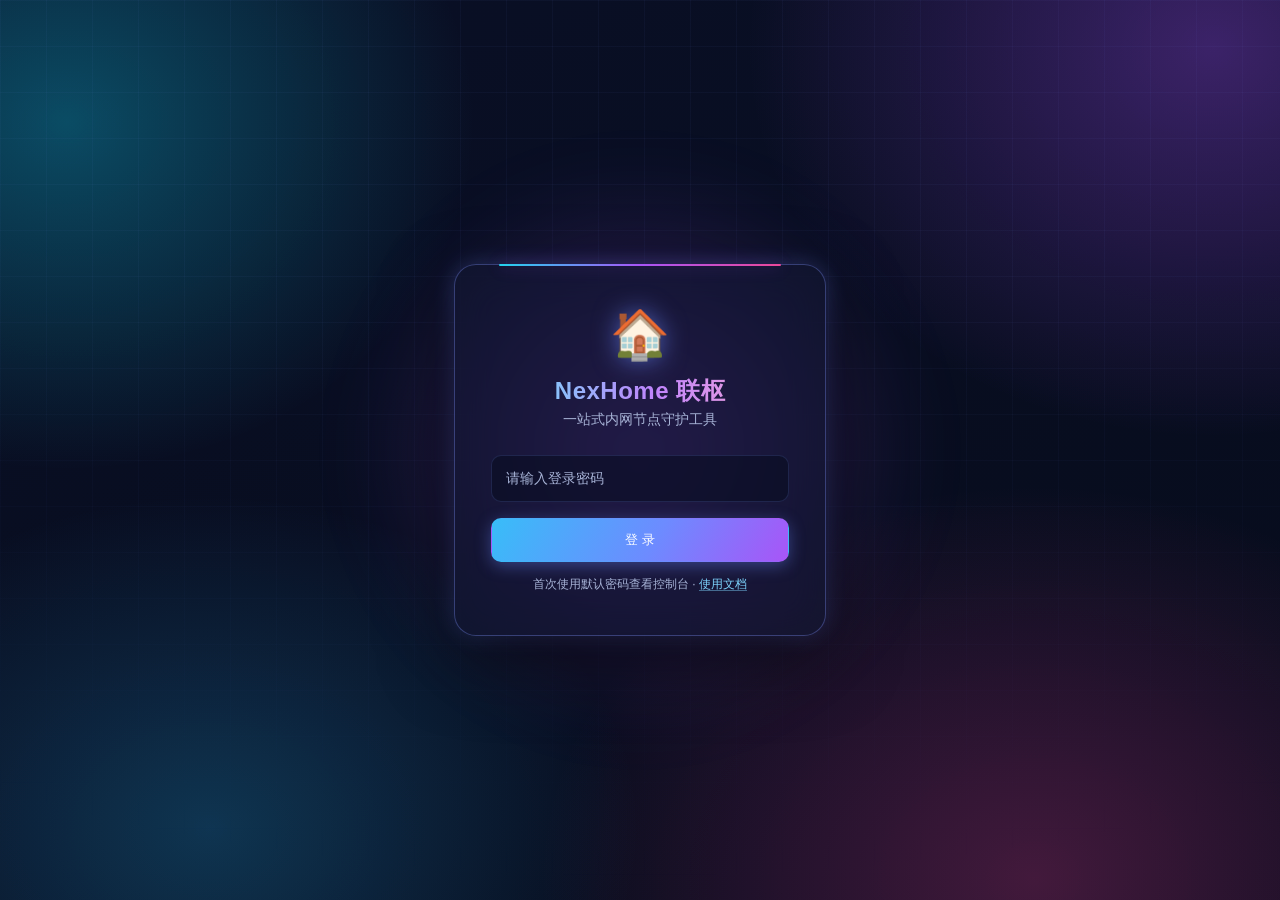
==== internal/web/web/index.html @ d7efd626 "feat(stun): 完成 STUN 穿透模块，NexHome(Java) → NexHomeGo 全量迁移收官 将 Java NexHome 的 STUN 模块（穿透 + UPnP + 阿里云 E" ====
<!DOCTYPE html>
<html lang="zh-CN">
<head>
    <meta charset="UTF-8">
    <meta name="viewport" content="width=device-width, initial-scale=1.0">
    <title>NexHome 联枢 · 内网节点守护工具</title>
    <link rel="stylesheet" href="style.css">
    <link rel="icon" href="data:image/svg+xml,<svg xmlns='http://www.w3.org/2000/svg' viewBox='0 0 100 100'><text y='.9em' font-size='90'>🏠</text></svg>">
</head>
<body>
<!-- 登录页 -->
<div id="loginView" class="login-wrap hidden">
    <div class="login-card">
        <div class="login-logo">🏠</div>
        <h1>NexHome 联枢</h1>
        <p class="muted">一站式内网节点守护工具</p>
        <form id="loginForm">
            <input type="password" id="loginPwd" placeholder="请输入登录密码" autocomplete="current-password" required>
            <button type="submit" class="btn primary block">登 录</button>
        </form>
        <p class="muted small">首次使用默认密码查看控制台 · <a href="docs.html" target="_blank" rel="noopener">使用文档</a></p>
    </div>
</div>

<!-- 主界面 -->
<div id="mainView" class="layout hidden">
    <aside class="sidebar">
        <div class="brand"><span class="brand-logo">🏠</span> NexHome 联枢</div>
        <nav>
            <a class="nav-item active" data-page="dashboard">📊 总览</a>
            <a class="nav-item" data-page="home">🧭 网站导航</a>
            <a class="nav-item" data-page="ddns">🌐 DDNS 同步</a>
            <a class="nav-item" data-page="stun">🔓 STUN 穿透</a>
            <a class="nav-item" data-page="monitor">📡 可用性监控</a>
            <a class="nav-item" data-page="notify">🔔 通知中心</a>
            <a class="nav-item" data-page="wol">⚡ WOL 唤醒</a>
            <a class="nav-item" data-page="cert">🔐 SSL 证书</a>
            <a class="nav-item" data-page="proxy">🔀 代理中心</a>
            <a class="nav-item" data-page="docker">🐳 Docker 容器</a>
            <a class="nav-item" data-page="logs">📋 操作日志</a>
            <a class="nav-item" data-page="diag">🩺 内存诊断</a>
            <a class="nav-item" data-page="settings">⚙️ 系统设置</a>
        </nav>
        <div class="sidebar-foot">
            <span id="sysInfo" class="muted small"></span>
        </div>
    </aside>
    <main class="content">
        <header class="topbar">
            <h2 id="pageTitle">总览</h2>
            <!-- 顶栏系统资源监控（CPU / 内存 / 虚拟内存），由 app.js 每 5 秒刷新 -->
            <div id="sysMetrics" class="sys-metrics"></div>
            <div class="topbar-actions">
                <!-- 使用文档随系统打包部署（web/docs.html），相对路径以兼容安全入口前缀模式 -->
                <a class="btn small" id="btnDocs" href="docs.html" target="_blank" rel="noopener">📖 使用文档</a>
                <button class="btn ghost small" id="btnLogout">退出登录</button>
            </div>
        </header>
        <section id="pageBody" class="page-body"></section>
    </main>
</div>

<!-- 通用模态框 -->
<div id="modalMask" class="modal-mask hidden">
    <div class="modal" id="modalBox">
        <div class="modal-head"><span id="modalTitle"></span><span class="modal-close" id="modalClose">✕</span></div>
        <div id="modalBody" class="modal-body"></div>
    </div>
</div>

<!-- 全局确认弹窗（替代原生 confirm，由 app.js 的 confirmBox() 驱动） -->
<div id="confirmMask" class="confirm-mask hidden">
    <div class="confirm-box" role="dialog" aria-modal="true">
        <div class="confirm-icon" id="confirmIcon">❔</div>
        <div class="confirm-title" id="confirmTitle">操作确认</div>
        <div class="confirm-msg" id="confirmMsg"></div>
        <div class="confirm-actions">
            <button type="button" class="btn" id="confirmCancel">取消</button>
            <button type="button" class="btn primary" id="confirmOk">确定</button>
        </div>
    </div>
</div>

<!-- 轻提示 -->
<div id="toast" class="toast hidden"></div>

<!-- 各菜单模块脚本，须先于 app.js 加载 -->
<script src="js/dashboard.js"></script>
<script src="js/home.js"></script>
<script src="js/ddns.js"></script>
<script src="js/stun.js"></script>
<script src="js/monitor.js"></script>
<script src="js/notify.js"></script>
<script src="js/wol.js"></script>
<script src="js/cert.js"></script>
<script src="js/proxy.js"></script>
<script src="js/docker.js"></script>
<script src="js/logs.js"></script>
<script src="js/diag.js"></script>
<script src="js/settings.js"></script>
<script src="app.js"></script>
</body>
</html>
---- internal/web/web/style.css ----
/* ============ NexHome 全局样式：暗夜霓虹 · 玻璃拟态 + 动态极光 ============
   主题总开关集中在 :root，改一处即可全站换肤。
   设计语言：深空底色 + 流动极光背景 + 磨砂玻璃面板 + 霓虹渐变高光 + 丰富微动效。
   动画优先使用 transform/opacity/filter（GPU 友好），并在 reduced-motion 下降级。 */
:root {
    /* 深色渲染原生控件（下拉箭头、数字步进器、复选框等），与主题底色一致 */
    color-scheme: dark;

    /* 底色与层次 */
    --bg: #070b18;
    --bg-2: #0b1024;
    --panel: rgba(20, 27, 51, .62);
    --panel-solid: #131a33;
    --panel-glass: rgba(255, 255, 255, .045);
    --border: rgba(126, 148, 255, .16);
    --border-strong: rgba(126, 148, 255, .34);
    --text: #e7ecff;
    /* 次要文字：深色玻璃面板 + 流动极光背景下需保证小字可读，
       过暗的灰蓝(#93a0c9)在表单标签/表格副信息/弹窗正文里临界看不清，提亮以稳过 WCAG AA */
    --muted: #a7b3d6;

    /* 霓虹色板 */
    --cyan: #22d3ee;
    --purple: #a855f7;
    --pink: #ec4899;
    --primary: #6d8bff;
    --primary-dark: #4c6bff;
    --green: #34d399;
    --red: #fb7185;
    --orange: #fbbf24;

    /* 渐变 */
    --grad-neon: linear-gradient(120deg, #22d3ee 0%, #a855f7 50%, #ec4899 100%);
    --grad-primary: linear-gradient(120deg, #38bdf8 0%, #6d8bff 55%, #a855f7 100%);
    --grad-text: linear-gradient(90deg, #67e8f9, #c084fc 55%, #f9a8d4);

    /* 圆角 / 阴影 / 发光 */
    --radius: 14px;
    --shadow: 0 8px 30px rgba(0, 0, 0, .38);
    --glow-cyan: 0 0 12px rgba(34, 211, 238, .45);
    --glow-purple: 0 0 16px rgba(168, 85, 247, .45);
    --glow-soft: 0 0 22px rgba(109, 139, 255, .28);

    /* 代码块 / 柔和错误提示底色（供各模块内联样式引用） */
    --code-bg: rgba(9, 14, 32, .72);
    --err-soft-bg: rgba(251, 113, 133, .12);
    --err-soft-border: rgba(251, 113, 133, .38);

    /* 导航首页背景图：由首页内联样式按配置覆盖（url('...')），默认无背景 */
    --nav-bg: none;

    /* 导航磁贴每卡主色（r,g,b）与入场序号：由 home.js 按图标形状/主色分析结果内联覆盖，
       此处声明兜底默认值（未分析成功的磁贴也用它），同时供 IDE 解析自定义属性 */
    --tile-accent: 109, 139, 255;
    --i: 0;
}

* { margin: 0; padding: 0; box-sizing: border-box; }

html, body { height: 100%; }

body {
    font-family: "Segoe UI", "PingFang SC", "Microsoft YaHei", sans-serif;
    background: var(--bg);
    color: var(--text);
    font-size: 14px;
    position: relative;
    overflow: hidden;
}

/* ---------- 动态极光背景层（固定铺满视口，作为全站底图） ---------- */
body::before {
    content: "";
    position: fixed;
    inset: -20%;
    z-index: -2;
    background:
        radial-gradient(38% 46% at 18% 24%, rgba(34, 211, 238, .30), transparent 60%),
        radial-gradient(42% 50% at 82% 18%, rgba(168, 85, 247, .30), transparent 62%),
        radial-gradient(46% 52% at 72% 84%, rgba(236, 72, 153, .24), transparent 60%),
        radial-gradient(40% 44% at 26% 80%, rgba(56, 189, 248, .22), transparent 60%),
        linear-gradient(160deg, var(--bg-2), var(--bg));
    filter: saturate(1.15);
    animation: aurora-drift 24s ease-in-out infinite alternate;
}

/* 细网格光栅层：科技感纹理，低透明度不干扰阅读 */
body::after {
    content: "";
    position: fixed;
    inset: 0;
    z-index: -1;
    pointer-events: none;
    background-image:
        linear-gradient(rgba(126, 148, 255, .045) 1px, transparent 1px),
        linear-gradient(90deg, rgba(126, 148, 255, .045) 1px, transparent 1px);
    background-size: 46px 46px;
    mask-image: radial-gradient(120% 100% at 50% 0%, #000 40%, transparent 100%);
    -webkit-mask-image: radial-gradient(120% 100% at 50% 0%, #000 40%, transparent 100%);
}

@keyframes aurora-drift {
    0%   { transform: translate3d(0, 0, 0) scale(1); }
    50%  { transform: translate3d(2%, -2%, 0) scale(1.08); }
    100% { transform: translate3d(-2%, 2%, 0) scale(1.04); }
}

.hidden { display: none !important; }
.muted { color: var(--muted); }
.small { font-size: 12px; }

/* ---------- 自定义滚动条 ---------- */
* { scrollbar-width: thin; scrollbar-color: rgba(126, 148, 255, .4) transparent; }
::-webkit-scrollbar { width: 9px; height: 9px; }
::-webkit-scrollbar-track { background: transparent; }
::-webkit-scrollbar-thumb {
    background: linear-gradient(180deg, var(--cyan), var(--purple));
    border-radius: 8px;
    border: 2px solid transparent;
    background-clip: padding-box;
}
::-webkit-scrollbar-thumb:hover { background: linear-gradient(180deg, #67e8f9, #c084fc); background-clip: padding-box; }

/* ---------- 登录页 ---------- */
.login-wrap {
    min-height: 100vh;
    display: flex;
    align-items: center;
    justify-content: center;
    position: relative;
    overflow: hidden;
}

/* 登录页额外光晕，强化氛围（叠在全站极光之上） */
.login-wrap::before {
    content: "";
    position: absolute;
    width: 620px; height: 620px;
    border-radius: 50%;
    background: radial-gradient(circle, rgba(168, 85, 247, .32), transparent 66%);
    filter: blur(30px);
    animation: float-glow 9s ease-in-out infinite alternate;
}

.login-card {
    position: relative;
    background: rgba(18, 24, 48, .58);
    backdrop-filter: blur(20px) saturate(1.2);
    -webkit-backdrop-filter: blur(20px) saturate(1.2);
    border: 1px solid var(--border-strong);
    border-radius: 22px;
    padding: 42px 36px;
    width: 372px;
    text-align: center;
    box-shadow: 0 24px 70px rgba(0, 0, 0, .55), var(--glow-soft);
    animation: card-in .5s cubic-bezier(.34, 1.4, .64, 1);
}

/* 卡片顶部霓虹高光条 */
.login-card::before {
    content: "";
    position: absolute;
    left: 12%; right: 12%; top: -1px;
    height: 2px;
    background: var(--grad-neon);
    border-radius: 2px;
    filter: blur(.4px);
    box-shadow: var(--glow-purple);
}

.login-logo { font-size: 48px; animation: breathe 3.2s ease-in-out infinite; filter: drop-shadow(0 0 12px rgba(109, 139, 255, .6)); }
.login-card h1 {
    font-size: 24px; margin: 12px 0 4px;
    background: var(--grad-text);
    -webkit-background-clip: text; background-clip: text;
    -webkit-text-fill-color: transparent; color: transparent;
    font-weight: 700; letter-spacing: .5px;
}
.login-card form { margin-top: 26px; }
.login-card input {
    width: 100%;
    padding: 12px 14px;
    border: 1px solid var(--border);
    border-radius: 10px;
    font-size: 14px;
    margin-bottom: 16px;
    background: rgba(9, 14, 32, .55);
    color: var(--text);
    transition: all .2s;
}
.login-card input::placeholder { color: var(--muted); }
.login-card input:focus {
    outline: none;
    border-color: var(--cyan);
    box-shadow: 0 0 0 3px rgba(34, 211, 238, .18), var(--glow-cyan);
}
.login-card .small { margin-top: 14px; display: block; }

@keyframes card-in { from { opacity: 0; transform: translateY(18px) scale(.96); } to { opacity: 1; transform: none; } }
@keyframes float-glow { from { transform: translate(-14%, -6%) scale(1); } to { transform: translate(14%, 8%) scale(1.15); } }
@keyframes breathe { 0%, 100% { transform: scale(1); opacity: .92; } 50% { transform: scale(1.09); opacity: 1; } }

/* ---------- 布局 ---------- */
/* 锁定视口高度：整页不滚动，滚动只发生在右侧 .page-body 内，左侧菜单保持固定 */
.layout { display: flex; height: 100vh; overflow: hidden; position: relative; }

.sidebar {
    width: 214px;
    background: rgba(10, 14, 32, .62);
    backdrop-filter: blur(18px) saturate(1.2);
    -webkit-backdrop-filter: blur(18px) saturate(1.2);
    color: #b9c4e8;
    display: flex;
    flex-direction: column;
    flex-shrink: 0;
    border-right: 1px solid var(--border);
    box-shadow: 4px 0 30px rgba(0, 0, 0, .3);
    overflow-y: auto;
}

.brand {
    padding: 20px 16px;
    font-size: 16px;
    font-weight: 700;
    border-bottom: 1px solid var(--border);
    background: var(--grad-text);
    -webkit-background-clip: text; background-clip: text;
    -webkit-text-fill-color: transparent; color: transparent;
    letter-spacing: .5px;
}

.brand-logo { margin-right: 6px; -webkit-text-fill-color: initial; filter: drop-shadow(0 0 8px rgba(109, 139, 255, .7)); }

.sidebar nav { flex: 1; padding: 12px 10px; }

.nav-item {
    position: relative;
    display: block;
    padding: 11px 14px;
    border-radius: 10px;
    cursor: pointer;
    color: #b9c4e8;
    text-decoration: none;
    margin-bottom: 4px;
    user-select: none;
    transition: all .2s ease;
    border: 1px solid transparent;
}

.nav-item:hover {
    background: rgba(109, 139, 255, .12);
    color: #fff;
    border-color: var(--border);
    transform: translateX(3px);
}

/* 选中态：霓虹渐变 + 左侧发光指示条 */
.nav-item.active {
    background: var(--grad-primary);
    color: #fff;
    box-shadow: 0 6px 20px rgba(109, 139, 255, .4), var(--glow-soft);
    font-weight: 600;
}
.nav-item.active::before {
    content: "";
    position: absolute;
    left: -10px; top: 50%;
    transform: translateY(-50%);
    width: 4px; height: 60%;
    border-radius: 0 4px 4px 0;
    background: var(--cyan);
    box-shadow: var(--glow-cyan);
}

.sidebar-foot { padding: 12px 16px; border-top: 1px solid var(--border); color: var(--muted); }

.content { flex: 1; display: flex; flex-direction: column; min-width: 0; min-height: 0; }

.topbar {
    background: rgba(15, 20, 42, .5);
    backdrop-filter: blur(16px) saturate(1.2);
    -webkit-backdrop-filter: blur(16px) saturate(1.2);
    padding: 14px 24px;
    border-bottom: 1px solid var(--border);
    display: flex;
    align-items: center;
    justify-content: space-between;
    box-shadow: 0 4px 24px rgba(0, 0, 0, .22);
}

.topbar h2 {
    font-size: 18px;
    font-weight: 700;
    background: var(--grad-text);
    -webkit-background-clip: text; background-clip: text;
    -webkit-text-fill-color: transparent; color: transparent;
}

/* ---------- 顶栏系统监控（CPU / 内存 / 虚拟内存） ---------- */
.sys-metrics {
    flex: 1;
    display: flex;
    align-items: center;
    justify-content: center;
    flex-wrap: wrap;
    gap: 8px 26px;
    margin: 0 20px;
}

.metric {
    display: flex;
    align-items: center;
    gap: 7px;
    font-size: 12px;
    white-space: nowrap;
    cursor: default;
}

.metric-icon { font-size: 15px; line-height: 1; filter: drop-shadow(0 0 6px rgba(109, 139, 255, .5)); }
.metric-name { color: var(--muted); }
.metric-value { font-weight: 700; font-variant-numeric: tabular-nums; color: #dce4ff; }
.metric-sub { color: var(--muted); }

/* 迷你进度条：霓虹渐变填充 + 发光，宽度随刷新平滑过渡 */
.metric-bar {
    width: 56px;
    height: 6px;
    background: rgba(255, 255, 255, .08);
    border-radius: 4px;
    overflow: hidden;
    box-shadow: inset 0 0 4px rgba(0, 0, 0, .4);
}

.metric-bar i {
    display: block;
    height: 100%;
    width: 0;
    border-radius: 4px;
    background: var(--grad-primary);
    box-shadow: 0 0 8px rgba(56, 189, 248, .7);
    transition: width .6s ease;
}

.metric-bar.warn i { background: linear-gradient(90deg, #fbbf24, #f97316); box-shadow: 0 0 8px rgba(251, 191, 36, .7); }
.metric-bar.err i { background: linear-gradient(90deg, #fb7185, #ef4444); box-shadow: 0 0 8px rgba(251, 113, 133, .7); }

.page-body { padding: 20px 24px; flex: 1; overflow-y: auto; }

/* ---------- 通用组件：按钮 ---------- */
.btn {
    position: relative;
    display: inline-flex;
    align-items: center;
    gap: 4px;
    padding: 7px 15px;
    border: 1px solid var(--border-strong);
    background: var(--panel-glass);
    color: var(--text);
    border-radius: 10px;
    cursor: pointer;
    font-size: 13px;
    overflow: hidden;
    transition: all .2s ease;
}

/* 悬停扫光 */
.btn::after {
    content: "";
    position: absolute;
    top: 0; left: -120%;
    width: 60%; height: 100%;
    background: linear-gradient(100deg, transparent, rgba(255, 255, 255, .28), transparent);
    transform: skewX(-20deg);
    transition: left .5s ease;
}
.btn:hover::after { left: 140%; }

.btn:hover {
    border-color: var(--cyan);
    color: #fff;
    box-shadow: 0 0 14px rgba(34, 211, 238, .3);
    transform: translateY(-1px);
}
.btn:active { transform: translateY(0) scale(.98); }

.btn.primary {
    background: var(--grad-primary);
    border-color: transparent;
    color: #fff;
    box-shadow: 0 4px 16px rgba(109, 139, 255, .38);
}
.btn.primary:hover { box-shadow: 0 6px 22px rgba(109, 139, 255, .55), var(--glow-soft); color: #fff; filter: brightness(1.08); }

.btn.danger { color: var(--red); border-color: rgba(251, 113, 133, .3); }
.btn.danger:hover { border-color: var(--red); background: rgba(251, 113, 133, .14); box-shadow: 0 0 14px rgba(251, 113, 133, .35); color: #ffd7dd; }
.btn.success { color: var(--green); border-color: rgba(52, 211, 153, .3); }
.btn.success:hover { border-color: var(--green); background: rgba(52, 211, 153, .14); box-shadow: 0 0 14px rgba(52, 211, 153, .35); color: #c7ffe9; }
.btn.ghost { background: transparent; border-color: transparent; color: var(--muted); }
.btn.ghost:hover { color: var(--red); box-shadow: none; }
.btn.small { padding: 4px 11px; font-size: 12px; border-radius: 8px; }
/* 链接式按钮（如顶栏「使用文档」）：抑制全局 a / a:hover 的下划线，保持与 button 按钮同形 */
a.btn, a.btn:visited { text-decoration: none; }
a.btn:hover { text-decoration: none; text-shadow: none; }
.btn.block { width: 100%; justify-content: center; padding: 12px; }
.btn:disabled { opacity: .6; cursor: not-allowed; transform: none !important; box-shadow: none !important; }

/* ---------- 分段切换控件（如首页内/外网地址模式） ---------- */
.seg {
    display: inline-flex;
    border: 1px solid var(--border-strong);
    border-radius: 10px;
    background: var(--panel-glass);
    overflow: hidden;
    backdrop-filter: blur(8px);
}

.seg-btn {
    padding: 6px 18px;
    font-size: 12px;
    border: none;
    background: transparent;
    color: var(--muted);
    cursor: pointer;
    transition: all .2s;
}

.seg-btn + .seg-btn { border-left: 1px solid var(--border); }
.seg-btn:hover { color: #fff; background: rgba(109, 139, 255, .14); }
.seg-btn.active { background: var(--grad-primary); color: #fff; box-shadow: 0 0 14px rgba(109, 139, 255, .45); }
.seg-btn.active:hover { color: #fff; filter: brightness(1.08); }

/* ---------- 面板：磨砂玻璃 + 渐变描边 + 顶部高光 ---------- */
.panel {
    position: relative;
    background: var(--panel);
    backdrop-filter: blur(16px) saturate(1.15);
    -webkit-backdrop-filter: blur(16px) saturate(1.15);
    border: 1px solid var(--border);
    border-radius: var(--radius);
    box-shadow: var(--shadow);
    padding: 18px;
    margin-bottom: 18px;
    overflow: hidden;
}
.panel::before {
    content: "";
    position: absolute;
    left: 0; right: 0; top: 0;
    height: 1px;
    background: linear-gradient(90deg, transparent, rgba(126, 148, 255, .5), transparent);
}

.toolbar {
    display: flex;
    align-items: center;
    gap: 10px;
    margin-bottom: 14px;
    flex-wrap: wrap;
}

.toolbar .spacer { flex: 1; }

.tip {
    background: rgba(56, 189, 248, .1);
    border: 1px solid rgba(56, 189, 248, .32);
    color: #bde6ff;
    border-radius: 10px;
    padding: 11px 14px;
    font-size: 13px;
    margin-bottom: 14px;
    line-height: 1.7;
    box-shadow: inset 0 0 20px rgba(56, 189, 248, .06);
}

/* 全局链接：深色主题下浏览器默认色（-webkit-link 偏暗的蓝）在提示条等浅字背景上对比度不足，
   统一为霓虹青并带 hover 发光；visited 一并覆盖，避免访问后被浏览器染成暗紫 */
a, .tip a {
    color: #7dd3fc;
    text-decoration-color: rgba(125, 211, 252, .45);
    text-underline-offset: 2px;
}
a:visited, .tip a:visited { color: #7dd3fc; }
a:hover, .tip a:hover {
    color: #67e8f9;
    text-decoration: underline;
    text-shadow: var(--glow-cyan);
}

/* ---------- 表格 ---------- */
/* 固定布局：列宽以表头声明的 width 为准，剩余空间分给未声明宽度的列 */
table { width: 100%; border-collapse: collapse; table-layout: fixed; }

/* 固定布局下列宽不随内容扩展，单元格内超长徽标（如可用性自测结果）需允许换行 */
td .badge { white-space: normal; word-break: break-all; }

/* 宽表格横向滚动：列内容总宽超过容器时不挤压列宽，改为出现横向滑动条（配合表格的 min-width） */
.table-scroll { overflow-x: auto; }
.table-scroll > table { margin-bottom: 0; }

/* 操作列：图标按钮成组，紧凑且悬停有语义提示（title） */
.ops { display: flex; gap: 6px; align-items: center; }
.btn.icon { width: 30px; height: 32px; padding: 0; align-items: center; justify-content: center; font-size: 14px; line-height: 1; }
.btn.icon.invisible { visibility: hidden; pointer-events: none; }

th, td {
    text-align: left;
    padding: 10px;
    border-bottom: 1px solid var(--border);
    vertical-align: middle;
}

th {
    color: #a9b6e0;
    font-weight: 600;
    font-size: 12px;
    white-space: nowrap;
    text-transform: none;
    letter-spacing: .3px;
    background: linear-gradient(180deg, rgba(109, 139, 255, .12), rgba(109, 139, 255, .03));
}

tr { transition: background .18s ease, box-shadow .18s ease; }
tr:hover td { background: rgba(109, 139, 255, .09); }
tbody tr:hover { box-shadow: inset 3px 0 0 var(--cyan); }

/* ---------- 状态徽标：霓虹胶囊 + 呼吸点 ---------- */
.badge {
    display: inline-flex;
    align-items: center;
    gap: 5px;
    padding: 3px 10px;
    border-radius: 20px;
    font-size: 12px;
    font-weight: 600;
    white-space: nowrap;
    border: 1px solid transparent;
}
.badge::before {
    content: "";
    width: 6px; height: 6px;
    border-radius: 50%;
    background: currentColor;
    box-shadow: 0 0 8px currentColor;
    animation: pulse-dot 2s ease-in-out infinite;
    flex-shrink: 0;
}

.badge.ok { background: rgba(52, 211, 153, .16); color: #6ee7b7; border-color: rgba(52, 211, 153, .4); box-shadow: 0 0 10px rgba(52, 211, 153, .18); }
.badge.err { background: rgba(251, 113, 133, .16); color: #fda4af; border-color: rgba(251, 113, 133, .4); box-shadow: 0 0 10px rgba(251, 113, 133, .18); }
.badge.warn { background: rgba(251, 191, 36, .16); color: #fcd34d; border-color: rgba(251, 191, 36, .4); box-shadow: 0 0 10px rgba(251, 191, 36, .18); }
.badge.info { background: rgba(56, 189, 248, .16); color: #7dd3fc; border-color: rgba(56, 189, 248, .4); box-shadow: 0 0 10px rgba(56, 189, 248, .18); }
.badge.gray { background: rgba(148, 163, 200, .14); color: var(--muted); border-color: rgba(148, 163, 200, .3); }
.badge.gray::before { animation: none; }

@keyframes pulse-dot { 0%, 100% { opacity: 1; transform: scale(1); } 50% { opacity: .45; transform: scale(.82); } }

/* ---------- 开关：渐变霓虹 ---------- */
.switch { position: relative; display: inline-block; width: 40px; height: 22px; }
.switch input { opacity: 0; width: 0; height: 0; }
.switch .slider {
    position: absolute; inset: 0;
    background: rgba(255, 255, 255, .12);
    border: 1px solid var(--border);
    border-radius: 20px;
    cursor: pointer;
    transition: .25s;
}
.switch .slider:before {
    content: "";
    position: absolute;
    width: 16px; height: 16px;
    left: 2px; top: 2px;
    background: #cbd5e1;
    border-radius: 50%;
    transition: .25s;
}
.switch input:checked + .slider { background: var(--grad-primary); border-color: transparent; box-shadow: 0 0 14px rgba(109, 139, 255, .5); }
.switch input:checked + .slider:before { transform: translateX(18px); background: #fff; box-shadow: 0 0 8px rgba(255, 255, 255, .8); }

/* ---------- 表单 ---------- */
/* 全局表单控件统一规范：所有输入框/下拉/文本域（无论是否包在 .field 内）共用同一套
   尺寸、圆角、占位符与聚焦反馈；裸输入框（代理端口、STUN Webhook 行、日志筛选等）
   不再露出浏览器默认样式。整体包在 :where() 中保持零优先级，仅作兜底默认值，
   更具体的 .field/.login-card/.form-inline 规则可自由覆盖宽度与内边距等。 */
:where(input:not([type="checkbox"]):not([type="radio"]):not([type="file"]):not([type="range"]), select, textarea) {
    padding: 8px 12px;
    border: 1px solid var(--border);
    border-radius: 10px;
    font-size: 13px;
    font-family: inherit;
    line-height: 1.45;
    background: rgba(9, 14, 32, .55);
    color: var(--text);
    transition: border-color .2s, box-shadow .2s, background .2s;
}
:where(select) { cursor: pointer; }
:where(input:not([type="checkbox"]):not([type="radio"]):not([type="file"]):not([type="range"]), select, textarea)::placeholder { color: rgba(167, 179, 214, .7); }
:where(input:not([type="checkbox"]):not([type="radio"]):not([type="file"]):not([type="range"]), select, textarea):hover { border-color: var(--border-strong); }
:where(input:not([type="checkbox"]):not([type="radio"]):not([type="file"]):not([type="range"]), select, textarea):focus {
    outline: none;
    border-color: var(--cyan);
    box-shadow: 0 0 0 3px rgba(34, 211, 238, .16), var(--glow-cyan);
    background: rgba(9, 14, 32, .72);
}
/* 只读/禁用查看态（如访问与安全设置未进入编辑时） */
:where(input:not([type="checkbox"]):not([type="radio"]):not([type="file"]):not([type="range"]), select, textarea):disabled {
    background: rgba(255, 255, 255, .04);
    color: var(--muted);
    cursor: not-allowed;
}
select option { background: var(--panel-solid); color: var(--text); }

/* 原生复选框/单选按钮：跟随主题色渲染，避免深色界面里突兀的浏览器默认蓝 */
input[type="checkbox"], input[type="radio"] { accent-color: var(--primary); cursor: pointer; }

/* 行内代码：霓虹青胶囊 */
code {
    background: rgba(34, 211, 238, .12);
    border: 1px solid rgba(34, 211, 238, .28);
    color: #7ee7f7;
    padding: 1px 6px;
    border-radius: 6px;
    font-family: Consolas, "Courier New", monospace;
    font-size: 12px;
}

.form-grid { display: grid; grid-template-columns: 1fr 1fr; gap: 14px 16px; }
.form-grid .full { grid-column: 1 / -1; }

.field label { display: block; font-size: 12px; color: var(--muted); margin-bottom: 6px; }
.field label b { color: var(--pink); }

/* .field 内控件只需覆盖布局项（宽度/内边距），外观统一由上方全局规范提供 */
.field input, .field select, .field textarea {
    width: 100%;
    padding: 8px 12px;
}

.form-foot { margin-top: 18px; text-align: right; display: flex; gap: 10px; justify-content: flex-end; }

/* STUN 穿透任务表单：集成配置分区（ESA / Webhook / 通知）卡片化，与顶部基础字段区分，长表单更易扫读 */
.field.form-section {
    border: 1px solid var(--border);
    border-radius: 12px;
    padding: 14px 16px 16px;
    background: rgba(9, 14, 32, .22);
}
.field.form-section > label {
    display: flex; align-items: center; gap: 8px;
    font-size: 13px; font-weight: 700; color: #eef2ff; margin-bottom: 0;
}
.field.form-section .sec-opt {
    font-size: 11px; font-weight: 500; color: var(--cyan);
    background: rgba(34, 211, 238, .12); border: 1px solid rgba(34, 211, 238, .28);
    padding: 1px 7px; border-radius: 999px;
}
.field.form-section .sec-desc { font-size: 12px; color: var(--muted); line-height: 1.6; margin: 6px 0 12px; }

/* Webhook 占位符参考：默认折叠，避免 17 行文档表格撑长表单 */
.ph-ref { margin-top: 10px; border: 1px solid var(--border); border-radius: 8px; background: var(--code-bg); }
.ph-ref > summary { cursor: pointer; padding: 9px 12px; font-size: 12px; color: var(--text); list-style: none; display: flex; align-items: center; gap: 7px; user-select: none; }
.ph-ref > summary::-webkit-details-marker { display: none; }
.ph-ref > summary::before { content: "▸"; color: var(--muted); font-size: 11px; }
.ph-ref[open] > summary::before { content: "▾"; }
.ph-ref > summary b { color: var(--cyan); font-weight: 600; }
.ph-ref-body { padding: 2px 12px 12px; }

/* ---------- STUN 任务表单：勾选列表（ESA 解析记录 / 回源规则 / 通知渠道共用） ----------
   原样式是 JS 里的内联字符串，既做不了悬停与选中反馈，又被上方 `.field input` 的
   width:100%/padding 命中行内复选框 —— 勾选框被拉伸撑满整行、文字挤到最右侧。
   这里收敛为类名并显式复位复选框尺寸，每行按「勾选框 + 名称与说明 + 右侧状态」三段排布。 */
.pick-head { display: flex; align-items: center; gap: 10px; flex-wrap: wrap; }
.pick-hint { font-size: 12px; color: var(--muted); }

.pick-list { display: flex; flex-direction: column; gap: 6px; margin-top: 8px; }

/* 选择器多带一层 .pick-list：抬高到 (0,2,0) 以压过 `.field label` 的 display:block/次要灰/下边距 */
.pick-list .pick-row {
    display: flex;
    align-items: center;
    gap: 10px;
    padding: 9px 12px;
    border: 1px solid var(--border);
    border-radius: 10px;
    background: var(--code-bg);
    font-size: 12.5px;
    color: var(--text);   /* 覆盖 .field label 的次要灰：勾选行的名称是正文信息，不该整行发暗 */
    margin: 0;            /* 覆盖 .field label 的下边距，行间距统一交给 .pick-list 的 gap */
    cursor: pointer;
    transition: border-color .18s, background .18s, box-shadow .18s;
}
.pick-list .pick-row:hover { border-color: var(--border-strong); background: rgba(109, 139, 255, .1); }

/* 复选框必须显式复位：否则会继承 .field input 的 width:100% 与内边距，把整行布局顶乱 */
.pick-list .pick-row > input[type="checkbox"] {
    flex: 0 0 auto;
    width: 15px;
    height: 15px;
    padding: 0;
    margin: 0;
}

/* 已勾选项：霓虹青描边 + 左侧指示条，一眼看出这条会被写入 */
.pick-list .pick-row:has(> input:checked) {
    border-color: rgba(34, 211, 238, .45);
    background: rgba(34, 211, 238, .08);
    box-shadow: inset 2px 0 0 var(--cyan);
}

.pick-main { flex: 1; min-width: 0; display: flex; align-items: baseline; gap: 8px; flex-wrap: wrap; }
.pick-name { font-weight: 600; color: #eef2ff; word-break: break-all; }
.pick-desc { font-size: 11.5px; color: var(--muted); word-break: break-all; }
.pick-side { flex: 0 0 auto; display: inline-flex; align-items: center; gap: 6px; }
/* 通知渠道行右侧的类型徽标按行高收紧 */
.pick-side .badge { font-size: 11px; padding: 2px 8px; }

/* 行尾状态标：未与线上核对（中性）/ 线上未找到、渠道已停用已删除（警示） */
.pick-tag {
    font-size: 11px;
    line-height: 1.6;
    padding: 1px 8px;
    border-radius: 999px;
    border: 1px solid var(--border);
    background: rgba(148, 163, 200, .1);
    color: var(--muted);
    white-space: nowrap;
}
.pick-tag.err {
    border-color: rgba(251, 113, 133, .4);
    background: rgba(251, 113, 133, .12);
    color: #fda4af;
}

/* 空态 / 加载态：虚线占位框，尺寸贴近勾选行，拉取前后不跳版 */
.pick-empty {
    padding: 10px 12px;
    border: 1px dashed var(--border);
    border-radius: 10px;
    background: rgba(255, 255, 255, .02);
    font-size: 12px;
    color: var(--muted);
}

/* ---------- STUN Webhook 编辑行：方法+地址一行，请求头/体/参数与调用状态纵向堆叠 ----------
   结构与尺寸统一收敛到类名，替代原先散落在 JS 里的内联样式 */
.wh-row {
    display: flex;
    gap: 8px;
    align-items: flex-start;
    flex-wrap: wrap;
    padding: 12px;
    margin-bottom: 12px;
    border: 1px solid var(--border);
    border-radius: 12px;
    background: var(--code-bg);
}
.wh-row-head { display: flex; gap: 8px; align-items: center; flex-basis: 100%; }
.wh-method { width: 92px; flex-shrink: 0; }
.wh-url { flex: 1; min-width: 220px; }
.wh-fields { flex: 1; display: flex; flex-direction: column; gap: 6px; min-width: 0; width: 100%; }
.wh-fields label { display: block; margin-bottom: 3px; }
.wh-row textarea { width: 100%; font-size: 12px; }
.wh-headers, .wh-params { min-height: 36px; }
.wh-body { min-height: 100px; font-family: Consolas, "Courier New", monospace; }
.wh-status { flex-basis: 100%; }

/* ---------- 模态框 ---------- */
.modal-mask {
    position: fixed; inset: 0;
    background: rgba(4, 7, 18, .68);
    backdrop-filter: blur(4px);
    -webkit-backdrop-filter: blur(4px);
    display: flex;
    align-items: flex-start;
    justify-content: center;
    padding: 6vh 16px;
    z-index: 100;
    overflow-y: auto;
    animation: confirm-fade .18s ease;
}

.modal {
    background: rgba(18, 24, 48, .82);
    backdrop-filter: blur(22px) saturate(1.2);
    -webkit-backdrop-filter: blur(22px) saturate(1.2);
    border: 1px solid var(--border-strong);
    border-radius: 18px;
    width: 620px;
    max-width: 100%;
    box-shadow: 0 28px 80px rgba(0, 0, 0, .6), var(--glow-soft);
    animation: modal-in .26s cubic-bezier(.34, 1.4, .64, 1);
    overflow: hidden;
}
@keyframes modal-in { from { opacity: 0; transform: translateY(-16px) scale(.97); } to { opacity: 1; transform: none; } }

.modal-head {
    padding: 15px 20px;
    border-bottom: 1px solid var(--border);
    font-weight: 700;
    font-size: 15px;
    display: flex;
    justify-content: space-between;
    align-items: center;
    background: linear-gradient(90deg, rgba(109, 139, 255, .12), transparent);
}
.modal-head > span:first-child {
    background: var(--grad-text);
    -webkit-background-clip: text; background-clip: text;
    -webkit-text-fill-color: transparent; color: transparent;
}

.modal-close { cursor: pointer; color: var(--muted); padding: 2px 8px; border-radius: 6px; transition: all .18s; }
.modal-close:hover { color: var(--red); background: rgba(251, 113, 133, .14); }
.modal-body { padding: 20px; }

/* ---------- 全局确认弹窗（替代原生 confirm） ---------- */
.confirm-mask {
    position: fixed; inset: 0;
    background: rgba(4, 7, 18, .7);
    backdrop-filter: blur(4px);
    -webkit-backdrop-filter: blur(4px);
    display: flex;
    align-items: center;
    justify-content: center;
    padding: 16px;
    z-index: 300;
    animation: confirm-fade .15s ease;
}

.confirm-box {
    background: rgba(18, 24, 48, .88);
    backdrop-filter: blur(22px) saturate(1.2);
    -webkit-backdrop-filter: blur(22px) saturate(1.2);
    border: 1px solid var(--border-strong);
    border-radius: 18px;
    width: 400px;
    max-width: 100%;
    padding: 28px 24px 22px;
    text-align: center;
    box-shadow: 0 28px 80px rgba(0, 0, 0, .6), var(--glow-soft);
    animation: confirm-pop .22s cubic-bezier(.34, 1.56, .64, 1);
}

.confirm-icon {
    width: 56px; height: 56px;
    margin: 0 auto 16px;
    border-radius: 50%;
    display: flex;
    align-items: center;
    justify-content: center;
    font-size: 27px;
    background: rgba(109, 139, 255, .16);
    border: 1px solid var(--border-strong);
    box-shadow: var(--glow-soft);
}
.confirm-box.danger .confirm-icon { background: rgba(251, 113, 133, .16); box-shadow: 0 0 20px rgba(251, 113, 133, .35); }

.confirm-title { font-size: 17px; font-weight: 700; margin-bottom: 8px; color: #eef2ff; }

.confirm-msg {
    color: var(--muted);
    font-size: 13px;
    line-height: 1.7;
    white-space: pre-line;      /* 保留调用方传入的 \n 换行 */
    margin-bottom: 22px;
    word-break: break-word;
}

.confirm-actions { display: flex; gap: 10px; justify-content: center; }
.confirm-actions .btn { min-width: 96px; justify-content: center; padding: 10px 14px; }
.confirm-box.danger #confirmOk { background: linear-gradient(120deg, #fb7185, #ef4444); border-color: transparent; box-shadow: 0 4px 16px rgba(251, 113, 133, .4); }
.confirm-box.danger #confirmOk:hover { filter: brightness(1.1); color: #fff; }

@keyframes confirm-fade { from { opacity: 0; } to { opacity: 1; } }
@keyframes confirm-pop {
    from { opacity: 0; transform: scale(.9) translateY(-8px); }
    to { opacity: 1; transform: scale(1) translateY(0); }
}

/* ---------- Toast ---------- */
.toast {
    position: fixed;
    top: 22px;
    left: 50%;
    transform: translateX(-50%);
    background: rgba(18, 24, 48, .9);
    backdrop-filter: blur(14px);
    -webkit-backdrop-filter: blur(14px);
    color: #eef2ff;
    padding: 11px 22px;
    border: 1px solid var(--border-strong);
    border-radius: 12px;
    font-size: 13px;
    font-weight: 500;
    z-index: 200;
    box-shadow: 0 8px 30px rgba(0, 0, 0, .5), var(--glow-soft);
    animation: toast-in .3s cubic-bezier(.34, 1.4, .64, 1);
}
@keyframes toast-in { from { opacity: 0; transform: translate(-50%, -16px); } to { opacity: 1; transform: translate(-50%, 0); } }

.toast.err { border-color: rgba(251, 113, 133, .5); box-shadow: 0 8px 30px rgba(0, 0, 0, .5), 0 0 20px rgba(251, 113, 133, .35); color: #ffd7dd; }
.toast.ok { border-color: rgba(52, 211, 153, .5); box-shadow: 0 8px 30px rgba(0, 0, 0, .5), 0 0 20px rgba(52, 211, 153, .35); color: #c7ffe9; }

/* ---------- 导航首页：背景图 + 图标墙 ---------- */
/* 负外边距让背景铺满整个内容区；::before 承载背景图并模糊，不影响前景文字可读性 */
.nav-page {
    position: relative;
    isolation: isolate;
    margin: -20px -24px;
    padding: 20px 24px;
    min-height: calc(100% + 40px);
    overflow: hidden;   /* 裁掉 ::before 模糊层外延，避免滚动容器出现横向滚动条 */
}

.nav-page::before {
    content: "";
    position: absolute;
    inset: -28px;   /* 向外延伸遮住模糊边缘羽化 */
    z-index: -1;
    background-image: var(--nav-bg, none);
    background-size: cover;
    background-position: center;
    filter: blur(14px) saturate(1.2) brightness(.72);
}

/* 有背景时磁贴名称改白字+阴影，保证在图片上可读 */
.nav-page.has-bg .tile-name { color: #fff; text-shadow: 0 1px 6px rgba(0, 0, 0, .7); }

.nav-grid {
    display: grid;
    /* 卡片加宽，保证悬停时「编辑/删除」按钮完整落在卡片范围内 */
    grid-template-columns: repeat(auto-fill, minmax(150px, 1fr));
    gap: 20px 14px;
    padding: 6px 2px;
}

.nav-tile {
    position: relative;
    display: flex;
    flex-direction: column;
    align-items: center;
    gap: 10px;
    padding: 18px 10px 14px;
    border-radius: 18px;
    cursor: pointer;
    overflow: hidden;
    /* 深空磨砂玻璃卡片 + 霓虹渐变描边 */
    background: rgba(20, 27, 51, .42);
    border: 1px solid var(--border-strong);
    backdrop-filter: blur(12px) saturate(1.2);
    -webkit-backdrop-filter: blur(12px) saturate(1.2);
    box-shadow: 0 4px 18px rgba(0, 0, 0, .32);
    transition: transform .22s ease, box-shadow .22s ease, background .22s ease, border-color .22s ease;
    /* 入场逐个浮现；--i 为磁贴序号。fill 用 backwards，避免结束后锁死 transform 影响悬停 */
    animation: tile-in .45s cubic-bezier(.34, 1.4, .64, 1) backwards;
    animation-delay: calc(var(--i, 0) * 45ms);
}

@keyframes tile-in {
    from { opacity: 0; transform: translateY(16px) scale(.94); }
    to { opacity: 1; transform: none; }
}

/* 悬停流光扫过 */
.nav-tile::after {
    content: "";
    position: absolute;
    top: 0; left: -130%;
    width: 60%; height: 100%;
    background: linear-gradient(100deg, transparent, rgba(255, 255, 255, .18), transparent);
    transform: skewX(-20deg);
    transition: left .6s ease;
    pointer-events: none;
}
.nav-tile:hover::after { left: 140%; }

.nav-tile:hover {
    transform: translateY(-6px);
    background: rgba(28, 37, 68, .58);
    border-color: rgba(var(--tile-accent), .7);
    box-shadow: 0 16px 40px rgba(0, 0, 0, .45), 0 0 26px rgba(var(--tile-accent), .38);
}
.nav-tile:hover .tile-name { color: #fff; text-shadow: 0 0 12px rgba(var(--tile-accent), .6); }

/* 图标展示框：基础容器，具体展示方式由 analyzeIcon 判定的形状类切换，
   适配圆角 / 方角 / 圆形 / 不规则等各种图标，--tile-accent 为图标主色 */
.tile-icon {
    width: 80px; height: 80px;
    display: flex;
    align-items: center;
    justify-content: center;
    font-size: 40px;
    flex-shrink: 0;
    position: relative;
    transition: transform .22s ease, box-shadow .22s ease, filter .22s ease;
}

.tile-icon img { width: 100%; height: 100%; display: block; }

/* 方角/实心不透明图标：裁成现代圆角方块；用 contain 不裁切内容，兼容超宽/超高比例 */
.tile-icon.is-square img {
    object-fit: contain;
    border-radius: 26%;
    box-shadow: 0 6px 18px rgba(0, 0, 0, .38), 0 0 0 1px rgba(255, 255, 255, .14);
}

/* 圆角图标（自带透明圆角）：原形展示 + 主色投影 */
.tile-icon.is-rounded img {
    object-fit: contain;
    filter: drop-shadow(0 6px 14px rgba(0, 0, 0, .42)) drop-shadow(0 0 10px rgba(var(--tile-accent), .35));
}

/* 圆形图标：原形 + 主色霓虹光环 */
.tile-icon.is-circle img {
    object-fit: contain;
    border-radius: 50%;
    filter: drop-shadow(0 6px 14px rgba(0, 0, 0, .42)) drop-shadow(0 0 12px rgba(var(--tile-accent), .45));
}
.tile-icon.is-circle::after {
    content: "";
    position: absolute;
    inset: -5px;
    border-radius: 50%;
    border: 1px solid rgba(var(--tile-accent), .5);
    box-shadow: 0 0 14px rgba(var(--tile-accent), .35), inset 0 0 10px rgba(var(--tile-accent), .2);
    pointer-events: none;
}

/* 不规则/镂空图标：白色底板托底，保证镂空 logo 在深色卡上清晰可见 */
.tile-icon.is-irregular {
    background: rgba(255, 255, 255, .92);
    border-radius: 24%;
    box-shadow: 0 6px 18px rgba(0, 0, 0, .32);
}
.tile-icon.is-irregular img { object-fit: contain; padding: 13px; }

/* 通用兜底（外链无 CORS 无法分析）：磨砂玻璃框，任何图标都不破图 */
.tile-icon.is-auto {
    background: rgba(255, 255, 255, .14);
    border: 1px solid rgba(255, 255, 255, .28);
    border-radius: 24%;
    backdrop-filter: blur(8px);
    -webkit-backdrop-filter: blur(8px);
    box-shadow: 0 6px 18px rgba(0, 0, 0, .28);
}
.tile-icon.is-auto img { object-fit: contain; padding: 12px; }

/* 无图标（emoji）：磨砂玻璃框 */
.tile-icon.is-emoji {
    background: rgba(255, 255, 255, .12);
    border: 1px solid rgba(255, 255, 255, .24);
    border-radius: 24%;
    backdrop-filter: blur(8px);
    -webkit-backdrop-filter: blur(8px);
}

.nav-tile:hover .tile-icon { transform: scale(1.08) rotate(-2deg); }

.tile-name {
    font-size: 13px;
    font-weight: 600;
    line-height: 1.35;
    text-align: center;
    color: var(--text);
    max-width: 100%;
    /* 最多两行，超出省略 */
    display: -webkit-box;
    -webkit-line-clamp: 2;
    -webkit-box-orient: vertical;
    overflow: hidden;
    word-break: break-all;
}

/* 编辑/删除按钮悬停磁贴时才浮现，保持图标墙整洁 */
.tile-actions {
    position: absolute;
    top: 8px;
    right: 8px;
    display: flex;
    gap: 4px;
    opacity: 0;
    transition: opacity .18s;
    z-index: 2;
}

.nav-tile:hover .tile-actions { opacity: 1; }
.tile-actions .btn {
    padding: 2px 8px;
    font-size: 11px;
    background: rgba(255, 255, 255, .9);
    border-color: rgba(15, 23, 42, .1);
    color: #1f2937;
    box-shadow: 0 1px 6px rgba(0, 0, 0, .3);
}
.tile-actions .btn:hover { color: #1f2937; }
.tile-actions .btn.danger:hover { color: var(--red); background: #fff; }

/* ---------- 图片管理 ---------- */
.img-grid {
    display: grid;
    grid-template-columns: repeat(auto-fill, minmax(150px, 1fr));
    gap: 12px;
}

.img-cell {
    border: 1px solid var(--border);
    border-radius: 12px;
    padding: 8px;
    display: flex;
    flex-direction: column;
    gap: 5px;
    background: var(--panel-glass);
    transition: all .2s;
}
.img-cell:hover { border-color: var(--border-strong); box-shadow: var(--glow-soft); }

.img-thumb {
    width: 100%;
    height: 92px;
    object-fit: contain;
    background: rgba(9, 14, 32, .5);
    border-radius: 8px;
    cursor: zoom-in;
}

.img-path { overflow: hidden; text-overflow: ellipsis; white-space: nowrap; }
.img-ops { display: flex; gap: 4px; flex-wrap: wrap; }
.img-ops .btn { padding: 2px 7px; font-size: 11px; }

.img-preview-wrap { text-align: center; background: rgba(9, 14, 32, .5); border-radius: 10px; padding: 12px; }
.img-preview-wrap img { max-width: 100%; max-height: 60vh; }

/* ---------- 导航图标选择区（新增/编辑表单） ---------- */
.icon-picker { display: flex; align-items: center; gap: 10px; }

.icon-preview {
    width: 48px; height: 48px;
    flex-shrink: 0;
    border: 1px solid var(--border);
    border-radius: 12px;
    background: rgba(109, 139, 255, .12);
    display: flex;
    align-items: center;
    justify-content: center;
    font-size: 22px;
    overflow: hidden;
}

.icon-preview img { width: 100%; height: 100%; object-fit: cover; }

.icon-picker-body { flex: 1; min-width: 0; display: flex; flex-direction: column; gap: 6px; }
.icon-picker-btns { display: flex; gap: 8px; }

/* 导航管理表图标缩略图 */
.nav-thumb { width: 24px; height: 24px; border-radius: 6px; object-fit: cover; vertical-align: middle; }

/* ---------- 日志 ---------- */
.log-row-error td { color: #fda4af; }
.log-row-warn td { color: #fcd34d; }
.log-cell-time { white-space: nowrap; color: var(--muted); font-size: 12px; }
.log-cell-msg { word-break: break-all; }

/* ---------- 内存诊断 ---------- */
.diag-track {
    height: 8px;
    border-radius: 4px;
    background: rgba(255, 255, 255, .08);
    overflow: hidden;
    min-width: 120px;
}
.diag-track i { display: block; height: 100%; border-radius: 4px; transition: width .4s ease; }
.diag-val { white-space: nowrap; font-variant-numeric: tabular-nums; color: #eef2ff; }
.diag-svg { width: 100%; height: 220px; display: block; background: rgba(9, 14, 32, .5); border: 1px solid var(--border); border-radius: 10px; }
/* 内存时间线图：左侧 Y 轴刻度 + 底部 X 轴时间 + 悬停十字准线/气泡（HTML 叠加，不受 SVG 拉伸影响） */
.diag-chart { display: grid; grid-template-columns: auto 1fr; grid-template-rows: auto auto; column-gap: 8px; }
.diag-yaxis { grid-column: 1; grid-row: 1; position: relative; width: 56px; height: 220px; font-size: 11px; color: var(--muted); font-variant-numeric: tabular-nums; }
.diag-yaxis span { position: absolute; right: 0; transform: translateY(-50%); white-space: nowrap; }
.diag-plot { grid-column: 2; grid-row: 1; position: relative; }
.diag-xaxis { grid-column: 2; grid-row: 2; position: relative; height: 16px; margin-top: 6px; font-size: 11px; color: var(--muted); font-variant-numeric: tabular-nums; }
.diag-xaxis span { position: absolute; transform: translateX(-50%); white-space: nowrap; }
.diag-xaxis span.edge-l { transform: none; }
.diag-xaxis span.edge-r { transform: translateX(-100%); }
.diag-grid { stroke: rgba(255, 255, 255, .08); stroke-width: 1; vector-effect: non-scaling-stroke; }
.diag-crosshair { position: absolute; top: 0; bottom: 0; width: 1px; background: rgba(255, 255, 255, .4); pointer-events: none; display: none; }
.diag-tip { position: absolute; top: 8px; z-index: 6; pointer-events: none; transform: translateX(-50%); background: rgba(9, 14, 32, .96); border: 1px solid var(--border-strong); color: #eef2ff; font-size: 11px; line-height: 1.6; padding: 6px 10px; border-radius: 8px; white-space: nowrap; box-shadow: 0 6px 20px rgba(0, 0, 0, .5); }
.diag-tip.flip { transform: translateX(-100%); }
.diag-tip .t { color: var(--muted); margin-bottom: 3px; }
.diag-tip .dot { display: inline-block; width: 8px; height: 8px; border-radius: 50%; margin-right: 5px; }
.diag-legend { display: flex; flex-wrap: wrap; gap: 16px; align-items: center; margin-bottom: 8px; font-size: 12px; color: var(--text); }
.diag-legend .dot { display: inline-block; width: 10px; height: 10px; border-radius: 50%; margin-right: 5px; vertical-align: middle; }
.diag-dbars { display: flex; align-items: flex-end; gap: 1px; height: 60px; margin-bottom: 6px; padding: 4px 0; border-bottom: 1px solid var(--border); }
.diag-dbar { flex: 1; min-width: 2px; background: var(--grad-primary); border-radius: 2px 2px 0 0; opacity: .85; }
.diag-analysis table { margin-bottom: 4px; }

.pager { display: flex; gap: 8px; align-items: center; margin-top: 12px; justify-content: flex-end; }

/* ---------- Docker 模块 ---------- */
.docker-stats {
    display: grid;
    grid-template-columns: repeat(auto-fit, minmax(180px, 1fr));
    gap: 12px;
    margin-bottom: 14px;
}

.docker-stat {
    position: relative;
    background: var(--panel);
    backdrop-filter: blur(12px);
    -webkit-backdrop-filter: blur(12px);
    border: 1px solid var(--border);
    border-radius: var(--radius);
    padding: 14px;
    box-shadow: var(--shadow);
    overflow: hidden;
    transition: all .2s;
}
.docker-stat::before {
    content: "";
    position: absolute;
    left: 0; top: 0; bottom: 0;
    width: 3px;
    background: var(--grad-neon);
    box-shadow: var(--glow-purple);
}
.docker-stat:hover { border-color: var(--border-strong); transform: translateY(-2px); box-shadow: 0 12px 30px rgba(0, 0, 0, .4), var(--glow-soft); }

.docker-stat .v { font-size: 18px; font-weight: 700; word-break: break-all; color: #eef2ff; }
.docker-stat .l { font-size: 12px; color: var(--muted); margin-top: 4px; word-break: break-all; }

.docker-mem-bar {
    height: 5px;
    background: rgba(255, 255, 255, .1);
    border-radius: 3px;
    margin-top: 6px;
    overflow: hidden;
    max-width: 130px;
}

.docker-mem-bar i { display: block; height: 100%; background: var(--grad-primary); border-radius: 3px; box-shadow: 0 0 8px rgba(56, 189, 248, .6); }

.docker-mono {
    font-family: Consolas, "Courier New", monospace;
    font-size: 12px;
    word-break: break-all;
    color: #a5f3fc;
}

/* 代码块样式仅用于非表格单元格：display:block 作用于 td 会使其失去表格单元格特性，
   导致行高错乱（如 Compose 容器列表的容器 IP 列）；td 上的 docker-mono 仅保留等宽字体 */
.modal .docker-mono:not(td) {
    background: var(--code-bg);
    border: 1px solid var(--border);
    border-radius: 8px;
    padding: 9px 11px;
    white-space: pre-wrap;
    display: block;
    margin: 4px 0;
}

.modal h4 { margin: 16px 0 6px; font-size: 13px; color: #a9b6e0; }

.docker-kv td { border-bottom: 1px dashed var(--border); padding: 6px 10px 6px 0; }

/* 宽模态框：Docker 详情 / Compose 容器列表 / 编排脚本等信息密集弹窗 */
.modal.wide { width: 980px; }

/* 超宽模态框：STUN 穿透任务编辑等复杂表单 */
.modal.xwide { width: 1240px; }

/* 可排序表头（Docker 容器列表）：点击切换升/降序 */
th.docker-sort { cursor: pointer; user-select: none; transition: color .18s; }
th.docker-sort:hover { color: var(--cyan); text-shadow: var(--glow-cyan); }

/* 编排脚本内容区：限高滚动，避免超长文件撑开弹窗 */
.docker-yaml { max-height: 55vh; overflow: auto; }

/* 模态框表格内按钮不换行（避免「详情」被窄列挤成两行） */
.modal td .btn { white-space: nowrap; }

/* ---------- 统一状态仪表盘（总览） ---------- */
.dash-stats {
    display: grid;
    grid-template-columns: repeat(auto-fit, minmax(180px, 1fr));
    gap: 12px;
    margin-bottom: 14px;
}
.dash-stat {
    position: relative;
    display: flex;
    align-items: center;
    gap: 12px;
    background: var(--panel);
    backdrop-filter: blur(12px);
    -webkit-backdrop-filter: blur(12px);
    border: 1px solid var(--border);
    border-radius: var(--radius);
    padding: 14px 16px;
    box-shadow: var(--shadow);
    overflow: hidden;
    transition: all .2s;
}
.dash-stat::before {
    content: "";
    position: absolute;
    left: 0; top: 0; bottom: 0;
    width: 3px;
    background: var(--grad-neon);
    box-shadow: var(--glow-purple);
}
.dash-stat:hover { border-color: var(--border-strong); transform: translateY(-2px); box-shadow: 0 12px 30px rgba(0, 0, 0, .4), var(--glow-soft); }
.dash-stat-icon { font-size: 26px; line-height: 1; filter: drop-shadow(0 0 8px rgba(109, 139, 255, .5)); }
.dash-stat .v { font-size: 20px; font-weight: 700; color: #eef2ff; font-variant-numeric: tabular-nums; }
.dash-stat .l { font-size: 12px; color: var(--muted); margin-top: 4px; }
.dash-stat.ok::before { background: var(--grad-primary); box-shadow: 0 0 12px rgba(52, 211, 153, .6); }
.dash-stat.warn::before { background: linear-gradient(180deg, #fbbf24, #f97316); box-shadow: 0 0 12px rgba(251, 191, 36, .6); }
.dash-stat.err::before { background: linear-gradient(180deg, #fb7185, #ef4444); box-shadow: 0 0 12px rgba(251, 113, 133, .6); }
.dash-panel-title { font-size: 14px; margin-bottom: 12px; }

/* ---------- 总览：代理访问统计 ---------- */
/* 三栏并排：每日折线图 / 网站 TOP10 / 地区 TOP10；窄屏自动堆叠 */
.dash-visit-grid {
    display: grid;
    grid-template-columns: 1fr 1fr 1fr;
    gap: 18px;
}
.dash-visit-sub { font-size: 12px; font-weight: 600; color: #a9b6e0; margin-bottom: 10px; }

/* 每日折线图：列内纵向 flex，图表区 flex:1 填满栅格行高（行高由 TOP10 列表决定） */
.dash-visit-col { display: flex; flex-direction: column; min-width: 0; }
.dash-visit-chart { position: relative; flex: 1; min-height: 170px; }

/* TOP10 横向条形列表：排名 + 名称 + 比例条 + 次数 */
.dash-top-item { display: flex; align-items: center; gap: 8px; margin-bottom: 7px; font-size: 12px; }
.dash-top-rank {
    width: 18px; height: 18px; flex-shrink: 0; border-radius: 5px;
    background: rgba(109, 139, 255, .12);
    color: #a5b4fc; font-size: 11px; font-weight: 700;
    display: inline-flex; align-items: center; justify-content: center;
}
.dash-top-item:nth-child(1) .dash-top-rank { background: rgba(52, 211, 153, .18); color: #6ee7b7; }
.dash-top-name { flex-shrink: 0; overflow: hidden; text-overflow: ellipsis; white-space: nowrap; color: var(--text); }
/* 两列名称宽度分别配置：网站域名单较长给更宽上限，地区城市名短收窄上限（实际宽度由 JS 按本列最长名称自适应） */
.dash-top-sites .dash-top-name { max-width: 60%; }
.dash-top-regions .dash-top-name { max-width: 34%; }
.dash-top-bar { flex: 1; height: 6px; border-radius: 3px; background: rgba(255, 255, 255, .06); overflow: hidden; }
.dash-top-bar i { display: block; height: 100%; border-radius: 3px; background: var(--grad-primary); box-shadow: 0 0 6px rgba(52, 211, 153, .5); }
/* 次数列定宽 + 右对齐：预留 7 位数（最大 9,999,999）宽度，长短不一时右边缘仍对齐成一条线 */
.dash-top-hits { flex-shrink: 0; width: 68px; text-align: right; color: var(--muted); font-variant-numeric: tabular-nums; }

/* ---------- 总览：网络测速 ---------- */
.dash-speed-grid {
    display: grid;
    grid-template-columns: repeat(auto-fit, minmax(150px, 1fr));
    gap: 12px;
    margin-bottom: 12px;
}
.dash-speed-tile {
    background: rgba(109, 139, 255, .06);
    border: 1px solid var(--border);
    border-radius: 12px;
    padding: 14px 16px;
    text-align: center;
}
.dash-speed-tile .v { font-size: 19px; font-weight: 700; color: #eef2ff; font-variant-numeric: tabular-nums; }
.dash-speed-tile .l { font-size: 12px; color: var(--muted); margin-top: 5px; }
/* 数值下方的附属小字（最低~最高区间、抖动样本数）：预留一行高度，避免测速中途内容出现时卡片跳动 */
.dash-speed-tile .s { font-size: 11px; color: var(--muted); margin-top: 4px; min-height: 14px; opacity: .85; font-variant-numeric: tabular-nums; }
.dash-speed-actions { display: flex; align-items: center; gap: 14px; flex-wrap: wrap; }
.dash-speed-note { font-size: 12px; color: var(--muted); }

/* 测速整体进度：阶段步骤胶囊 + 总进度条 + 说明文案，仅测速期间显示（隐藏由模板按 running 加 .hidden） */
.dash-speed-prog { display: flex; align-items: center; gap: 12px; flex-wrap: wrap; margin-bottom: 12px; }
.st-prog-steps { display: inline-flex; gap: 6px; flex-shrink: 0; }
.st-prog-step {
    font-size: 12px;
    color: var(--muted);
    background: rgba(109, 139, 255, .08);
    border: 1px solid var(--border);
    border-radius: 999px;
    padding: 2px 10px;
    white-space: nowrap;
}
.st-prog-step.cur { color: #eef2ff; border-color: var(--cyan); box-shadow: var(--glow-cyan); }
.st-prog-step.done { color: #6ee7b7; border-color: rgba(52, 211, 153, .4); }
.st-prog-bar { flex: 1; min-width: 140px; height: 6px; border-radius: 3px; background: rgba(255, 255, 255, .06); overflow: hidden; }
.st-prog-bar i { display: block; height: 100%; border-radius: 3px; background: var(--grad-primary); box-shadow: 0 0 6px rgba(109, 139, 255, .5); transition: width .4s ease; }
.st-prog-txt { font-size: 12px; color: var(--muted); font-variant-numeric: tabular-nums; white-space: nowrap; }

@media (max-width: 1200px) {
    .dash-visit-grid { grid-template-columns: 1fr; }
}

/* ---------- STUN 流量折线图 ---------- */
/* 纵向三行堆叠：每张图独占整行，折线横向展开更舒展 */
.tf-grid { display: grid; grid-template-columns: 1fr; gap: 12px; margin-top: 12px; }
.tf-card {
    background: var(--panel);
    backdrop-filter: blur(12px);
    -webkit-backdrop-filter: blur(12px);
    border: 1px solid var(--border);
    border-radius: 14px;
    padding: 10px 12px 6px;
    box-shadow: var(--shadow);
}
.tf-head { display: flex; align-items: center; gap: 6px; font-size: 12px; font-weight: 600; color: #cdd6f4; margin-bottom: 2px; }
.tf-dot { width: 8px; height: 8px; border-radius: 50%; flex-shrink: 0; box-shadow: 0 0 8px currentColor; }
.tf-peak { margin-left: auto; font-weight: 400; font-size: 11px; color: var(--muted); }
.tf-body { position: relative; }
.tf-tip { position: absolute; z-index: 5; pointer-events: none; transform: translate(-50%, -100%); background: rgba(9, 14, 32, .95); border: 1px solid var(--border-strong); color: #eef2ff; font-size: 11px; line-height: 1.5; padding: 5px 10px; border-radius: 8px; white-space: nowrap; box-shadow: 0 6px 20px rgba(0, 0, 0, .5), var(--glow-soft); }

/* ---------- 响应式 ---------- */
@media (max-width: 1200px) {
    /* 窄屏隐藏监控附加信息，保留核心数值与进度条 */
    .metric-sub { display: none; }
}

@media (max-width: 860px) {
    /* 窄屏上下堆叠，恢复整页滚动 */
    body { overflow: auto; }
    .layout { flex-direction: column; height: auto; min-height: 100vh; overflow: visible; }
    .topbar { flex-wrap: wrap; }
    /* 窄屏下监控条换行到顶栏下一行，避免挤压标题与按钮 */
    .sys-metrics { order: 3; width: 100%; justify-content: flex-start; margin: 10px 0 0; }
    .sidebar { width: 100%; flex-direction: row; align-items: center; overflow-x: auto; border-right: none; border-bottom: 1px solid var(--border); }
    .sidebar nav { display: flex; padding: 6px; }
    .nav-item { white-space: nowrap; margin: 0 2px; }
    .nav-item.active::before { display: none; }
    .brand { border: none; white-space: nowrap; }
    .sidebar-foot { display: none; }
    .page-body { overflow-y: visible; }
    .form-grid { grid-template-columns: 1fr; }
}

/* ---------- 降低动效偏好：尊重系统「减少动态效果」设置 ---------- */
@media (prefers-reduced-motion: reduce) {
    *, *::before, *::after {
        animation-duration: .001ms !important;
        animation-iteration-count: 1 !important;
        transition-duration: .001ms !important;
    }
    body::before { animation: none; }
}

/* ============ 反向代理中心模块 ============ */
.panel-title { font-weight: 600; margin-bottom: 12px; color: var(--text); }

/* 行内表单（如代理中心服务设置）：开关组 + 内嵌标签输入胶囊 + 按钮混排一行 */
.form-inline { display: flex; flex-wrap: wrap; align-items: center; gap: 12px 18px; }

/* 开关 + 说明文字组合，与相邻控件垂直居中对齐 */
.form-inline .inline-switch { display: inline-flex; align-items: center; gap: 8px; }

/* 内嵌标签输入胶囊：说明文字与输入框同处一个圆角容器，适合端口等短数字输入 */
.form-inline .field-inline {
    display: inline-flex;
    align-items: center;
    gap: 2px;
    font-size: 13px;
    color: var(--muted);
    background: rgba(9, 14, 32, .4);
    border: 1px solid var(--border);
    border-radius: 10px;
    padding: 4px 6px 4px 12px;
    transition: border-color .2s, box-shadow .2s;
}
.form-inline .field-inline:focus-within {
    border-color: var(--cyan);
    box-shadow: 0 0 0 3px rgba(34, 211, 238, .16), var(--glow-cyan);
}
/* 胶囊内输入框：去掉自身边框融入容器，聚焦时仅提亮底色 */
.form-inline .field-inline input {
    width: 88px;
    padding: 5px 8px;
    border: none;
    border-radius: 7px;
    background: transparent;
    text-align: center;
    font-weight: 600;
    font-variant-numeric: tabular-nums;
}
.form-inline .field-inline input:focus { box-shadow: none; background: rgba(9, 14, 32, .55); }
/* 胶囊内隐藏数字步进按钮，居中数字更干净；步进可用键盘上下键 */
.form-inline .field-inline input::-webkit-outer-spin-button,
.form-inline .field-inline input::-webkit-inner-spin-button { -webkit-appearance: none; margin: 0; }
.form-inline .field-inline input[type=number] { -moz-appearance: textfield; appearance: textfield; }

/* 站点编辑模态框的页签 */
.px-tabs { display: flex; gap: 4px; border-bottom: 1px solid var(--border); margin-bottom: 14px; }
.px-tab { background: none; border: none; color: var(--muted); padding: 8px 14px; cursor: pointer; font-size: 13px; border-bottom: 2px solid transparent; }
.px-tab:hover { color: var(--text); }
.px-tab.active { color: var(--text); border-bottom-color: var(--grad-primary); }
.px-pane { display: grid; grid-template-columns: 1fr 1fr; gap: 14px 16px; }
.px-pane.hidden { display: none; }
.px-pane .full { grid-column: 1 / -1; }
.px-pane .adv-cache-title { grid-column: 1 / -1; margin-top: 8px; padding-top: 10px; border-top: 1px dashed var(--border); }
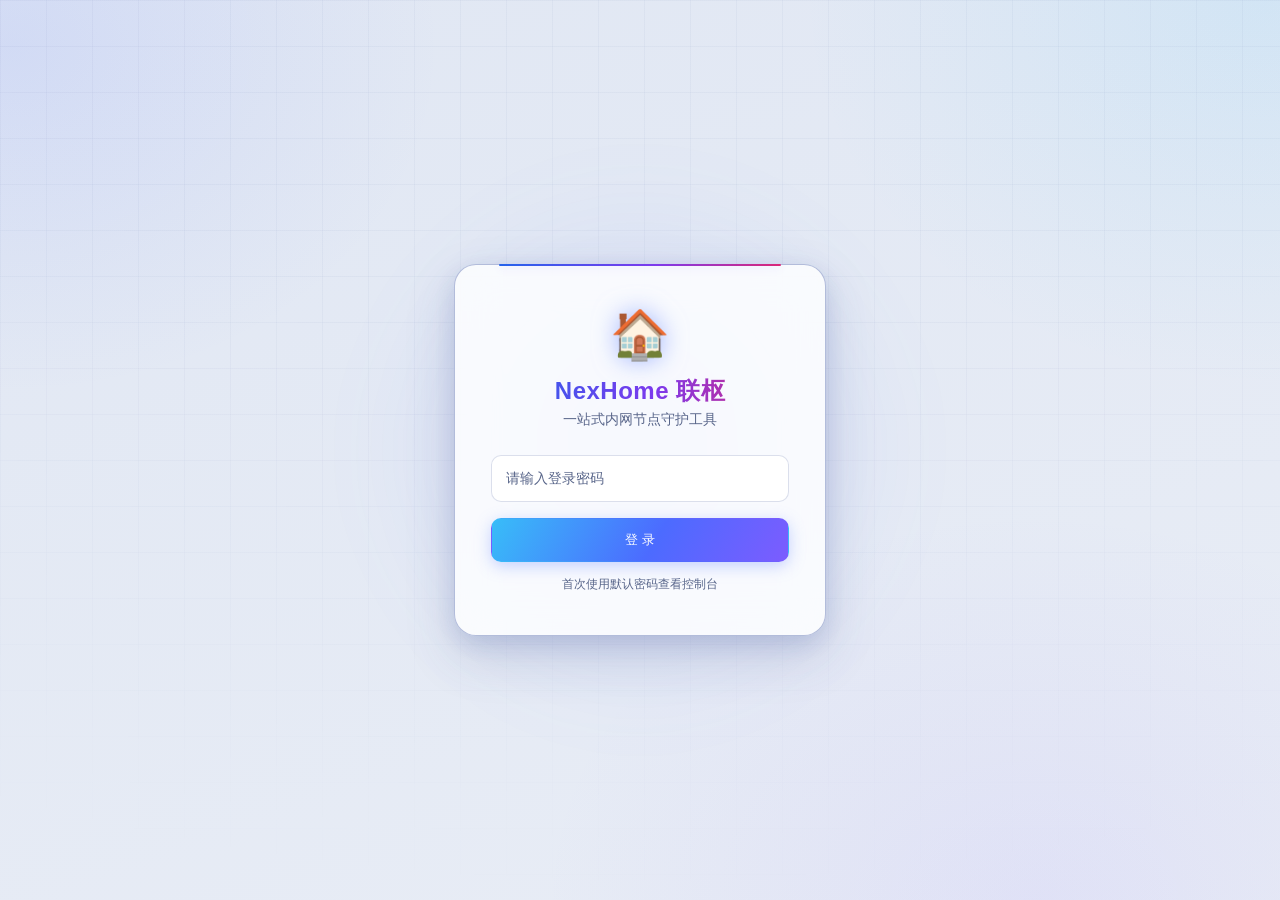
==== commit 5a2ef3e7: "新增浅色主题" ====
--- a/internal/web/web/index.html
+++ b/internal/web/web/index.html
@@ -5,6 +5,18 @@
     <meta name="viewport" content="width=device-width, initial-scale=1.0">
     <title>NexHome 联枢 · 内网节点守护工具</title>
     <link rel="stylesheet" href="style.css">
+    <script>
+        /* 主题初始化：在首屏渲染前确定主题，避免浅色/深色闪屏。默认浅色，用户偏好持久化到 localStorage */
+        (function () {
+            try {
+                var t = localStorage.getItem('nx_theme');
+                if (t !== 'dark' && t !== 'light') t = 'light';
+                document.documentElement.setAttribute('data-theme', t);
+            } catch (e) {
+                document.documentElement.setAttribute('data-theme', 'light');
+            }
+        })();
+    </script>
     <link rel="icon" href="data:image/svg+xml,<svg xmlns='http://www.w3.org/2000/svg' viewBox='0 0 100 100'><text y='.9em' font-size='90'>🏠</text></svg>">
 </head>
 <body>
@@ -18,7 +30,7 @@
             <input type="password" id="loginPwd" placeholder="请输入登录密码" autocomplete="current-password" required>
             <button type="submit" class="btn primary block">登 录</button>
         </form>
-        <p class="muted small">首次使用默认密码查看控制台 · <a href="docs.html" target="_blank" rel="noopener">使用文档</a></p>
+        <p class="muted small">首次使用默认密码查看控制台</p>
     </div>
 </div>
 
@@ -51,8 +63,8 @@
             <!-- 顶栏系统资源监控（CPU / 内存 / 虚拟内存），由 app.js 每 5 秒刷新 -->
             <div id="sysMetrics" class="sys-metrics"></div>
             <div class="topbar-actions">
-                <!-- 使用文档随系统打包部署（web/docs.html），相对路径以兼容安全入口前缀模式 -->
-                <a class="btn small" id="btnDocs" href="docs.html" target="_blank" rel="noopener">📖 使用文档</a>
+                <!-- 主题切换：浅色/深色双主题，默认浅色，偏好存 localStorage（app.js 驱动） -->
+                <button class="btn small" id="btnTheme" title="切换浅色/深色主题">🌙 深色</button>
                 <button class="btn ghost small" id="btnLogout">退出登录</button>
             </div>
         </header>
@@ -84,20 +96,20 @@
 <!-- 轻提示 -->
 <div id="toast" class="toast hidden"></div>
 
-<!-- 各菜单模块脚本，须先于 app.js 加载 -->
-<script src="js/dashboard.js"></script>
-<script src="js/home.js"></script>
-<script src="js/ddns.js"></script>
-<script src="js/stun.js"></script>
-<script src="js/monitor.js"></script>
-<script src="js/notify.js"></script>
-<script src="js/wol.js"></script>
-<script src="js/cert.js"></script>
-<script src="js/proxy.js"></script>
-<script src="js/docker.js"></script>
-<script src="js/logs.js"></script>
-<script src="js/diag.js"></script>
-<script src="js/settings.js"></script>
-<script src="app.js"></script>
+<!-- 各菜单模块脚本，须先于 app.js 加载；defer 保证按文档顺序执行且不阻塞 HTML 解析 -->
+<script defer src="js/dashboard.js"></script>
+<script defer src="js/home.js"></script>
+<script defer src="js/ddns.js"></script>
+<script defer src="js/stun.js"></script>
+<script defer src="js/monitor.js"></script>
+<script defer src="js/notify.js"></script>
+<script defer src="js/wol.js"></script>
+<script defer src="js/cert.js"></script>
+<script defer src="js/proxy.js"></script>
+<script defer src="js/docker.js"></script>
+<script defer src="js/logs.js"></script>
+<script defer src="js/diag.js"></script>
+<script defer src="js/settings.js"></script>
+<script defer src="app.js"></script>
 </body>
 </html>
--- a/internal/web/web/style.css
+++ b/internal/web/web/style.css
@@ -398,7 +398,7 @@
 .btn.ghost { background: transparent; border-color: transparent; color: var(--muted); }
 .btn.ghost:hover { color: var(--red); box-shadow: none; }
 .btn.small { padding: 4px 11px; font-size: 12px; border-radius: 8px; }
-/* 链接式按钮（如顶栏「使用文档」）：抑制全局 a / a:hover 的下划线，保持与 button 按钮同形 */
+/* 链接式按钮（如顶栏按钮）：抑制全局 a / a:hover 的下划线，保持与 button 按钮同形 */
 a.btn, a.btn:visited { text-decoration: none; }
 a.btn:hover { text-decoration: none; text-shadow: none; }
 .btn.block { width: 100%; justify-content: center; padding: 12px; }
@@ -1188,9 +1188,6 @@
 .diag-tip .dot { display: inline-block; width: 8px; height: 8px; border-radius: 50%; margin-right: 5px; }
 .diag-legend { display: flex; flex-wrap: wrap; gap: 16px; align-items: center; margin-bottom: 8px; font-size: 12px; color: var(--text); }
 .diag-legend .dot { display: inline-block; width: 10px; height: 10px; border-radius: 50%; margin-right: 5px; vertical-align: middle; }
-.diag-dbars { display: flex; align-items: flex-end; gap: 1px; height: 60px; margin-bottom: 6px; padding: 4px 0; border-bottom: 1px solid var(--border); }
-.diag-dbar { flex: 1; min-width: 2px; background: var(--grad-primary); border-radius: 2px 2px 0 0; opacity: .85; }
-.diag-analysis table { margin-bottom: 4px; }
 
 .pager { display: flex; gap: 8px; align-items: center; margin-top: 12px; justify-content: flex-end; }
 
@@ -1278,14 +1275,17 @@
 .modal td .btn { white-space: nowrap; }
 
 /* ---------- 统一状态仪表盘（总览） ---------- */
+/* 用 flex 而非等宽 grid：运行时长这类内容较长的卡片可按内容撑宽，
+   不必把数值折成两行（同排卡片宽度相近，视觉上仍是一行排列） */
 .dash-stats {
-    display: grid;
-    grid-template-columns: repeat(auto-fit, minmax(180px, 1fr));
+    display: flex;
+    flex-wrap: wrap;
     gap: 12px;
     margin-bottom: 14px;
 }
 .dash-stat {
     position: relative;
+    flex: 1 1 180px;
     display: flex;
     align-items: center;
     gap: 12px;
@@ -1309,7 +1309,7 @@
 }
 .dash-stat:hover { border-color: var(--border-strong); transform: translateY(-2px); box-shadow: 0 12px 30px rgba(0, 0, 0, .4), var(--glow-soft); }
 .dash-stat-icon { font-size: 26px; line-height: 1; filter: drop-shadow(0 0 8px rgba(109, 139, 255, .5)); }
-.dash-stat .v { font-size: 20px; font-weight: 700; color: #eef2ff; font-variant-numeric: tabular-nums; }
+.dash-stat .v { font-size: 20px; font-weight: 700; color: #eef2ff; font-variant-numeric: tabular-nums; white-space: nowrap; }
 .dash-stat .l { font-size: 12px; color: var(--muted); margin-top: 4px; }
 .dash-stat.ok::before { background: var(--grad-primary); box-shadow: 0 0 12px rgba(52, 211, 153, .6); }
 .dash-stat.warn::before { background: linear-gradient(180deg, #fbbf24, #f97316); box-shadow: 0 0 12px rgba(251, 191, 36, .6); }
@@ -1493,3 +1493,301 @@
 .px-pane.hidden { display: none; }
 .px-pane .full { grid-column: 1 / -1; }
 .px-pane .adv-cache-title { grid-column: 1 / -1; margin-top: 8px; padding-top: 10px; border-top: 1px dashed var(--border); }
+/* 高级配置按站点类型显隐：.px-rev 仅反向代理用，.px-static 仅静态站点发布用（data-mode 由 proxy.js 切换） */
+.px-pane[data-mode="STATIC"] .px-rev { display: none; }
+.px-pane[data-mode="REVERSE"] .px-static { display: none; }
+/* 静态站点 zip 上传行：按钮 + 上传进度/文件名一行排布 */
+.px-zip { display: flex; align-items: center; gap: 10px; flex-wrap: wrap; }
+.px-zip .small { flex: 1 1 220px; }
+
+/* ============ 浅色主题覆盖块 ============
+   设计参照 https://blog.pi.mmxx.fun/ 的清爽浅底风格：以柔和浅灰蓝为底、
+   纯白卡片 + 轻投影、深 slate 正文，弱化霓虹发光与深色玻璃拟态。
+   深色仍是 :root 基线，此处仅在 html[data-theme="light"] 下按选择器覆写，
+   特异性高于基线规则；默认主题由 <head> 内联脚本设定为 light。 */
+html[data-theme="light"] {
+    color-scheme: light;
+
+    /* 底色与层次 */
+    --bg: #eaeef6;
+    --bg-2: #dfe6f3;
+    --panel: rgba(255, 255, 255, .82);
+    --panel-solid: #ffffff;
+    --panel-glass: rgba(120, 140, 200, .07);
+    --border: rgba(90, 110, 170, .22);
+    --border-strong: rgba(80, 100, 170, .42);
+    --text: #1c2338;
+    --muted: #59668a;
+
+    /* 霓虹色板：主色微调更适配浅底对比，语义色保持 */
+    --primary: #4c6bff;
+    --primary-dark: #3a57e6;
+
+    /* 渐变：保留品牌渐变，用于选中态/强调条 */
+    --grad-primary: linear-gradient(120deg, #38bdf8 0%, #4c6bff 55%, #7c5cff 100%);
+    /* 文字渐变：基线是浅霓虹（白字向），浅底不可读，改为深蓝紫粉深调 */
+    --grad-text: linear-gradient(90deg, #2563eb, #7c3aed 55%, #db2777);
+    --grad-neon: linear-gradient(120deg, #2563eb 0%, #7c3aed 55%, #db2777 100%);
+
+    /* 圆角 / 阴影 / 发光：以轻投影替代霓虹发光 */
+    --shadow: 0 8px 24px rgba(60, 80, 140, .12);
+    --glow-cyan: 0 2px 8px rgba(56, 130, 246, .18);
+    --glow-purple: 0 2px 8px rgba(124, 92, 255, .16);
+    --glow-soft: 0 8px 22px rgba(90, 110, 180, .18);
+
+    /* 代码块 / 柔和错误提示底色 */
+    --code-bg: rgba(240, 244, 252, .92);
+    --err-soft-bg: rgba(220, 38, 38, .07);
+    --err-soft-border: rgba(220, 38, 38, .3);
+}
+
+/* ---------- 背景层：柔和浅渐变 + 淡网格 ---------- */
+html[data-theme="light"] body::before {
+    background:
+        radial-gradient(40% 46% at 15% 18%, rgba(76, 107, 255, .10), transparent 60%),
+        radial-gradient(42% 50% at 85% 14%, rgba(56, 189, 248, .10), transparent 62%),
+        radial-gradient(46% 52% at 72% 86%, rgba(124, 92, 255, .08), transparent 60%),
+        linear-gradient(160deg, var(--bg-2), var(--bg));
+    filter: none;
+    animation: none;
+}
+html[data-theme="light"] body::after {
+    background-image:
+        linear-gradient(rgba(90, 110, 170, .05) 1px, transparent 1px),
+        linear-gradient(90deg, rgba(90, 110, 170, .05) 1px, transparent 1px);
+}
+
+/* ---------- 滚动条：主色淡描边 ---------- */
+html[data-theme="light"] { scrollbar-color: rgba(90, 110, 170, .4) transparent; }
+html[data-theme="light"] ::-webkit-scrollbar-thumb {
+    background: linear-gradient(180deg, #6d8bff, #7c5cff);
+    background-clip: padding-box;
+}
+html[data-theme="light"] ::-webkit-scrollbar-thumb:hover { background: linear-gradient(180deg, #4c6bff, #6a4fe6); background-clip: padding-box; }
+
+/* ---------- 登录页 ---------- */
+html[data-theme="light"] .login-wrap::before {
+    background: radial-gradient(circle, rgba(76, 107, 255, .12), transparent 66%);
+}
+html[data-theme="light"] .login-card {
+    background: rgba(255, 255, 255, .82);
+    border-color: var(--border-strong);
+    box-shadow: 0 20px 50px rgba(60, 80, 140, .18), var(--glow-soft);
+}
+html[data-theme="light"] .login-card input {
+    background: #fff;
+    color: var(--text);
+}
+html[data-theme="light"] .login-card input::placeholder { color: var(--muted); }
+
+/* ---------- 侧栏 / 导航 ---------- */
+html[data-theme="light"] .sidebar {
+    background: rgba(255, 255, 255, .72);
+    color: var(--muted);
+    box-shadow: 4px 0 24px rgba(60, 80, 140, .08);
+}
+html[data-theme="light"] .nav-item { color: #3a476a; }
+html[data-theme="light"] .nav-item:hover {
+    background: rgba(76, 107, 255, .1);
+    color: #10182e;
+}
+/* 选中态：保持品牌渐变，白字在浅底渐变上对比足够 */
+html[data-theme="light"] .nav-item.active {
+    color: #fff;
+    box-shadow: 0 6px 18px rgba(76, 107, 255, .28);
+}
+html[data-theme="light"] .nav-item.active::before { background: #2563eb; box-shadow: none; }
+
+/* ---------- 顶栏 ---------- */
+html[data-theme="light"] .topbar {
+    background: rgba(255, 255, 255, .66);
+    box-shadow: 0 4px 20px rgba(60, 80, 140, .06);
+}
+
+/* ---------- 顶栏监控 ---------- */
+html[data-theme="light"] .metric-value { color: #1c2338; }
+html[data-theme="light"] .metric-bar { background: rgba(60, 80, 140, .12); box-shadow: none; }
+html[data-theme="light"] .metric-bar i { box-shadow: none; }
+
+/* ---------- 提示条 / 链接 ---------- */
+html[data-theme="light"] .tip {
+    background: rgba(56, 130, 246, .08);
+    border-color: rgba(56, 130, 246, .28);
+    color: #234a86;
+    box-shadow: none;
+}
+html[data-theme="light"] a, html[data-theme="light"] .tip a {
+    color: #2563eb;
+    text-decoration-color: rgba(37, 99, 235, .4);
+}
+html[data-theme="light"] a:visited, html[data-theme="light"] .tip a:visited { color: #2563eb; }
+html[data-theme="light"] a:hover, html[data-theme="light"] .tip a:hover {
+    color: #1d4ed8;
+    text-shadow: none;
+}
+
+/* ---------- 表格 ---------- */
+html[data-theme="light"] th {
+    color: #3a4a6b;
+    background: linear-gradient(180deg, rgba(76, 107, 255, .08), rgba(76, 107, 255, .02));
+}
+html[data-theme="light"] tr:hover td { background: rgba(76, 107, 255, .07); }
+
+/* ---------- 状态徽标：文字改深以保证浅底可读 ---------- */
+html[data-theme="light"] .badge.ok { background: rgba(16, 185, 129, .12); color: #0f8a5f; border-color: rgba(16, 185, 129, .34); box-shadow: none; }
+html[data-theme="light"] .badge.err { background: rgba(239, 68, 68, .1); color: #cf2f43; border-color: rgba(239, 68, 68, .32); box-shadow: none; }
+html[data-theme="light"] .badge.warn { background: rgba(245, 158, 11, .14); color: #b45309; border-color: rgba(245, 158, 11, .34); box-shadow: none; }
+html[data-theme="light"] .badge.info { background: rgba(56, 130, 246, .12); color: #1d6fd6; border-color: rgba(56, 130, 246, .32); box-shadow: none; }
+html[data-theme="light"] .badge.gray { background: rgba(100, 116, 139, .12); color: #59668a; border-color: rgba(100, 116, 139, .28); }
+html[data-theme="light"] .badge::before { box-shadow: none; }
+
+/* ---------- 开关 ---------- */
+html[data-theme="light"] .switch .slider { background: rgba(60, 80, 140, .18); border-color: var(--border); }
+html[data-theme="light"] .switch .slider:before { background: #fff; box-shadow: 0 1px 3px rgba(0, 0, 0, .25); }
+html[data-theme="light"] .switch input:checked + .slider { box-shadow: none; }
+html[data-theme="light"] .switch input:checked + .slider:before { box-shadow: 0 1px 3px rgba(0, 0, 0, .3); }
+
+/* ---------- 表单控件：纯白底 + 深字 ---------- */
+html[data-theme="light"] :where(input:not([type="checkbox"]):not([type="radio"]):not([type="file"]):not([type="range"]), select, textarea) {
+    background: #fff;
+    color: var(--text);
+}
+html[data-theme="light"] :where(input:not([type="checkbox"]):not([type="radio"]):not([type="file"]):not([type="range"]), select, textarea)::placeholder { color: rgba(89, 102, 138, .8); }
+html[data-theme="light"] :where(input:not([type="checkbox"]):not([type="radio"]):not([type="file"]):not([type="range"]), select, textarea):focus {
+    background: #fff;
+    box-shadow: 0 0 0 3px rgba(56, 130, 246, .16);
+}
+html[data-theme="light"] :where(input:not([type="checkbox"]):not([type="radio"]):not([type="file"]):not([type="range"]), select, textarea):disabled {
+    background: rgba(60, 80, 140, .06);
+    color: var(--muted);
+}
+html[data-theme="light"] select option { background: #fff; color: var(--text); }
+
+/* ---------- 行内代码 ---------- */
+html[data-theme="light"] code {
+    background: rgba(37, 99, 235, .08);
+    border-color: rgba(37, 99, 235, .22);
+    color: #1d4ed8;
+}
+
+/* ---------- STUN 表单分区 / 勾选列表 / Webhook 行 ---------- */
+html[data-theme="light"] .field.form-section { background: rgba(240, 244, 252, .6); }
+html[data-theme="light"] .field.form-section > label { color: #16203a; }
+html[data-theme="light"] .field.form-section .sec-opt { color: #1d6fd6; background: rgba(56, 130, 246, .1); border-color: rgba(56, 130, 246, .26); }
+html[data-theme="light"] .pick-list .pick-row:hover { background: rgba(76, 107, 255, .07); }
+html[data-theme="light"] .pick-name { color: #16203a; }
+html[data-theme="light"] .pick-list .pick-row:has(> input:checked) {
+    border-color: rgba(37, 99, 235, .4);
+    background: rgba(56, 130, 246, .07);
+    box-shadow: inset 2px 0 0 #2563eb;
+}
+html[data-theme="light"] .pick-tag { background: rgba(100, 116, 139, .1); color: var(--muted); }
+html[data-theme="light"] .pick-tag.err { background: rgba(239, 68, 68, .1); color: #cf2f43; border-color: rgba(239, 68, 68, .3); }
+html[data-theme="light"] .pick-empty { background: rgba(60, 80, 140, .04); }
+
+/* ---------- 模态框 / 确认弹窗 / Toast：浅底卡片 ---------- */
+html[data-theme="light"] .modal-mask { background: rgba(30, 41, 59, .38); }
+html[data-theme="light"] .modal {
+    background: #fff;
+    border-color: var(--border-strong);
+    box-shadow: 0 24px 60px rgba(30, 41, 59, .28);
+}
+html[data-theme="light"] .modal-head { background: linear-gradient(90deg, rgba(76, 107, 255, .08), transparent); }
+html[data-theme="light"] .confirm-mask { background: rgba(30, 41, 59, .38); }
+html[data-theme="light"] .confirm-box {
+    background: #fff;
+    border-color: var(--border-strong);
+    box-shadow: 0 24px 60px rgba(30, 41, 59, .28);
+}
+html[data-theme="light"] .confirm-icon { background: rgba(76, 107, 255, .12); box-shadow: none; }
+html[data-theme="light"] .confirm-box.danger .confirm-icon { background: rgba(239, 68, 68, .12); box-shadow: none; }
+html[data-theme="light"] .confirm-title { color: #16203a; }
+html[data-theme="light"] .toast {
+    background: rgba(255, 255, 255, .96);
+    color: #16203a;
+    border-color: var(--border-strong);
+    box-shadow: 0 10px 30px rgba(30, 41, 59, .2);
+}
+html[data-theme="light"] .toast.err { color: #b91c1c; border-color: rgba(239, 68, 68, .4); box-shadow: 0 10px 30px rgba(30, 41, 59, .2); }
+html[data-theme="light"] .toast.ok { color: #0f8a5f; border-color: rgba(16, 185, 129, .4); box-shadow: 0 10px 30px rgba(30, 41, 59, .2); }
+
+/* ---------- 导航首页：磁贴墙浅玻璃化 ---------- */
+html[data-theme="light"] .nav-page::before { filter: blur(14px) saturate(1.05) brightness(.98); }
+html[data-theme="light"] .nav-tile {
+    background: rgba(255, 255, 255, .72);
+    border-color: var(--border);
+    box-shadow: 0 4px 16px rgba(60, 80, 140, .1);
+}
+html[data-theme="light"] .nav-tile::after { background: linear-gradient(100deg, transparent, rgba(255, 255, 255, .5), transparent); }
+html[data-theme="light"] .nav-tile:hover {
+    background: rgba(255, 255, 255, .92);
+    box-shadow: 0 14px 32px rgba(60, 80, 140, .18);
+}
+html[data-theme="light"] .nav-tile:hover .tile-name { color: #10182e; text-shadow: none; }
+/* 有背景图时磁贴名改回深字（浅底卡片），除非图片很深——保守保持白字阴影可读 */
+html[data-theme="light"] .nav-page.has-bg .tile-name { color: #10182e; text-shadow: 0 1px 6px rgba(255, 255, 255, .6); }
+/* 图标底托：白底板在浅卡上改为淡描边浅底，避免与卡片融为一体或刺眼 */
+html[data-theme="light"] .tile-icon.is-auto { background: rgba(76, 107, 255, .08); border-color: rgba(76, 107, 255, .18); }
+html[data-theme="light"] .tile-icon.is-emoji { background: rgba(76, 107, 255, .08); border-color: rgba(76, 107, 255, .18); }
+
+/* ---------- 图片管理 / 图标预览 ---------- */
+html[data-theme="light"] .img-thumb { background: rgba(60, 80, 140, .06); }
+html[data-theme="light"] .img-preview-wrap { background: rgba(60, 80, 140, .06); }
+html[data-theme="light"] .icon-preview { background: rgba(76, 107, 255, .1); }
+
+/* ---------- 日志行着色 ---------- */
+html[data-theme="light"] .log-row-error td { color: #cf2f43; }
+html[data-theme="light"] .log-row-warn td { color: #b45309; }
+
+/* ---------- 内存诊断图表 ---------- */
+html[data-theme="light"] .diag-track { background: rgba(60, 80, 140, .12); }
+html[data-theme="light"] .diag-val { color: #16203a; }
+html[data-theme="light"] .diag-svg { background: rgba(60, 80, 140, .04); }
+html[data-theme="light"] .diag-grid { stroke: rgba(60, 80, 140, .14); }
+html[data-theme="light"] .diag-crosshair { background: rgba(30, 41, 59, .35); }
+html[data-theme="light"] .diag-tip { background: #fff; color: #16203a; box-shadow: 0 6px 18px rgba(30, 41, 59, .18); }
+
+/* ---------- Docker 模块 ---------- */
+html[data-theme="light"] .docker-stat .v { color: #16203a; }
+html[data-theme="light"] .docker-stat:hover { box-shadow: 0 12px 28px rgba(60, 80, 140, .14); }
+html[data-theme="light"] .docker-mem-bar { background: rgba(60, 80, 140, .12); }
+html[data-theme="light"] .docker-mem-bar i { box-shadow: none; }
+html[data-theme="light"] .docker-mono { color: #1d4ed8; }
+html[data-theme="light"] .modal h4 { color: #3a4a6b; }
+
+/* ---------- 统一状态仪表盘（总览） ---------- */
+html[data-theme="light"] .dash-stat .v { color: #16203a; }
+html[data-theme="light"] .dash-stat:hover { box-shadow: 0 12px 28px rgba(60, 80, 140, .14); }
+html[data-theme="light"] .dash-visit-sub { color: #3a4a6b; }
+html[data-theme="light"] .dash-top-rank { background: rgba(76, 107, 255, .12); color: #3a57e6; }
+html[data-theme="light"] .dash-top-item:nth-child(1) .dash-top-rank { background: rgba(16, 185, 129, .14); color: #0f8a5f; }
+html[data-theme="light"] .dash-top-bar { background: rgba(60, 80, 140, .1); }
+html[data-theme="light"] .dash-top-bar i { box-shadow: none; }
+html[data-theme="light"] .dash-speed-tile { background: rgba(76, 107, 255, .05); }
+html[data-theme="light"] .dash-speed-tile .v { color: #16203a; }
+html[data-theme="light"] .st-prog-step.cur { color: #16203a; box-shadow: var(--glow-cyan); }
+html[data-theme="light"] .st-prog-step.done { color: #0f8a5f; }
+html[data-theme="light"] .st-prog-bar { background: rgba(60, 80, 140, .1); }
+html[data-theme="light"] .st-prog-bar i { box-shadow: none; }
+
+/* ---------- STUN 流量折线图 ---------- */
+html[data-theme="light"] .tf-head { color: #16203a; }
+html[data-theme="light"] .tf-dot { box-shadow: none; }
+html[data-theme="light"] .tf-tip { background: #fff; color: #16203a; box-shadow: 0 6px 18px rgba(30, 41, 59, .18); }
+
+/* ---------- 分段切换控件 ---------- */
+html[data-theme="light"] .seg-btn:hover { color: #10182e; background: rgba(76, 107, 255, .1); }
+
+/* ---------- 普通按钮悬停：基线把文字提白（白字向）会隐入浅底，改为深字 ---------- */
+html[data-theme="light"] .btn:hover { color: #10182e; box-shadow: 0 0 12px rgba(37, 99, 235, .18); }
+html[data-theme="light"] .btn:hover::after { background: linear-gradient(100deg, transparent, rgba(76, 107, 255, .18), transparent); }
+html[data-theme="light"] .btn.danger:hover { color: #cf2f43; background: rgba(239, 68, 68, .1); box-shadow: 0 0 12px rgba(239, 68, 68, .2); }
+html[data-theme="light"] .btn.success:hover { color: #0f8a5f; background: rgba(16, 185, 129, .1); box-shadow: 0 0 12px rgba(16, 185, 129, .2); }
+/* 主色按钮（渐变底）保持白字 */
+html[data-theme="light"] .btn.primary:hover { color: #fff; }
+
+/* ---------- 通用面板顶部高光抑制 ---------- */
+html[data-theme="light"] .panel::before {
+    background: linear-gradient(90deg, transparent, rgba(90, 110, 170, .3), transparent);
+}
+
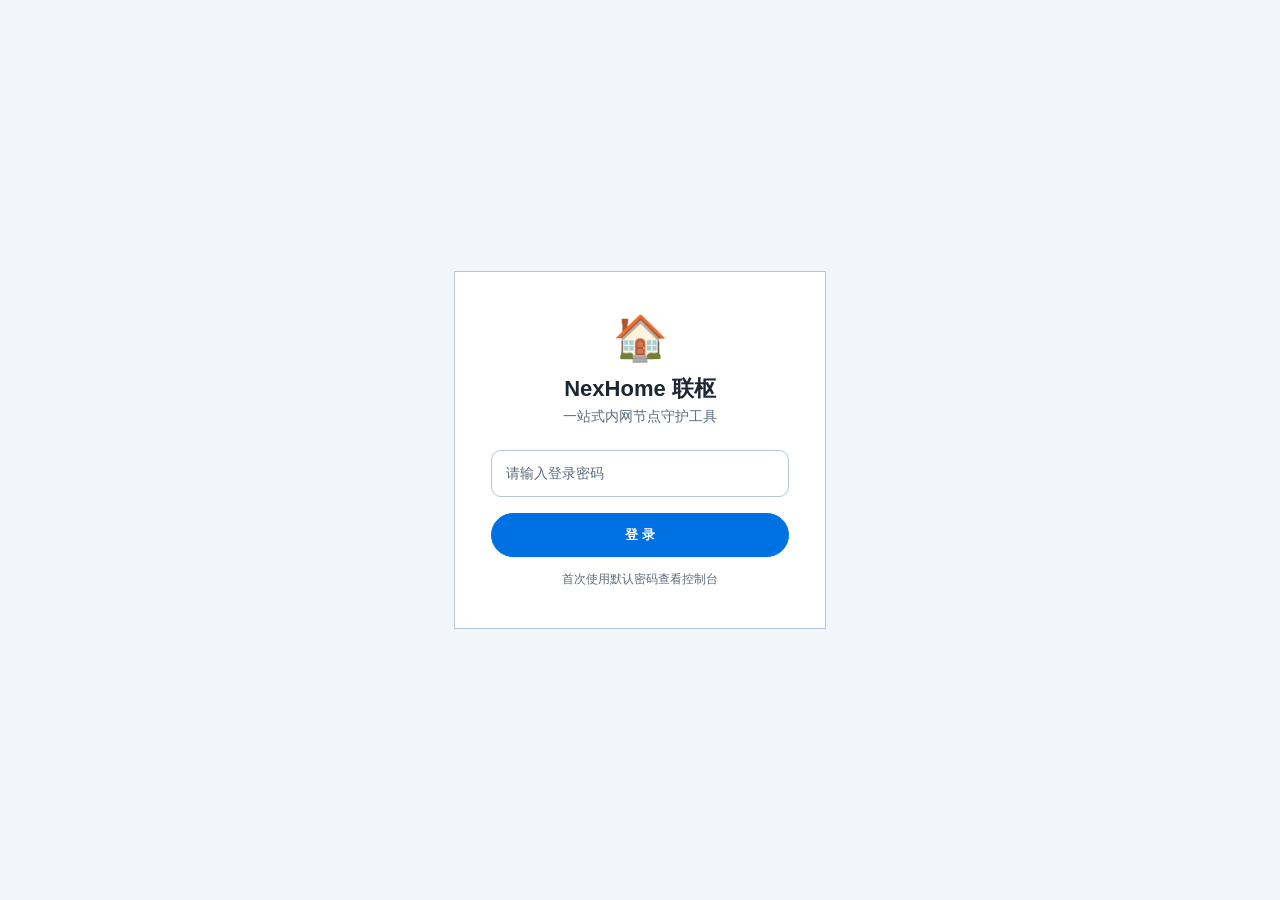
==== commit 5b8d318b: "优化UI和交互" ====
--- a/internal/web/web/index.html
+++ b/internal/web/web/index.html
@@ -50,7 +50,7 @@
             <a class="nav-item" data-page="proxy">🔀 代理中心</a>
             <a class="nav-item" data-page="docker">🐳 Docker 容器</a>
             <a class="nav-item" data-page="logs">📋 操作日志</a>
-            <a class="nav-item" data-page="diag">🩺 内存诊断</a>
+            <a class="nav-item" data-page="diag">🩺 内存监控</a>
             <a class="nav-item" data-page="settings">⚙️ 系统设置</a>
         </nav>
         <div class="sidebar-foot">
--- a/internal/web/web/style.css
+++ b/internal/web/web/style.css
@@ -1,58 +1,86 @@
-/* ============ NexHome 全局样式：暗夜霓虹 · 玻璃拟态 + 动态极光 ============
-   主题总开关集中在 :root，改一处即可全站换肤。
-   设计语言：深空底色 + 流动极光背景 + 磨砂玻璃面板 + 霓虹渐变高光 + 丰富微动效。
-   动画优先使用 transform/opacity/filter（GPU 友好），并在 reduced-motion 下降级。 */
+/* ============ NexHome 全局样式：素净双主题（默认浅色 / 可切深色） ============
+   设计语言：页面淡蓝灰底 + 卡片纯白 + 1px 蓝灰发丝线分区 + 深蓝灰正文，
+   中性色不用纯灰（避免黑白感），统一带淡蓝调与品牌蓝同色相族；
+   颜色只留一颗品牌蓝（#0071e3）做实底与线条，状态用 Apple system 鲜亮语义色（绿/红/橙/青）。
+   明确不使用：渐变、发光阴影、毛玻璃(backdrop-filter)、极光背景、任何动画与过渡。
+   层级靠四件事表达：底色明度差、边框、字重、强调色；标题带蓝色指示条，按钮/重点提示以对比度优先。
+   用色约定：实色 token（--accent/--green/--red/--orange/--cyan）只上底色、描边、指示条、图表线；
+   文字一律走 --link 或 --*-fg（同色相深/浅一阶），否则鲜亮色在纯白或深底上都会跌破 WCAG AA。
+   主题开关集中在变量层：:root 为深色基线，文件末尾 html[data-theme="light"] 只覆写变量。 */
 :root {
     /* 深色渲染原生控件（下拉箭头、数字步进器、复选框等），与主题底色一致 */
     color-scheme: dark;
 
-    /* 底色与层次 */
-    --bg: #070b18;
-    --bg-2: #0b1024;
-    --panel: rgba(20, 27, 51, .62);
-    --panel-solid: #131a33;
-    --panel-glass: rgba(255, 255, 255, .045);
-    --border: rgba(126, 148, 255, .16);
-    --border-strong: rgba(126, 148, 255, .34);
-    --text: #e7ecff;
-    /* 次要文字：深色玻璃面板 + 流动极光背景下需保证小字可读，
-       过暗的灰蓝(#93a0c9)在表单标签/表格副信息/弹窗正文里临界看不清，提亮以稳过 WCAG AA */
-    --muted: #a7b3d6;
-
-    /* 霓虹色板 */
-    --cyan: #22d3ee;
-    --purple: #a855f7;
-    --pink: #ec4899;
-    --primary: #6d8bff;
-    --primary-dark: #4c6bff;
-    --green: #34d399;
-    --red: #fb7185;
-    --orange: #fbbf24;
-
-    /* 渐变 */
-    --grad-neon: linear-gradient(120deg, #22d3ee 0%, #a855f7 50%, #ec4899 100%);
-    --grad-primary: linear-gradient(120deg, #38bdf8 0%, #6d8bff 55%, #a855f7 100%);
-    --grad-text: linear-gradient(90deg, #67e8f9, #c084fc 55%, #f9a8d4);
-
-    /* 圆角 / 阴影 / 发光 */
-    --radius: 14px;
-    --shadow: 0 8px 30px rgba(0, 0, 0, .38);
-    --glow-cyan: 0 0 12px rgba(34, 211, 238, .45);
-    --glow-purple: 0 0 16px rgba(168, 85, 247, .45);
-    --glow-soft: 0 0 22px rgba(109, 139, 255, .28);
-
-    /* 代码块 / 柔和错误提示底色（供各模块内联样式引用） */
-    --code-bg: rgba(9, 14, 32, .72);
-    --err-soft-bg: rgba(251, 113, 133, .12);
-    --err-soft-border: rgba(251, 113, 133, .38);
-
+    /* 底色与层次。中性色一律不用纯灰，而是带蓝调的深蓝灰（与品牌蓝同色相族），
+       避免整屏黑白感；层次靠“明度差 + 1px 细线”表达，亮度与纯灰方案持平不影响对比度 */
+    --bg: #131a22;           /* 页面底 */
+    --bg-2: #1a232e;         /* 表头 / 弹窗头 / 分区底 */
+    --panel: #1a232e;        /* 卡片实底色 */
+    --panel-glass: #26313f;  /* 普通按钮 / 控件实底 */
+    --hover: #26313f;        /* 行 / 按钮 / 磁贴悬停底 */
+    --input-bg: #202b38;     /* 输入框底 */
+    --border: #31404f;
+    --border-strong: #4b5c6e;
+    --text: #e9eef5;
+    --muted: #9aaaba;
+    
+    /* 强调色：Apple 品牌蓝。实底（按钮/开关/指示条/图表主线）统一用 --accent，
+       文字一律用更亮的 --link；两者分开是因为亮蓝当文字色在深底上对比度会不足 */
+    --accent: #0071e3;
+    --accent-soft: rgba(10, 132, 255, .14);   /* 淡蓝底：当前步骤 / 已勾选行 / 选中菜单（.18 会让选中菜单蓝字跌到 4.49:1） */
+    --accent-bd: rgba(41, 151, 255, .55);     /* 蓝描边 */
+    --ring: rgba(41, 151, 255, .5);           /* 聚焦 2px 外环 */
+    --primary: var(--accent);
+    --primary-dark: #0060c0;
+    --primary-fg: #ffffff;
+    --link: #2997ff;         /* 链接文字色：Apple 深色模式蓝 */
+    
+    /* 语义色：Apple system 色板（鲜亮、不发光，靠色相而非饱和度区分） */
+    --green: #30d158;
+    --red: #ff453a;
+    --orange: #ff9f0a;
+    --cyan: #48cfcb;         /* 青绿：图表第二序列（比 --chart-line 暗一档，不单靠色相区分） */
+    --ok-fg: #30d158;
+    --err-fg: #ff8a80;       /* 实色 #ff453a 压在深底上仅 2.7:1，文字必须用浅一档 */
+    --warn-fg: #ff9f0a;
+    --info-fg: #64d2ff;
+    --gray-fg: #aebdd0;    /* 兼做禁用控件文字：需比 --muted 更亮一档才能在蓝灰禁用底上达 AA */
+    --ok-bg: rgba(48, 209, 88, .16);
+    --err-bg: rgba(255, 69, 58, .16);
+    --warn-bg: rgba(255, 159, 10, .16);
+    --info-bg: rgba(100, 210, 255, .16);
+    --gray-bg: rgba(154, 170, 186, .16);
+    --ok-bd: rgba(48, 209, 88, .4);
+    --err-bd: rgba(255, 69, 58, .45);
+    --warn-bd: rgba(255, 159, 10, .4);
+    --info-bd: rgba(100, 210, 255, .4);
+    --gray-bd: rgba(154, 170, 186, .32);
+    
+    /* 历史别名：docker.js 等内联样式仍按旧变量名引用，取值收敛到对应语义色 */
+    --panel-solid: #26313f;
+    --code-bg: #202b38;
+    --err-soft-bg: rgba(255, 69, 58, .14);
+    --err-soft-border: rgba(255, 69, 58, .42);
+    
+    /* 圆角：卡片 12px、控件 8px、按钮胶囊（Apple 用 980px）；卡片无投影，仅浮层有轻投影 */
+    --radius: 0px;
+    --radius-sm: 0px;
+    --radius-pill: 980px;
+    --radius-input: 10px;    /* 输入框/下拉/文本域圆角 */
+    /* 下拉自绘箭头（appearance:none 后由 background-image 提供，深色取 --muted 色） */
+    --select-arrow: url("data:image/svg+xml,%3Csvg xmlns='http://www.w3.org/2000/svg' width='10' height='6' viewBox='0 0 10 6'%3E%3Cpath d='M1 1l4 4 4-4' fill='none' stroke='%239aaaba' stroke-width='1.5' stroke-linecap='round' stroke-linejoin='round'/%3E%3C/svg%3E");
+    --shadow-pop: 0 6px 20px rgba(0, 0, 0, .45);
+    
+    /* 图表 / 进度条：--chart-line 为折线主线与条形填充色，面积填充靠 fill-opacity 淡化 */
+    --bar-track: #31404f;
+    --chart-line: #2997ff;
+    
     /* 导航首页背景图：由首页内联样式按配置覆盖（url('...')），默认无背景 */
     --nav-bg: none;
-
-    /* 导航磁贴每卡主色（r,g,b）与入场序号：由 home.js 按图标形状/主色分析结果内联覆盖，
-       此处声明兜底默认值（未分析成功的磁贴也用它），同时供 IDE 解析自定义属性 */
-    --tile-accent: 109, 139, 255;
-    --i: 0;
+    
+    /* 导航磁贴每卡主色（r,g,b）：由 home.js 按图标主色分析结果内联覆盖。
+       现仅用于图标底托着色与悬停描边，不再参与渐变/发光；取不到主色时兜底为品牌蓝 */
+    --tile-accent: 0, 113, 227;
 }
 
 * { margin: 0; padding: 0; box-sizing: border-box; }
@@ -68,58 +96,16 @@
     overflow: hidden;
 }
 
-/* ---------- 动态极光背景层（固定铺满视口，作为全站底图） ---------- */
-body::before {
-    content: "";
-    position: fixed;
-    inset: -20%;
-    z-index: -2;
-    background:
-        radial-gradient(38% 46% at 18% 24%, rgba(34, 211, 238, .30), transparent 60%),
-        radial-gradient(42% 50% at 82% 18%, rgba(168, 85, 247, .30), transparent 62%),
-        radial-gradient(46% 52% at 72% 84%, rgba(236, 72, 153, .24), transparent 60%),
-        radial-gradient(40% 44% at 26% 80%, rgba(56, 189, 248, .22), transparent 60%),
-        linear-gradient(160deg, var(--bg-2), var(--bg));
-    filter: saturate(1.15);
-    animation: aurora-drift 24s ease-in-out infinite alternate;
-}
-
-/* 细网格光栅层：科技感纹理，低透明度不干扰阅读 */
-body::after {
-    content: "";
-    position: fixed;
-    inset: 0;
-    z-index: -1;
-    pointer-events: none;
-    background-image:
-        linear-gradient(rgba(126, 148, 255, .045) 1px, transparent 1px),
-        linear-gradient(90deg, rgba(126, 148, 255, .045) 1px, transparent 1px);
-    background-size: 46px 46px;
-    mask-image: radial-gradient(120% 100% at 50% 0%, #000 40%, transparent 100%);
-    -webkit-mask-image: radial-gradient(120% 100% at 50% 0%, #000 40%, transparent 100%);
-}
-
-@keyframes aurora-drift {
-    0%   { transform: translate3d(0, 0, 0) scale(1); }
-    50%  { transform: translate3d(2%, -2%, 0) scale(1.08); }
-    100% { transform: translate3d(-2%, 2%, 0) scale(1.04); }
-}
-
 .hidden { display: none !important; }
 .muted { color: var(--muted); }
 .small { font-size: 12px; }
 
-/* ---------- 自定义滚动条 ---------- */
-* { scrollbar-width: thin; scrollbar-color: rgba(126, 148, 255, .4) transparent; }
+/* ---------- 滚动条：中性灰实色，无渐变 ---------- */
+* { scrollbar-width: thin; scrollbar-color: var(--border-strong) transparent; }
 ::-webkit-scrollbar { width: 9px; height: 9px; }
 ::-webkit-scrollbar-track { background: transparent; }
-::-webkit-scrollbar-thumb {
-    background: linear-gradient(180deg, var(--cyan), var(--purple));
-    border-radius: 8px;
-    border: 2px solid transparent;
-    background-clip: padding-box;
-}
-::-webkit-scrollbar-thumb:hover { background: linear-gradient(180deg, #67e8f9, #c084fc); background-clip: padding-box; }
+::-webkit-scrollbar-thumb { background: var(--border-strong); border-radius: 4px; }
+::-webkit-scrollbar-thumb:hover { background: var(--muted); }
 
 /* ---------- 登录页 ---------- */
 .login-wrap {
@@ -131,74 +117,36 @@
     overflow: hidden;
 }
 
-/* 登录页额外光晕，强化氛围（叠在全站极光之上） */
-.login-wrap::before {
-    content: "";
-    position: absolute;
-    width: 620px; height: 620px;
-    border-radius: 50%;
-    background: radial-gradient(circle, rgba(168, 85, 247, .32), transparent 66%);
-    filter: blur(30px);
-    animation: float-glow 9s ease-in-out infinite alternate;
-}
-
 .login-card {
     position: relative;
-    background: rgba(18, 24, 48, .58);
-    backdrop-filter: blur(20px) saturate(1.2);
-    -webkit-backdrop-filter: blur(20px) saturate(1.2);
+    background: var(--panel);
     border: 1px solid var(--border-strong);
-    border-radius: 22px;
-    padding: 42px 36px;
+    border-radius: var(--radius);
+    padding: 40px 36px;
     width: 372px;
     text-align: center;
-    box-shadow: 0 24px 70px rgba(0, 0, 0, .55), var(--glow-soft);
-    animation: card-in .5s cubic-bezier(.34, 1.4, .64, 1);
-}
-
-/* 卡片顶部霓虹高光条 */
-.login-card::before {
-    content: "";
-    position: absolute;
-    left: 12%; right: 12%; top: -1px;
-    height: 2px;
-    background: var(--grad-neon);
-    border-radius: 2px;
-    filter: blur(.4px);
-    box-shadow: var(--glow-purple);
-}
-
-.login-logo { font-size: 48px; animation: breathe 3.2s ease-in-out infinite; filter: drop-shadow(0 0 12px rgba(109, 139, 255, .6)); }
-.login-card h1 {
-    font-size: 24px; margin: 12px 0 4px;
-    background: var(--grad-text);
-    -webkit-background-clip: text; background-clip: text;
-    -webkit-text-fill-color: transparent; color: transparent;
-    font-weight: 700; letter-spacing: .5px;
-}
-.login-card form { margin-top: 26px; }
+}
+
+.login-logo { font-size: 44px; }
+.login-card h1 { font-size: 22px; font-weight: 700; margin: 10px 0 4px; color: var(--text); }
+.login-card form { margin-top: 24px; }
 .login-card input {
     width: 100%;
     padding: 12px 14px;
-    border: 1px solid var(--border);
-    border-radius: 10px;
+    border: 1px solid var(--border-strong);
+    border-radius: var(--radius-input);
     font-size: 14px;
     margin-bottom: 16px;
-    background: rgba(9, 14, 32, .55);
-    color: var(--text);
-    transition: all .2s;
+    background: var(--input-bg);
+    color: var(--text);
 }
 .login-card input::placeholder { color: var(--muted); }
 .login-card input:focus {
     outline: none;
-    border-color: var(--cyan);
-    box-shadow: 0 0 0 3px rgba(34, 211, 238, .18), var(--glow-cyan);
+    border-color: var(--accent);
+    box-shadow: 0 0 0 2px var(--ring);
 }
 .login-card .small { margin-top: 14px; display: block; }
-
-@keyframes card-in { from { opacity: 0; transform: translateY(18px) scale(.96); } to { opacity: 1; transform: none; } }
-@keyframes float-glow { from { transform: translate(-14%, -6%) scale(1); } to { transform: translate(14%, 8%) scale(1.15); } }
-@keyframes breathe { 0%, 100% { transform: scale(1); opacity: .92; } 50% { transform: scale(1.09); opacity: 1; } }
 
 /* ---------- 布局 ---------- */
 /* 锁定视口高度：整页不滚动，滚动只发生在右侧 .page-body 内，左侧菜单保持固定 */
@@ -206,15 +154,12 @@
 
 .sidebar {
     width: 214px;
-    background: rgba(10, 14, 32, .62);
-    backdrop-filter: blur(18px) saturate(1.2);
-    -webkit-backdrop-filter: blur(18px) saturate(1.2);
-    color: #b9c4e8;
+    background: var(--panel);
+    color: var(--muted);
     display: flex;
     flex-direction: column;
     flex-shrink: 0;
     border-right: 1px solid var(--border);
-    box-shadow: 4px 0 30px rgba(0, 0, 0, .3);
     overflow-y: auto;
 }
 
@@ -223,53 +168,35 @@
     font-size: 16px;
     font-weight: 700;
     border-bottom: 1px solid var(--border);
-    background: var(--grad-text);
-    -webkit-background-clip: text; background-clip: text;
-    -webkit-text-fill-color: transparent; color: transparent;
-    letter-spacing: .5px;
-}
-
-.brand-logo { margin-right: 6px; -webkit-text-fill-color: initial; filter: drop-shadow(0 0 8px rgba(109, 139, 255, .7)); }
+    color: var(--text);
+}
+
+.brand-logo { margin-right: 6px; }
 
 .sidebar nav { flex: 1; padding: 12px 10px; }
 
 .nav-item {
     position: relative;
     display: block;
-    padding: 11px 14px;
-    border-radius: 10px;
+    padding: 10px 14px;
+    border-radius: var(--radius-sm);
     cursor: pointer;
-    color: #b9c4e8;
+    color: var(--text);
     text-decoration: none;
     margin-bottom: 4px;
     user-select: none;
-    transition: all .2s ease;
     border: 1px solid transparent;
 }
 
-.nav-item:hover {
-    background: rgba(109, 139, 255, .12);
-    color: #fff;
-    border-color: var(--border);
-    transform: translateX(3px);
-}
-
-/* 选中态：霓虹渐变 + 左侧发光指示条 */
+.nav-item:hover { background: var(--hover); }
+
+/* 选中态：淡蓝底 + 品牌蓝文字 + 左侧指示条（不用整块实蓝，画面更轻更年轻，
+   且 --link 在 --accent-soft 合成底上仍达 AA） */
 .nav-item.active {
-    background: var(--grad-primary);
-    color: #fff;
-    box-shadow: 0 6px 20px rgba(109, 139, 255, .4), var(--glow-soft);
+    background: var(--accent-soft);
+    color: var(--link);
     font-weight: 600;
-}
-.nav-item.active::before {
-    content: "";
-    position: absolute;
-    left: -10px; top: 50%;
-    transform: translateY(-50%);
-    width: 4px; height: 60%;
-    border-radius: 0 4px 4px 0;
-    background: var(--cyan);
-    box-shadow: var(--glow-cyan);
+    box-shadow: inset 3px 0 0 var(--accent);
 }
 
 .sidebar-foot { padding: 12px 16px; border-top: 1px solid var(--border); color: var(--muted); }
@@ -277,24 +204,18 @@
 .content { flex: 1; display: flex; flex-direction: column; min-width: 0; min-height: 0; }
 
 .topbar {
-    background: rgba(15, 20, 42, .5);
-    backdrop-filter: blur(16px) saturate(1.2);
-    -webkit-backdrop-filter: blur(16px) saturate(1.2);
+    background: var(--panel);
     padding: 14px 24px;
     border-bottom: 1px solid var(--border);
     display: flex;
     align-items: center;
     justify-content: space-between;
-    box-shadow: 0 4px 24px rgba(0, 0, 0, .22);
-}
-
-.topbar h2 {
-    font-size: 18px;
-    font-weight: 700;
-    background: var(--grad-text);
-    -webkit-background-clip: text; background-clip: text;
-    -webkit-text-fill-color: transparent; color: transparent;
-}
+    gap: 16px;
+}
+
+.topbar h2 { font-size: 18px; font-weight: 700; color: var(--text); }
+
+.topbar-actions { display: flex; align-items: center; gap: 8px; }
 
 /* ---------- 顶栏系统监控（CPU / 内存 / 虚拟内存） ---------- */
 .sys-metrics {
@@ -316,33 +237,30 @@
     cursor: default;
 }
 
-.metric-icon { font-size: 15px; line-height: 1; filter: drop-shadow(0 0 6px rgba(109, 139, 255, .5)); }
+.metric-icon { font-size: 15px; line-height: 1; }
 .metric-name { color: var(--muted); }
-.metric-value { font-weight: 700; font-variant-numeric: tabular-nums; color: #dce4ff; }
+.metric-value { font-weight: 700; font-variant-numeric: tabular-nums; color: var(--text); }
 .metric-sub { color: var(--muted); }
 
-/* 迷你进度条：霓虹渐变填充 + 发光，宽度随刷新平滑过渡 */
+/* 迷你进度条：实色填充，宽度随刷新直接变化（无补间动画） */
 .metric-bar {
     width: 56px;
     height: 6px;
-    background: rgba(255, 255, 255, .08);
-    border-radius: 4px;
+    background: var(--bar-track);
+    border-radius: 3px;
     overflow: hidden;
-    box-shadow: inset 0 0 4px rgba(0, 0, 0, .4);
 }
 
 .metric-bar i {
     display: block;
     height: 100%;
     width: 0;
-    border-radius: 4px;
-    background: var(--grad-primary);
-    box-shadow: 0 0 8px rgba(56, 189, 248, .7);
-    transition: width .6s ease;
-}
-
-.metric-bar.warn i { background: linear-gradient(90deg, #fbbf24, #f97316); box-shadow: 0 0 8px rgba(251, 191, 36, .7); }
-.metric-bar.err i { background: linear-gradient(90deg, #fb7185, #ef4444); box-shadow: 0 0 8px rgba(251, 113, 133, .7); }
+    border-radius: 3px;
+    background: var(--chart-line);
+}
+
+.metric-bar.warn i { background: var(--orange); }
+.metric-bar.err i { background: var(--red); }
 
 .page-body { padding: 20px 24px; flex: 1; overflow-y: auto; }
 
@@ -356,99 +274,76 @@
     border: 1px solid var(--border-strong);
     background: var(--panel-glass);
     color: var(--text);
-    border-radius: 10px;
+    border-radius: var(--radius-pill);
     cursor: pointer;
     font-size: 13px;
+    font-family: inherit;
     overflow: hidden;
-    transition: all .2s ease;
-}
-
-/* 悬停扫光 */
-.btn::after {
-    content: "";
-    position: absolute;
-    top: 0; left: -120%;
-    width: 60%; height: 100%;
-    background: linear-gradient(100deg, transparent, rgba(255, 255, 255, .28), transparent);
-    transform: skewX(-20deg);
-    transition: left .5s ease;
-}
-.btn:hover::after { left: 140%; }
-
-.btn:hover {
-    border-color: var(--cyan);
-    color: #fff;
-    box-shadow: 0 0 14px rgba(34, 211, 238, .3);
-    transform: translateY(-1px);
-}
-.btn:active { transform: translateY(0) scale(.98); }
+}
+
+/* 悬停只做底色/描边变化：不位移、不扫光、不发光。
+   所有 hover 规则限定 :not(:disabled)，与下面的禁用态互斥，
+   否则禁用主按钮悬停时会落到「浅底 + --primary-fg 白字」这种看不见的组合 */
+.btn:hover:not(:disabled) { background: var(--hover); border-color: var(--muted); }
+.btn:active:not(:disabled) { background: var(--bar-track); }
 
 .btn.primary {
-    background: var(--grad-primary);
-    border-color: transparent;
-    color: #fff;
-    box-shadow: 0 4px 16px rgba(109, 139, 255, .38);
-}
-.btn.primary:hover { box-shadow: 0 6px 22px rgba(109, 139, 255, .55), var(--glow-soft); color: #fff; filter: brightness(1.08); }
-
-.btn.danger { color: var(--red); border-color: rgba(251, 113, 133, .3); }
-.btn.danger:hover { border-color: var(--red); background: rgba(251, 113, 133, .14); box-shadow: 0 0 14px rgba(251, 113, 133, .35); color: #ffd7dd; }
-.btn.success { color: var(--green); border-color: rgba(52, 211, 153, .3); }
-.btn.success:hover { border-color: var(--green); background: rgba(52, 211, 153, .14); box-shadow: 0 0 14px rgba(52, 211, 153, .35); color: #c7ffe9; }
+    background: var(--primary);
+    border-color: var(--primary);
+    color: var(--primary-fg);
+    font-weight: 600;
+}
+.btn.primary:hover:not(:disabled) { background: var(--primary-dark); border-color: var(--primary-dark); color: var(--primary-fg); }
+
+.btn.danger { color: var(--err-fg); border-color: var(--err-bd); background: var(--err-bg); }
+.btn.danger:hover:not(:disabled) { color: var(--err-fg); background: var(--err-bg); border-color: var(--red); }
+.btn.success { color: var(--ok-fg); border-color: var(--ok-bd); background: var(--ok-bg); }
+.btn.success:hover:not(:disabled) { color: var(--ok-fg); background: var(--ok-bg); border-color: var(--green); }
 .btn.ghost { background: transparent; border-color: transparent; color: var(--muted); }
-.btn.ghost:hover { color: var(--red); box-shadow: none; }
-.btn.small { padding: 4px 11px; font-size: 12px; border-radius: 8px; }
+.btn.ghost:hover:not(:disabled) { background: var(--hover); color: var(--text); }
+.btn.small { padding: 4px 12px; font-size: 12px; border-radius: var(--radius-pill); }
 /* 链接式按钮（如顶栏按钮）：抑制全局 a / a:hover 的下划线，保持与 button 按钮同形 */
 a.btn, a.btn:visited { text-decoration: none; }
-a.btn:hover { text-decoration: none; text-shadow: none; }
+a.btn:hover { text-decoration: none; }
 .btn.block { width: 100%; justify-content: center; padding: 12px; }
-.btn:disabled { opacity: .6; cursor: not-allowed; transform: none !important; box-shadow: none !important; }
+/* 禁用态接管全部外观（含文字色），必须排在各 hover 规则之后才能压住 */
+.btn:disabled { opacity: .5; cursor: not-allowed; }
+.btn:disabled:hover { background: var(--panel-glass); border-color: var(--border-strong); color: var(--muted); }
 
 /* ---------- 分段切换控件（如首页内/外网地址模式） ---------- */
 .seg {
     display: inline-flex;
     border: 1px solid var(--border-strong);
-    border-radius: 10px;
+    border-radius: var(--radius-sm);
     background: var(--panel-glass);
     overflow: hidden;
-    backdrop-filter: blur(8px);
 }
 
 .seg-btn {
     padding: 6px 18px;
     font-size: 12px;
+    font-family: inherit;
     border: none;
     background: transparent;
     color: var(--muted);
     cursor: pointer;
-    transition: all .2s;
 }
 
 .seg-btn + .seg-btn { border-left: 1px solid var(--border); }
-.seg-btn:hover { color: #fff; background: rgba(109, 139, 255, .14); }
-.seg-btn.active { background: var(--grad-primary); color: #fff; box-shadow: 0 0 14px rgba(109, 139, 255, .45); }
-.seg-btn.active:hover { color: #fff; filter: brightness(1.08); }
-
-/* ---------- 面板：磨砂玻璃 + 渐变描边 + 顶部高光 ---------- */
+.seg-btn:hover { color: var(--text); background: var(--hover); }
+.seg-btn.active { background: var(--primary); color: var(--primary-fg); font-weight: 600; }
+.seg-btn.active:hover { background: var(--primary); color: var(--primary-fg); }
+
+/* ---------- 面板：实底色 + 1px 边框，无投影无高光 ---------- */
 .panel {
     position: relative;
     background: var(--panel);
-    backdrop-filter: blur(16px) saturate(1.15);
-    -webkit-backdrop-filter: blur(16px) saturate(1.15);
-    border: 1px solid var(--border);
-    border-radius: var(--radius);
-    box-shadow: var(--shadow);
+    border: 1px solid var(--border);
+    border-radius: var(--radius);
     padding: 18px;
     margin-bottom: 18px;
     overflow: hidden;
 }
-.panel::before {
-    content: "";
-    position: absolute;
-    left: 0; right: 0; top: 0;
-    height: 1px;
-    background: linear-gradient(90deg, transparent, rgba(126, 148, 255, .5), transparent);
-}
 
 .toolbar {
     display: flex;
@@ -460,31 +355,27 @@
 
 .toolbar .spacer { flex: 1; }
 
+/* 提示条：实底 + 左侧信息蓝指示条，正文用主文字色保证可读（danger/ok 等类型由内联样式改指示条颜色） */
 .tip {
-    background: rgba(56, 189, 248, .1);
-    border: 1px solid rgba(56, 189, 248, .32);
-    color: #bde6ff;
-    border-radius: 10px;
+    background: var(--panel-glass);
+    border: 1px solid var(--border);
+    border-left: 3px solid var(--accent);
+    color: var(--text);
+    border-radius: var(--radius);
     padding: 11px 14px;
     font-size: 13px;
     margin-bottom: 14px;
     line-height: 1.7;
-    box-shadow: inset 0 0 20px rgba(56, 189, 248, .06);
-}
-
-/* 全局链接：深色主题下浏览器默认色（-webkit-link 偏暗的蓝）在提示条等浅字背景上对比度不足，
-   统一为霓虹青并带 hover 发光；visited 一并覆盖，避免访问后被浏览器染成暗紫 */
+}
+
+/* 全局链接：强调蓝 + 下划线；悬停只去下划线不改色（改成 --text 会瞬间失去“可点击”线索） */
 a, .tip a {
-    color: #7dd3fc;
-    text-decoration-color: rgba(125, 211, 252, .45);
+    color: var(--link);
+    text-decoration: underline;
     text-underline-offset: 2px;
 }
-a:visited, .tip a:visited { color: #7dd3fc; }
-a:hover, .tip a:hover {
-    color: #67e8f9;
-    text-decoration: underline;
-    text-shadow: var(--glow-cyan);
-}
+a:visited, .tip a:visited { color: var(--link); }
+a:hover, .tip a:hover { color: var(--link); text-decoration: none; }
 
 /* ---------- 表格 ---------- */
 /* 固定布局：列宽以表头声明的 width 为准，剩余空间分给未声明宽度的列 */
@@ -510,26 +401,22 @@
 }
 
 th {
-    color: #a9b6e0;
+    color: var(--text);
     font-weight: 600;
     font-size: 12px;
     white-space: nowrap;
-    text-transform: none;
-    letter-spacing: .3px;
-    background: linear-gradient(180deg, rgba(109, 139, 255, .12), rgba(109, 139, 255, .03));
-}
-
-tr { transition: background .18s ease, box-shadow .18s ease; }
-tr:hover td { background: rgba(109, 139, 255, .09); }
-tbody tr:hover { box-shadow: inset 3px 0 0 var(--cyan); }
-
-/* ---------- 状态徽标：霓虹胶囊 + 呼吸点 ---------- */
+    background: var(--bg-2);
+}
+
+tr:hover td { background: var(--hover); }
+
+/* ---------- 状态徽标：语义色实底胶囊 + 静止圆点 ---------- */
 .badge {
     display: inline-flex;
     align-items: center;
     gap: 5px;
     padding: 3px 10px;
-    border-radius: 20px;
+    border-radius: 999px;
     font-size: 12px;
     font-weight: 600;
     white-space: nowrap;
@@ -540,42 +427,35 @@
     width: 6px; height: 6px;
     border-radius: 50%;
     background: currentColor;
-    box-shadow: 0 0 8px currentColor;
-    animation: pulse-dot 2s ease-in-out infinite;
     flex-shrink: 0;
 }
 
-.badge.ok { background: rgba(52, 211, 153, .16); color: #6ee7b7; border-color: rgba(52, 211, 153, .4); box-shadow: 0 0 10px rgba(52, 211, 153, .18); }
-.badge.err { background: rgba(251, 113, 133, .16); color: #fda4af; border-color: rgba(251, 113, 133, .4); box-shadow: 0 0 10px rgba(251, 113, 133, .18); }
-.badge.warn { background: rgba(251, 191, 36, .16); color: #fcd34d; border-color: rgba(251, 191, 36, .4); box-shadow: 0 0 10px rgba(251, 191, 36, .18); }
-.badge.info { background: rgba(56, 189, 248, .16); color: #7dd3fc; border-color: rgba(56, 189, 248, .4); box-shadow: 0 0 10px rgba(56, 189, 248, .18); }
-.badge.gray { background: rgba(148, 163, 200, .14); color: var(--muted); border-color: rgba(148, 163, 200, .3); }
-.badge.gray::before { animation: none; }
-
-@keyframes pulse-dot { 0%, 100% { opacity: 1; transform: scale(1); } 50% { opacity: .45; transform: scale(.82); } }
-
-/* ---------- 开关：渐变霓虹 ---------- */
+.badge.ok { background: var(--ok-bg); color: var(--ok-fg); border-color: var(--ok-bd); }
+.badge.err { background: var(--err-bg); color: var(--err-fg); border-color: var(--err-bd); }
+.badge.warn { background: var(--warn-bg); color: var(--warn-fg); border-color: var(--warn-bd); }
+.badge.info { background: var(--info-bg); color: var(--info-fg); border-color: var(--info-bd); }
+.badge.gray { background: var(--gray-bg); color: var(--gray-fg); border-color: var(--gray-bd); }
+
+/* ---------- 开关：中性底 + 选中反转实底 ---------- */
 .switch { position: relative; display: inline-block; width: 40px; height: 22px; }
 .switch input { opacity: 0; width: 0; height: 0; }
 .switch .slider {
     position: absolute; inset: 0;
-    background: rgba(255, 255, 255, .12);
-    border: 1px solid var(--border);
-    border-radius: 20px;
+    background: var(--panel-glass);
+    border: 1px solid var(--border-strong);
+    border-radius: 999px;
     cursor: pointer;
-    transition: .25s;
 }
 .switch .slider:before {
     content: "";
     position: absolute;
     width: 16px; height: 16px;
     left: 2px; top: 2px;
-    background: #cbd5e1;
+    background: var(--muted);
     border-radius: 50%;
-    transition: .25s;
-}
-.switch input:checked + .slider { background: var(--grad-primary); border-color: transparent; box-shadow: 0 0 14px rgba(109, 139, 255, .5); }
-.switch input:checked + .slider:before { transform: translateX(18px); background: #fff; box-shadow: 0 0 8px rgba(255, 255, 255, .8); }
+}
+.switch input:checked + .slider { background: var(--primary); border-color: var(--primary); }
+.switch input:checked + .slider:before { transform: translateX(18px); background: var(--primary-fg); }
 
 /* ---------- 表单 ---------- */
 /* 全局表单控件统一规范：所有输入框/下拉/文本域（无论是否包在 .field 内）共用同一套
@@ -584,85 +464,169 @@
    更具体的 .field/.login-card/.form-inline 规则可自由覆盖宽度与内边距等。 */
 :where(input:not([type="checkbox"]):not([type="radio"]):not([type="file"]):not([type="range"]), select, textarea) {
     padding: 8px 12px;
-    border: 1px solid var(--border);
-    border-radius: 10px;
+    border: 1px solid var(--border-strong);
+    border-radius: var(--radius-input);
     font-size: 13px;
     font-family: inherit;
     line-height: 1.45;
-    background: rgba(9, 14, 32, .55);
-    color: var(--text);
-    transition: border-color .2s, box-shadow .2s, background .2s;
-}
-:where(select) { cursor: pointer; }
-:where(input:not([type="checkbox"]):not([type="radio"]):not([type="file"]):not([type="range"]), select, textarea)::placeholder { color: rgba(167, 179, 214, .7); }
-:where(input:not([type="checkbox"]):not([type="radio"]):not([type="file"]):not([type="range"]), select, textarea):hover { border-color: var(--border-strong); }
+    background: var(--input-bg);
+    color: var(--text);
+}
+/* 下拉框：appearance:none 摘掉系统原生箭头，换成随主题的自绘箭头 ——
+   原生箭头贴边渲染，落在圆角控件内不协调，且各浏览器像素细节不一 */
+:where(select) {
+    cursor: pointer;
+    appearance: none;
+    -webkit-appearance: none;
+    padding-right: 30px;
+    background-image: var(--select-arrow);
+    background-repeat: no-repeat;
+    background-position: right 11px center;
+}
+:where(input:not([type="checkbox"]):not([type="radio"]):not([type="file"]):not([type="range"]), select, textarea)::placeholder { color: var(--muted); }
+:where(input:not([type="checkbox"]):not([type="radio"]):not([type="file"]):not([type="range"]), select, textarea):hover { border-color: var(--muted); }
 :where(input:not([type="checkbox"]):not([type="radio"]):not([type="file"]):not([type="range"]), select, textarea):focus {
     outline: none;
-    border-color: var(--cyan);
-    box-shadow: 0 0 0 3px rgba(34, 211, 238, .16), var(--glow-cyan);
-    background: rgba(9, 14, 32, .72);
+    border-color: var(--accent);
+    box-shadow: 0 0 0 2px var(--ring);
 }
 /* 只读/禁用查看态（如访问与安全设置未进入编辑时） */
 :where(input:not([type="checkbox"]):not([type="radio"]):not([type="file"]):not([type="range"]), select, textarea):disabled {
-    background: rgba(255, 255, 255, .04);
-    color: var(--muted);
+    background-color: var(--bar-track);   /* 只改底色，保留下拉自绘箭头不被 background 简写清掉 */
+    color: var(--gray-fg);
     cursor: not-allowed;
 }
 select option { background: var(--panel-solid); color: var(--text); }
 
-/* 原生复选框/单选按钮：跟随主题色渲染，避免深色界面里突兀的浏览器默认蓝 */
+/* 原生复选框/单选按钮：显式指定强调蓝，使两主题下勾选项都取面板自己的蓝而不是系统默认蓝 */
 input[type="checkbox"], input[type="radio"] { accent-color: var(--primary); cursor: pointer; }
 
-/* 行内代码：霓虹青胶囊 */
+/* 行内代码：中性实底胶囊，不加彩色 */
 code {
-    background: rgba(34, 211, 238, .12);
-    border: 1px solid rgba(34, 211, 238, .28);
-    color: #7ee7f7;
+    background: var(--code-bg);
+    border: 1px solid var(--border);
+    color: var(--text);
     padding: 1px 6px;
-    border-radius: 6px;
+    border-radius: 4px;
     font-family: Consolas, "Courier New", monospace;
     font-size: 12px;
 }
 
 .form-grid { display: grid; grid-template-columns: 1fr 1fr; gap: 14px 16px; }
 .form-grid .full { grid-column: 1 / -1; }
+/* 证书页服务商凭证设置：三个输入并排一行（保存按钮在下方编辑态底栏） */
+#certSettingForm { grid-template-columns: 1fr 1fr 1fr; }
+/* 设置页修改登录密码：原/新/确认密码三个输入 + 按钮并排一行 */
+#pwdForm { grid-template-columns: 1fr 1fr 1fr auto; }
 
 .field label { display: block; font-size: 12px; color: var(--muted); margin-bottom: 6px; }
-.field label b { color: var(--pink); }
+.field label b { color: var(--err-fg); }
 
 /* .field 内控件只需覆盖布局项（宽度/内边距），外观统一由上方全局规范提供 */
 .field input, .field select, .field textarea {
     width: 100%;
     padding: 8px 12px;
 }
+/* .field 的 padding 简写会重置全局下拉的右侧箭头留白，这里补回 */
+.field select { padding-right: 30px; }
+
+/* ---------- 自定义下拉（JS 接管原生 select 的展开列表） ----------
+   原生展开列表是系统菜单，样式无法与主题统一；触发器与浮层在这里定义外观，
+   数据与联动仍走隐藏的原生 select（见 app.js 自定义下拉模块）。 */
+.select-view {
+    display: inline-flex;
+    align-items: center;
+    max-width: 100%;
+    min-width: 96px;
+    padding: 8px 30px 8px 12px;
+    border: 1px solid var(--border-strong);
+    border-radius: var(--radius-input);
+    font-size: 13px;
+    line-height: 1.45;
+    background-color: var(--input-bg);
+    background-image: var(--select-arrow);
+    background-repeat: no-repeat;
+    background-position: right 11px center;
+    color: var(--text);
+    cursor: pointer;
+    user-select: none;
+}
+.select-view:hover { border-color: var(--muted); }
+/* 展开中保持聚焦态蓝描边，与输入框 focus 同语言 */
+.select-view:focus, .select-view.open {
+    outline: none;
+    border-color: var(--accent);
+    box-shadow: 0 0 0 2px var(--ring);
+}
+.select-view.disabled { background-color: var(--bar-track); color: var(--gray-fg); cursor: not-allowed; }
+.select-view .select-view-text { overflow: hidden; text-overflow: ellipsis; white-space: nowrap; }
+/* .field 表单里的下拉与输入框同宽；toolbar 等处保持内容宽（div 默认撑满需显式收回） */
+.field .select-view { width: 100%; }
+
+/* 浮层列表：实底 + 1px 边框 + 浮层轻投影；z-index 高于弹窗(100)/toast(200)/确认框(300) */
+.select-menu {
+    position: fixed;
+    z-index: 400;
+    min-width: 100px;
+    padding: 4px;
+    background: var(--panel-solid);
+    border: 1px solid var(--border-strong);
+    border-radius: var(--radius-input);
+    box-shadow: var(--shadow-pop);
+    overflow-y: auto;
+}
+.select-opt {
+    padding: 7px 10px;
+    border-radius: 6px;   /* 外层 10px - 内边距 4px，嵌套圆角对齐 */
+    font-size: 13px;
+    color: var(--text);
+    cursor: pointer;
+    white-space: nowrap;
+    overflow: hidden;
+    text-overflow: ellipsis;
+}
+.select-opt:hover, .select-opt.hl { background: var(--hover); }
+/* 选中项：淡蓝底 + 链接蓝文字，与导航选中态同一语言；悬停/高亮不抢选中底色 */
+.select-opt.active { background: var(--accent-soft); color: var(--link); font-weight: 600; }
+.select-opt.active:hover, .select-opt.active.hl { background: var(--accent-soft); }
+.select-opt.disabled { color: var(--muted); cursor: not-allowed; }
+.select-empty { padding: 8px 10px; font-size: 12px; color: var(--muted); cursor: default; }
 
 .form-foot { margin-top: 18px; text-align: right; display: flex; gap: 10px; justify-content: flex-end; }
 
 /* STUN 穿透任务表单：集成配置分区（ESA / Webhook / 通知）卡片化，与顶部基础字段区分，长表单更易扫读 */
 .field.form-section {
     border: 1px solid var(--border);
-    border-radius: 12px;
+    border-radius: var(--radius);
     padding: 14px 16px 16px;
-    background: rgba(9, 14, 32, .22);
+    background: var(--bg-2);
+}
+/* 配置分区标题：左侧蓝色指示条，与上方基础字段区拉开层级 */
+.field.form-section > label::before {
+    content: "";
+    width: 3px; height: 12px;
+    background: var(--accent);
+    border-radius: 2px;
+    flex-shrink: 0;
 }
 .field.form-section > label {
     display: flex; align-items: center; gap: 8px;
-    font-size: 13px; font-weight: 700; color: #eef2ff; margin-bottom: 0;
+    font-size: 13px; font-weight: 700; color: var(--text); margin-bottom: 0;
 }
 .field.form-section .sec-opt {
-    font-size: 11px; font-weight: 500; color: var(--cyan);
-    background: rgba(34, 211, 238, .12); border: 1px solid rgba(34, 211, 238, .28);
+    font-size: 11px; font-weight: 500; color: var(--muted);
+    background: var(--panel-glass); border: 1px solid var(--border-strong);
     padding: 1px 7px; border-radius: 999px;
 }
 .field.form-section .sec-desc { font-size: 12px; color: var(--muted); line-height: 1.6; margin: 6px 0 12px; }
 
 /* Webhook 占位符参考：默认折叠，避免 17 行文档表格撑长表单 */
-.ph-ref { margin-top: 10px; border: 1px solid var(--border); border-radius: 8px; background: var(--code-bg); }
+.ph-ref { margin-top: 10px; border: 1px solid var(--border); border-radius: var(--radius); background: var(--code-bg); }
 .ph-ref > summary { cursor: pointer; padding: 9px 12px; font-size: 12px; color: var(--text); list-style: none; display: flex; align-items: center; gap: 7px; user-select: none; }
 .ph-ref > summary::-webkit-details-marker { display: none; }
 .ph-ref > summary::before { content: "▸"; color: var(--muted); font-size: 11px; }
 .ph-ref[open] > summary::before { content: "▾"; }
-.ph-ref > summary b { color: var(--cyan); font-weight: 600; }
+.ph-ref > summary b { color: var(--text); font-weight: 700; }
 .ph-ref-body { padding: 2px 12px 12px; }
 
 /* ---------- STUN 任务表单：勾选列表（ESA 解析记录 / 回源规则 / 通知渠道共用） ----------
@@ -681,15 +645,14 @@
     gap: 10px;
     padding: 9px 12px;
     border: 1px solid var(--border);
-    border-radius: 10px;
-    background: var(--code-bg);
+    border-radius: var(--radius);
+    background: var(--panel);
     font-size: 12.5px;
     color: var(--text);   /* 覆盖 .field label 的次要灰：勾选行的名称是正文信息，不该整行发暗 */
     margin: 0;            /* 覆盖 .field label 的下边距，行间距统一交给 .pick-list 的 gap */
     cursor: pointer;
-    transition: border-color .18s, background .18s, box-shadow .18s;
-}
-.pick-list .pick-row:hover { border-color: var(--border-strong); background: rgba(109, 139, 255, .1); }
+}
+.pick-list .pick-row:hover { border-color: var(--border-strong); background: var(--hover); }
 
 /* 复选框必须显式复位：否则会继承 .field input 的 width:100% 与内边距，把整行布局顶乱 */
 .pick-list .pick-row > input[type="checkbox"] {
@@ -700,15 +663,15 @@
     margin: 0;
 }
 
-/* 已勾选项：霓虹青描边 + 左侧指示条，一眼看出这条会被写入 */
+/* 已勾选项：淡蓝底 + 左侧蓝色指示条，一眼看出这条会被写入 */
 .pick-list .pick-row:has(> input:checked) {
-    border-color: rgba(34, 211, 238, .45);
-    background: rgba(34, 211, 238, .08);
-    box-shadow: inset 2px 0 0 var(--cyan);
+    border-color: var(--accent-bd);
+    background: var(--accent-soft);
+    box-shadow: inset 2px 0 0 var(--accent);
 }
 
 .pick-main { flex: 1; min-width: 0; display: flex; align-items: baseline; gap: 8px; flex-wrap: wrap; }
-.pick-name { font-weight: 600; color: #eef2ff; word-break: break-all; }
+.pick-name { font-weight: 600; color: var(--text); word-break: break-all; }
 .pick-desc { font-size: 11.5px; color: var(--muted); word-break: break-all; }
 .pick-side { flex: 0 0 auto; display: inline-flex; align-items: center; gap: 6px; }
 /* 通知渠道行右侧的类型徽标按行高收紧 */
@@ -720,23 +683,23 @@
     line-height: 1.6;
     padding: 1px 8px;
     border-radius: 999px;
-    border: 1px solid var(--border);
-    background: rgba(148, 163, 200, .1);
+    border: 1px solid var(--border-strong);
+    background: var(--gray-bg);
     color: var(--muted);
     white-space: nowrap;
 }
 .pick-tag.err {
-    border-color: rgba(251, 113, 133, .4);
-    background: rgba(251, 113, 133, .12);
-    color: #fda4af;
+    border-color: var(--err-bd);
+    background: var(--err-bg);
+    color: var(--err-fg);
 }
 
 /* 空态 / 加载态：虚线占位框，尺寸贴近勾选行，拉取前后不跳版 */
 .pick-empty {
     padding: 10px 12px;
-    border: 1px dashed var(--border);
-    border-radius: 10px;
-    background: rgba(255, 255, 255, .02);
+    border: 1px dashed var(--border-strong);
+    border-radius: var(--radius);
+    background: var(--bg-2);
     font-size: 12px;
     color: var(--muted);
 }
@@ -751,8 +714,8 @@
     padding: 12px;
     margin-bottom: 12px;
     border: 1px solid var(--border);
-    border-radius: 12px;
-    background: var(--code-bg);
+    border-radius: var(--radius);
+    background: var(--panel);
 }
 .wh-row-head { display: flex; gap: 8px; align-items: center; flex-basis: 100%; }
 .wh-method { width: 92px; flex-shrink: 0; }
@@ -764,34 +727,27 @@
 .wh-body { min-height: 100px; font-family: Consolas, "Courier New", monospace; }
 .wh-status { flex-basis: 100%; }
 
-/* ---------- 模态框 ---------- */
+/* ---------- 模态框：实底卡片 + 边框 + 轻投影（浮层才允许投影），无入场动画 ---------- */
 .modal-mask {
     position: fixed; inset: 0;
-    background: rgba(4, 7, 18, .68);
-    backdrop-filter: blur(4px);
-    -webkit-backdrop-filter: blur(4px);
+    background: rgba(0, 0, 0, .55);
     display: flex;
     align-items: flex-start;
     justify-content: center;
     padding: 6vh 16px;
     z-index: 100;
     overflow-y: auto;
-    animation: confirm-fade .18s ease;
 }
 
 .modal {
-    background: rgba(18, 24, 48, .82);
-    backdrop-filter: blur(22px) saturate(1.2);
-    -webkit-backdrop-filter: blur(22px) saturate(1.2);
+    background: var(--panel);
     border: 1px solid var(--border-strong);
-    border-radius: 18px;
+    border-radius: var(--radius);
     width: 620px;
     max-width: 100%;
-    box-shadow: 0 28px 80px rgba(0, 0, 0, .6), var(--glow-soft);
-    animation: modal-in .26s cubic-bezier(.34, 1.4, .64, 1);
+    box-shadow: var(--shadow-pop);
     overflow: hidden;
 }
-@keyframes modal-in { from { opacity: 0; transform: translateY(-16px) scale(.97); } to { opacity: 1; transform: none; } }
 
 .modal-head {
     padding: 15px 20px;
@@ -801,44 +757,34 @@
     display: flex;
     justify-content: space-between;
     align-items: center;
-    background: linear-gradient(90deg, rgba(109, 139, 255, .12), transparent);
-}
-.modal-head > span:first-child {
-    background: var(--grad-text);
-    -webkit-background-clip: text; background-clip: text;
-    -webkit-text-fill-color: transparent; color: transparent;
-}
-
-.modal-close { cursor: pointer; color: var(--muted); padding: 2px 8px; border-radius: 6px; transition: all .18s; }
-.modal-close:hover { color: var(--red); background: rgba(251, 113, 133, .14); }
+    background: var(--bg-2);
+    color: var(--text);
+}
+
+.modal-close { cursor: pointer; color: var(--muted); padding: 2px 8px; border-radius: 4px; }
+.modal-close:hover { color: var(--err-fg); background: var(--err-bg); }
 .modal-body { padding: 20px; }
 
 /* ---------- 全局确认弹窗（替代原生 confirm） ---------- */
 .confirm-mask {
     position: fixed; inset: 0;
-    background: rgba(4, 7, 18, .7);
-    backdrop-filter: blur(4px);
-    -webkit-backdrop-filter: blur(4px);
+    background: rgba(0, 0, 0, .55);
     display: flex;
     align-items: center;
     justify-content: center;
     padding: 16px;
     z-index: 300;
-    animation: confirm-fade .15s ease;
 }
 
 .confirm-box {
-    background: rgba(18, 24, 48, .88);
-    backdrop-filter: blur(22px) saturate(1.2);
-    -webkit-backdrop-filter: blur(22px) saturate(1.2);
+    background: var(--panel);
     border: 1px solid var(--border-strong);
-    border-radius: 18px;
+    border-radius: var(--radius);
     width: 400px;
     max-width: 100%;
     padding: 28px 24px 22px;
     text-align: center;
-    box-shadow: 0 28px 80px rgba(0, 0, 0, .6), var(--glow-soft);
-    animation: confirm-pop .22s cubic-bezier(.34, 1.56, .64, 1);
+    box-shadow: var(--shadow-pop);
 }
 
 .confirm-icon {
@@ -849,13 +795,12 @@
     align-items: center;
     justify-content: center;
     font-size: 27px;
-    background: rgba(109, 139, 255, .16);
+    background: var(--panel-glass);
     border: 1px solid var(--border-strong);
-    box-shadow: var(--glow-soft);
-}
-.confirm-box.danger .confirm-icon { background: rgba(251, 113, 133, .16); box-shadow: 0 0 20px rgba(251, 113, 133, .35); }
-
-.confirm-title { font-size: 17px; font-weight: 700; margin-bottom: 8px; color: #eef2ff; }
+}
+.confirm-box.danger .confirm-icon { background: var(--err-bg); border-color: var(--err-bd); }
+
+.confirm-title { font-size: 17px; font-weight: 700; margin-bottom: 8px; color: var(--text); }
 
 .confirm-msg {
     color: var(--muted);
@@ -868,41 +813,34 @@
 
 .confirm-actions { display: flex; gap: 10px; justify-content: center; }
 .confirm-actions .btn { min-width: 96px; justify-content: center; padding: 10px 14px; }
-.confirm-box.danger #confirmOk { background: linear-gradient(120deg, #fb7185, #ef4444); border-color: transparent; box-shadow: 0 4px 16px rgba(251, 113, 133, .4); }
-.confirm-box.danger #confirmOk:hover { filter: brightness(1.1); color: #fff; }
-
-@keyframes confirm-fade { from { opacity: 0; } to { opacity: 1; } }
-@keyframes confirm-pop {
-    from { opacity: 0; transform: scale(.9) translateY(-8px); }
-    to { opacity: 1; transform: scale(1) translateY(0); }
-}
-
-/* ---------- Toast ---------- */
+/* 危险确认：红色实底 + 随主题翻转的文字色（浅底白字 / 深底黑字），保证两套主题都高对比 */
+.confirm-box.danger #confirmOk { background: var(--red); border-color: var(--red); color: var(--primary-fg); font-weight: 600; }
+.confirm-box.danger #confirmOk:hover { background: var(--err-fg); border-color: var(--err-fg); color: var(--primary-fg); }
+
+/* ---------- Toast：实底 + 左侧语义指示条 ---------- */
 .toast {
     position: fixed;
     top: 22px;
     left: 50%;
     transform: translateX(-50%);
-    background: rgba(18, 24, 48, .9);
-    backdrop-filter: blur(14px);
-    -webkit-backdrop-filter: blur(14px);
-    color: #eef2ff;
+    background: var(--panel);
+    color: var(--text);
     padding: 11px 22px;
     border: 1px solid var(--border-strong);
-    border-radius: 12px;
+    border-left: 3px solid var(--muted);
+    border-radius: var(--radius);
     font-size: 13px;
     font-weight: 500;
     z-index: 200;
-    box-shadow: 0 8px 30px rgba(0, 0, 0, .5), var(--glow-soft);
-    animation: toast-in .3s cubic-bezier(.34, 1.4, .64, 1);
-}
-@keyframes toast-in { from { opacity: 0; transform: translate(-50%, -16px); } to { opacity: 1; transform: translate(-50%, 0); } }
-
-.toast.err { border-color: rgba(251, 113, 133, .5); box-shadow: 0 8px 30px rgba(0, 0, 0, .5), 0 0 20px rgba(251, 113, 133, .35); color: #ffd7dd; }
-.toast.ok { border-color: rgba(52, 211, 153, .5); box-shadow: 0 8px 30px rgba(0, 0, 0, .5), 0 0 20px rgba(52, 211, 153, .35); color: #c7ffe9; }
+    box-shadow: var(--shadow-pop);
+}
+
+.toast.err { color: var(--err-fg); border-color: var(--err-bd); border-left-color: var(--red); }
+.toast.ok { color: var(--ok-fg); border-color: var(--ok-bd); border-left-color: var(--green); }
 
 /* ---------- 导航首页：背景图 + 图标墙 ---------- */
-/* 负外边距让背景铺满整个内容区；::before 承载背景图并模糊，不影响前景文字可读性 */
+/* 负外边距让背景铺满整个内容区；::before 承载背景图并模糊（仅为文字可读性，非装饰），
+   磁贴本身为不透明实底卡片，因此文字无需任何阴影 */
 .nav-page {
     position: relative;
     isolation: isolate;
@@ -920,11 +858,8 @@
     background-image: var(--nav-bg, none);
     background-size: cover;
     background-position: center;
-    filter: blur(14px) saturate(1.2) brightness(.72);
-}
-
-/* 有背景时磁贴名称改白字+阴影，保证在图片上可读 */
-.nav-page.has-bg .tile-name { color: #fff; text-shadow: 0 1px 6px rgba(0, 0, 0, .7); }
+    filter: blur(14px);
+}
 
 .nav-grid {
     display: grid;
@@ -934,6 +869,7 @@
     padding: 6px 2px;
 }
 
+/* 磁贴：实底卡片；保留每卡主色（仅用于描边与图标底托），无流光、无位移 */
 .nav-tile {
     position: relative;
     display: flex;
@@ -941,46 +877,17 @@
     align-items: center;
     gap: 10px;
     padding: 18px 10px 14px;
-    border-radius: 18px;
+    border-radius: var(--radius);
     cursor: pointer;
     overflow: hidden;
-    /* 深空磨砂玻璃卡片 + 霓虹渐变描边 */
-    background: rgba(20, 27, 51, .42);
-    border: 1px solid var(--border-strong);
-    backdrop-filter: blur(12px) saturate(1.2);
-    -webkit-backdrop-filter: blur(12px) saturate(1.2);
-    box-shadow: 0 4px 18px rgba(0, 0, 0, .32);
-    transition: transform .22s ease, box-shadow .22s ease, background .22s ease, border-color .22s ease;
-    /* 入场逐个浮现；--i 为磁贴序号。fill 用 backwards，避免结束后锁死 transform 影响悬停 */
-    animation: tile-in .45s cubic-bezier(.34, 1.4, .64, 1) backwards;
-    animation-delay: calc(var(--i, 0) * 45ms);
-}
-
-@keyframes tile-in {
-    from { opacity: 0; transform: translateY(16px) scale(.94); }
-    to { opacity: 1; transform: none; }
-}
-
-/* 悬停流光扫过 */
-.nav-tile::after {
-    content: "";
-    position: absolute;
-    top: 0; left: -130%;
-    width: 60%; height: 100%;
-    background: linear-gradient(100deg, transparent, rgba(255, 255, 255, .18), transparent);
-    transform: skewX(-20deg);
-    transition: left .6s ease;
-    pointer-events: none;
-}
-.nav-tile:hover::after { left: 140%; }
+    background: var(--panel);
+    border: 1px solid var(--border);
+}
 
 .nav-tile:hover {
-    transform: translateY(-6px);
-    background: rgba(28, 37, 68, .58);
-    border-color: rgba(var(--tile-accent), .7);
-    box-shadow: 0 16px 40px rgba(0, 0, 0, .45), 0 0 26px rgba(var(--tile-accent), .38);
-}
-.nav-tile:hover .tile-name { color: #fff; text-shadow: 0 0 12px rgba(var(--tile-accent), .6); }
+    background: var(--hover);
+    border-color: rgba(var(--tile-accent), .65);
+}
 
 /* 图标展示框：基础容器，具体展示方式由 analyzeIcon 判定的形状类切换，
    适配圆角 / 方角 / 圆形 / 不规则等各种图标，--tile-accent 为图标主色 */
@@ -992,69 +899,55 @@
     font-size: 40px;
     flex-shrink: 0;
     position: relative;
-    transition: transform .22s ease, box-shadow .22s ease, filter .22s ease;
 }
 
 .tile-icon img { width: 100%; height: 100%; display: block; }
 
-/* 方角/实心不透明图标：裁成现代圆角方块；用 contain 不裁切内容，兼容超宽/超高比例 */
+/* 方角/实心不透明图标：裁成圆角方块；用 contain 不裁切内容，兼容超宽/超高比例 */
 .tile-icon.is-square img {
     object-fit: contain;
     border-radius: 26%;
-    box-shadow: 0 6px 18px rgba(0, 0, 0, .38), 0 0 0 1px rgba(255, 255, 255, .14);
-}
-
-/* 圆角图标（自带透明圆角）：原形展示 + 主色投影 */
-.tile-icon.is-rounded img {
-    object-fit: contain;
-    filter: drop-shadow(0 6px 14px rgba(0, 0, 0, .42)) drop-shadow(0 0 10px rgba(var(--tile-accent), .35));
-}
-
-/* 圆形图标：原形 + 主色霓虹光环 */
+}
+
+/* 圆角图标（自带透明圆角）：原形展示 */
+.tile-icon.is-rounded img { object-fit: contain; }
+
+/* 圆形图标：原形 + 主色细描边圆环（纯色，不带发光） */
 .tile-icon.is-circle img {
     object-fit: contain;
     border-radius: 50%;
-    filter: drop-shadow(0 6px 14px rgba(0, 0, 0, .42)) drop-shadow(0 0 12px rgba(var(--tile-accent), .45));
 }
 .tile-icon.is-circle::after {
     content: "";
     position: absolute;
     inset: -5px;
     border-radius: 50%;
-    border: 1px solid rgba(var(--tile-accent), .5);
-    box-shadow: 0 0 14px rgba(var(--tile-accent), .35), inset 0 0 10px rgba(var(--tile-accent), .2);
+    border: 1px solid rgba(var(--tile-accent), .45);
     pointer-events: none;
 }
 
-/* 不规则/镂空图标：白色底板托底，保证镂空 logo 在深色卡上清晰可见 */
+/* 不规则/镂空图标：中性底板 + 1px 描边托底（浅色卡片本身是白，用 --hover 灰底区分；无投影） */
 .tile-icon.is-irregular {
-    background: rgba(255, 255, 255, .92);
+    background: var(--hover);
+    border: 1px solid var(--border);
     border-radius: 24%;
-    box-shadow: 0 6px 18px rgba(0, 0, 0, .32);
 }
 .tile-icon.is-irregular img { object-fit: contain; padding: 13px; }
 
-/* 通用兜底（外链无 CORS 无法分析）：磨砂玻璃框，任何图标都不破图 */
+/* 通用兜底（外链无 CORS 无法分析）：主色底板，任何图标都不破图 */
 .tile-icon.is-auto {
-    background: rgba(255, 255, 255, .14);
-    border: 1px solid rgba(255, 255, 255, .28);
+    background: rgba(var(--tile-accent), .18);
+    border: 1px solid rgba(var(--tile-accent), .45);
     border-radius: 24%;
-    backdrop-filter: blur(8px);
-    -webkit-backdrop-filter: blur(8px);
-    box-shadow: 0 6px 18px rgba(0, 0, 0, .28);
 }
 .tile-icon.is-auto img { object-fit: contain; padding: 12px; }
 
-/* 无图标（emoji）：磨砂玻璃框 */
+/* 无图标（emoji）：同款主色底板 */
 .tile-icon.is-emoji {
-    background: rgba(255, 255, 255, .12);
-    border: 1px solid rgba(255, 255, 255, .24);
+    background: rgba(var(--tile-accent), .18);
+    border: 1px solid rgba(var(--tile-accent), .45);
     border-radius: 24%;
-    backdrop-filter: blur(8px);
-    -webkit-backdrop-filter: blur(8px);
-}
-
-.nav-tile:hover .tile-icon { transform: scale(1.08) rotate(-2deg); }
+}
 
 .tile-name {
     font-size: 13px;
@@ -1079,7 +972,6 @@
     display: flex;
     gap: 4px;
     opacity: 0;
-    transition: opacity .18s;
     z-index: 2;
 }
 
@@ -1087,13 +979,12 @@
 .tile-actions .btn {
     padding: 2px 8px;
     font-size: 11px;
-    background: rgba(255, 255, 255, .9);
-    border-color: rgba(15, 23, 42, .1);
-    color: #1f2937;
-    box-shadow: 0 1px 6px rgba(0, 0, 0, .3);
-}
-.tile-actions .btn:hover { color: #1f2937; }
-.tile-actions .btn.danger:hover { color: var(--red); background: #fff; }
+    background: var(--panel);
+    border-color: var(--border-strong);
+    color: var(--text);
+}
+.tile-actions .btn:hover { color: var(--text); background: var(--hover); }
+.tile-actions .btn.danger:hover { color: var(--err-fg); background: var(--err-bg); border-color: var(--err-bd); }
 
 /* ---------- 图片管理 ---------- */
 .img-grid {
@@ -1104,22 +995,21 @@
 
 .img-cell {
     border: 1px solid var(--border);
-    border-radius: 12px;
+    border-radius: var(--radius);
     padding: 8px;
     display: flex;
     flex-direction: column;
     gap: 5px;
     background: var(--panel-glass);
-    transition: all .2s;
-}
-.img-cell:hover { border-color: var(--border-strong); box-shadow: var(--glow-soft); }
+}
+.img-cell:hover { border-color: var(--border-strong); background: var(--hover); }
 
 .img-thumb {
     width: 100%;
     height: 92px;
     object-fit: contain;
-    background: rgba(9, 14, 32, .5);
-    border-radius: 8px;
+    background: var(--code-bg);
+    border-radius: 4px;
     cursor: zoom-in;
 }
 
@@ -1127,7 +1017,7 @@
 .img-ops { display: flex; gap: 4px; flex-wrap: wrap; }
 .img-ops .btn { padding: 2px 7px; font-size: 11px; }
 
-.img-preview-wrap { text-align: center; background: rgba(9, 14, 32, .5); border-radius: 10px; padding: 12px; }
+.img-preview-wrap { text-align: center; background: var(--code-bg); border-radius: var(--radius); padding: 12px; }
 .img-preview-wrap img { max-width: 100%; max-height: 60vh; }
 
 /* ---------- 导航图标选择区（新增/编辑表单） ---------- */
@@ -1137,8 +1027,8 @@
     width: 48px; height: 48px;
     flex-shrink: 0;
     border: 1px solid var(--border);
-    border-radius: 12px;
-    background: rgba(109, 139, 255, .12);
+    border-radius: var(--radius);
+    background: var(--code-bg);
     display: flex;
     align-items: center;
     justify-content: center;
@@ -1152,25 +1042,25 @@
 .icon-picker-btns { display: flex; gap: 8px; }
 
 /* 导航管理表图标缩略图 */
-.nav-thumb { width: 24px; height: 24px; border-radius: 6px; object-fit: cover; vertical-align: middle; }
-
-/* ---------- 日志 ---------- */
-.log-row-error td { color: #fda4af; }
-.log-row-warn td { color: #fcd34d; }
+.nav-thumb { width: 24px; height: 24px; border-radius: 4px; object-fit: cover; vertical-align: middle; }
+
+/* ---------- 日志：错误/警告行用语义色文字（浅底深字、深底亮字，两套均可读） ---------- */
+.log-row-error td { color: var(--err-fg); }
+.log-row-warn td { color: var(--warn-fg); }
 .log-cell-time { white-space: nowrap; color: var(--muted); font-size: 12px; }
 .log-cell-msg { word-break: break-all; }
 
-/* ---------- 内存诊断 ---------- */
+/* ---------- 内存监控 ---------- */
 .diag-track {
     height: 8px;
     border-radius: 4px;
-    background: rgba(255, 255, 255, .08);
+    background: var(--bar-track);
     overflow: hidden;
     min-width: 120px;
 }
-.diag-track i { display: block; height: 100%; border-radius: 4px; transition: width .4s ease; }
-.diag-val { white-space: nowrap; font-variant-numeric: tabular-nums; color: #eef2ff; }
-.diag-svg { width: 100%; height: 220px; display: block; background: rgba(9, 14, 32, .5); border: 1px solid var(--border); border-radius: 10px; }
+.diag-track i { display: block; height: 100%; border-radius: 4px; }
+.diag-val { white-space: nowrap; font-variant-numeric: tabular-nums; color: var(--text); }
+.diag-svg { width: 100%; height: 220px; display: block; background: var(--code-bg); border: 1px solid var(--border); border-radius: var(--radius); }
 /* 内存时间线图：左侧 Y 轴刻度 + 底部 X 轴时间 + 悬停十字准线/气泡（HTML 叠加，不受 SVG 拉伸影响） */
 .diag-chart { display: grid; grid-template-columns: auto 1fr; grid-template-rows: auto auto; column-gap: 8px; }
 .diag-yaxis { grid-column: 1; grid-row: 1; position: relative; width: 56px; height: 220px; font-size: 11px; color: var(--muted); font-variant-numeric: tabular-nums; }
@@ -1180,9 +1070,9 @@
 .diag-xaxis span { position: absolute; transform: translateX(-50%); white-space: nowrap; }
 .diag-xaxis span.edge-l { transform: none; }
 .diag-xaxis span.edge-r { transform: translateX(-100%); }
-.diag-grid { stroke: rgba(255, 255, 255, .08); stroke-width: 1; vector-effect: non-scaling-stroke; }
-.diag-crosshair { position: absolute; top: 0; bottom: 0; width: 1px; background: rgba(255, 255, 255, .4); pointer-events: none; display: none; }
-.diag-tip { position: absolute; top: 8px; z-index: 6; pointer-events: none; transform: translateX(-50%); background: rgba(9, 14, 32, .96); border: 1px solid var(--border-strong); color: #eef2ff; font-size: 11px; line-height: 1.6; padding: 6px 10px; border-radius: 8px; white-space: nowrap; box-shadow: 0 6px 20px rgba(0, 0, 0, .5); }
+.diag-grid { stroke: var(--border); stroke-width: 1; vector-effect: non-scaling-stroke; }
+.diag-crosshair { position: absolute; top: 0; bottom: 0; width: 1px; background: var(--border-strong); pointer-events: none; display: none; }
+.diag-tip { position: absolute; top: 8px; z-index: 6; pointer-events: none; transform: translateX(-50%); background: var(--panel); border: 1px solid var(--border-strong); color: var(--text); font-size: 11px; line-height: 1.6; padding: 6px 10px; border-radius: var(--radius); white-space: nowrap; box-shadow: var(--shadow-pop); }
 .diag-tip.flip { transform: translateX(-100%); }
 .diag-tip .t { color: var(--muted); margin-bottom: 3px; }
 .diag-tip .dot { display: inline-block; width: 8px; height: 8px; border-radius: 50%; margin-right: 5px; }
@@ -1202,44 +1092,41 @@
 .docker-stat {
     position: relative;
     background: var(--panel);
-    backdrop-filter: blur(12px);
-    -webkit-backdrop-filter: blur(12px);
-    border: 1px solid var(--border);
-    border-radius: var(--radius);
-    padding: 14px;
-    box-shadow: var(--shadow);
+    border: 1px solid var(--border);
+    border-radius: var(--radius);
+    padding: 14px 14px 14px 17px;
     overflow: hidden;
-    transition: all .2s;
-}
+}
+/* 左侧 3px 指示条：默认中性，悬停仅换描边，不位移 */
 .docker-stat::before {
     content: "";
     position: absolute;
     left: 0; top: 0; bottom: 0;
     width: 3px;
-    background: var(--grad-neon);
-    box-shadow: var(--glow-purple);
-}
-.docker-stat:hover { border-color: var(--border-strong); transform: translateY(-2px); box-shadow: 0 12px 30px rgba(0, 0, 0, .4), var(--glow-soft); }
-
-.docker-stat .v { font-size: 18px; font-weight: 700; word-break: break-all; color: #eef2ff; }
+    background: var(--border-strong);
+}
+.docker-stat:hover { border-color: var(--border-strong); background: var(--hover); }
+
+.docker-stat .v { font-size: 16px; font-weight: 700; word-break: break-all; color: var(--text); }
 .docker-stat .l { font-size: 12px; color: var(--muted); margin-top: 4px; word-break: break-all; }
 
 .docker-mem-bar {
     height: 5px;
-    background: rgba(255, 255, 255, .1);
+    background: var(--bar-track);
     border-radius: 3px;
     margin-top: 6px;
     overflow: hidden;
     max-width: 130px;
 }
 
-.docker-mem-bar i { display: block; height: 100%; background: var(--grad-primary); border-radius: 3px; box-shadow: 0 0 8px rgba(56, 189, 248, .6); }
-
+.docker-mem-bar i { display: block; height: 100%; background: var(--chart-line); border-radius: 3px; }
+
+/* 容器 ID / IP 等mono 文本：仅保留等宽字体，不另着色 */
 .docker-mono {
     font-family: Consolas, "Courier New", monospace;
     font-size: 12px;
     word-break: break-all;
-    color: #a5f3fc;
+    color: var(--text);
 }
 
 /* 代码块样式仅用于非表格单元格：display:block 作用于 td 会使其失去表格单元格特性，
@@ -1247,26 +1134,26 @@
 .modal .docker-mono:not(td) {
     background: var(--code-bg);
     border: 1px solid var(--border);
-    border-radius: 8px;
+    border-radius: 4px;
     padding: 9px 11px;
     white-space: pre-wrap;
     display: block;
     margin: 4px 0;
 }
 
-.modal h4 { margin: 16px 0 6px; font-size: 13px; color: #a9b6e0; }
+.modal h4 { margin: 16px 0 6px; font-size: 13px; font-weight: 700; color: var(--text); }
 
 .docker-kv td { border-bottom: 1px dashed var(--border); padding: 6px 10px 6px 0; }
 
 /* 宽模态框：Docker 详情 / Compose 容器列表 / 编排脚本等信息密集弹窗 */
 .modal.wide { width: 980px; }
 
-/* 超宽模态框：STUN 穿透任务编辑等复杂表单 */
+/* 超宽模态框：STUN 穿适任务编辑等复杂表单 */
 .modal.xwide { width: 1240px; }
 
 /* 可排序表头（Docker 容器列表）：点击切换升/降序 */
-th.docker-sort { cursor: pointer; user-select: none; transition: color .18s; }
-th.docker-sort:hover { color: var(--cyan); text-shadow: var(--glow-cyan); }
+th.docker-sort { cursor: pointer; user-select: none; }
+th.docker-sort:hover { color: var(--muted); }
 
 /* 编排脚本内容区：限高滚动，避免超长文件撑开弹窗 */
 .docker-yaml { max-height: 55vh; overflow: auto; }
@@ -1290,31 +1177,38 @@
     align-items: center;
     gap: 12px;
     background: var(--panel);
-    backdrop-filter: blur(12px);
-    -webkit-backdrop-filter: blur(12px);
-    border: 1px solid var(--border);
-    border-radius: var(--radius);
-    padding: 14px 16px;
-    box-shadow: var(--shadow);
+    border: 1px solid var(--border);
+    border-radius: var(--radius);
+    padding: 14px 16px 14px 19px;
     overflow: hidden;
-    transition: all .2s;
 }
 .dash-stat::before {
     content: "";
     position: absolute;
     left: 0; top: 0; bottom: 0;
     width: 3px;
-    background: var(--grad-neon);
-    box-shadow: var(--glow-purple);
-}
-.dash-stat:hover { border-color: var(--border-strong); transform: translateY(-2px); box-shadow: 0 12px 30px rgba(0, 0, 0, .4), var(--glow-soft); }
-.dash-stat-icon { font-size: 26px; line-height: 1; filter: drop-shadow(0 0 8px rgba(109, 139, 255, .5)); }
-.dash-stat .v { font-size: 20px; font-weight: 700; color: #eef2ff; font-variant-numeric: tabular-nums; white-space: nowrap; }
+    background: var(--border-strong);
+}
+.dash-stat:hover { border-color: var(--border-strong); background: var(--hover); }
+.dash-stat-icon { font-size: 26px; line-height: 1; }
+.dash-stat .v { font-size: 20px; font-weight: 700; color: var(--text); font-variant-numeric: tabular-nums; white-space: nowrap; }
 .dash-stat .l { font-size: 12px; color: var(--muted); margin-top: 4px; }
-.dash-stat.ok::before { background: var(--grad-primary); box-shadow: 0 0 12px rgba(52, 211, 153, .6); }
-.dash-stat.warn::before { background: linear-gradient(180deg, #fbbf24, #f97316); box-shadow: 0 0 12px rgba(251, 191, 36, .6); }
-.dash-stat.err::before { background: linear-gradient(180deg, #fb7185, #ef4444); box-shadow: 0 0 12px rgba(251, 113, 133, .6); }
-.dash-panel-title { font-size: 14px; margin-bottom: 12px; }
+/* 运行状态直接给语义实色指示条，无需发光也能一眼分青红皂白 */
+.dash-stat.ok::before { background: var(--green); }
+.dash-stat.warn::before { background: var(--orange); }
+.dash-stat.err::before { background: var(--red); }
+/* 面板与小节标题：统一左侧 3px 蓝色指示条，仅靠字重分层在朴素配色下不够用 */
+.panel-title::before,
+.dash-panel-title::before {
+    content: "";
+    display: inline-block;
+    width: 3px; height: 13px;
+    background: var(--accent);
+    border-radius: 2px;
+    margin-right: 8px;
+    vertical-align: -1px;
+}
+.dash-panel-title { font-size: 14px; font-weight: 700; margin-bottom: 12px; color: var(--text); }
 
 /* ---------- 总览：代理访问统计 ---------- */
 /* 三栏并排：每日折线图 / 网站 TOP10 / 地区 TOP10；窄屏自动堆叠 */
@@ -1323,7 +1217,7 @@
     grid-template-columns: 1fr 1fr 1fr;
     gap: 18px;
 }
-.dash-visit-sub { font-size: 12px; font-weight: 600; color: #a9b6e0; margin-bottom: 10px; }
+.dash-visit-sub { font-size: 12px; font-weight: 700; color: var(--text); margin-bottom: 10px; }
 
 /* 每日折线图：列内纵向 flex，图表区 flex:1 填满栅格行高（行高由 TOP10 列表决定） */
 .dash-visit-col { display: flex; flex-direction: column; min-width: 0; }
@@ -1332,18 +1226,20 @@
 /* TOP10 横向条形列表：排名 + 名称 + 比例条 + 次数 */
 .dash-top-item { display: flex; align-items: center; gap: 8px; margin-bottom: 7px; font-size: 12px; }
 .dash-top-rank {
-    width: 18px; height: 18px; flex-shrink: 0; border-radius: 5px;
-    background: rgba(109, 139, 255, .12);
-    color: #a5b4fc; font-size: 11px; font-weight: 700;
+    width: 18px; height: 18px; flex-shrink: 0; border-radius: 4px;
+    background: var(--panel-glass);
+    border: 1px solid var(--border);
+    color: var(--muted); font-size: 11px; font-weight: 700;
     display: inline-flex; align-items: center; justify-content: center;
 }
-.dash-top-item:nth-child(1) .dash-top-rank { background: rgba(52, 211, 153, .18); color: #6ee7b7; }
+/* 榜首：反转实底，不加彩色也能看出第一名 */
+.dash-top-item:nth-child(1) .dash-top-rank { background: var(--primary); border-color: var(--primary); color: var(--primary-fg); }
 .dash-top-name { flex-shrink: 0; overflow: hidden; text-overflow: ellipsis; white-space: nowrap; color: var(--text); }
 /* 两列名称宽度分别配置：网站域名单较长给更宽上限，地区城市名短收窄上限（实际宽度由 JS 按本列最长名称自适应） */
 .dash-top-sites .dash-top-name { max-width: 60%; }
 .dash-top-regions .dash-top-name { max-width: 34%; }
-.dash-top-bar { flex: 1; height: 6px; border-radius: 3px; background: rgba(255, 255, 255, .06); overflow: hidden; }
-.dash-top-bar i { display: block; height: 100%; border-radius: 3px; background: var(--grad-primary); box-shadow: 0 0 6px rgba(52, 211, 153, .5); }
+.dash-top-bar { flex: 1; height: 6px; border-radius: 3px; background: var(--bar-track); overflow: hidden; }
+.dash-top-bar i { display: block; height: 100%; border-radius: 3px; background: var(--chart-line); }
 /* 次数列定宽 + 右对齐：预留 7 位数（最大 9,999,999）宽度，长短不一时右边缘仍对齐成一条线 */
 .dash-top-hits { flex-shrink: 0; width: 68px; text-align: right; color: var(--muted); font-variant-numeric: tabular-nums; }
 
@@ -1355,16 +1251,16 @@
     margin-bottom: 12px;
 }
 .dash-speed-tile {
-    background: rgba(109, 139, 255, .06);
-    border: 1px solid var(--border);
-    border-radius: 12px;
+    background: var(--panel-glass);
+    border: 1px solid var(--border);
+    border-radius: var(--radius);
     padding: 14px 16px;
     text-align: center;
 }
-.dash-speed-tile .v { font-size: 19px; font-weight: 700; color: #eef2ff; font-variant-numeric: tabular-nums; }
+.dash-speed-tile .v { font-size: 19px; font-weight: 700; color: var(--text); font-variant-numeric: tabular-nums; }
 .dash-speed-tile .l { font-size: 12px; color: var(--muted); margin-top: 5px; }
 /* 数值下方的附属小字（最低~最高区间、抖动样本数）：预留一行高度，避免测速中途内容出现时卡片跳动 */
-.dash-speed-tile .s { font-size: 11px; color: var(--muted); margin-top: 4px; min-height: 14px; opacity: .85; font-variant-numeric: tabular-nums; }
+.dash-speed-tile .s { font-size: 11px; color: var(--muted); margin-top: 4px; min-height: 14px; font-variant-numeric: tabular-nums; }
 .dash-speed-actions { display: flex; align-items: center; gap: 14px; flex-wrap: wrap; }
 .dash-speed-note { font-size: 12px; color: var(--muted); }
 
@@ -1374,16 +1270,17 @@
 .st-prog-step {
     font-size: 12px;
     color: var(--muted);
-    background: rgba(109, 139, 255, .08);
+    background: var(--panel-glass);
     border: 1px solid var(--border);
     border-radius: 999px;
     padding: 2px 10px;
     white-space: nowrap;
 }
-.st-prog-step.cur { color: #eef2ff; border-color: var(--cyan); box-shadow: var(--glow-cyan); }
-.st-prog-step.done { color: #6ee7b7; border-color: rgba(52, 211, 153, .4); }
-.st-prog-bar { flex: 1; min-width: 140px; height: 6px; border-radius: 3px; background: rgba(255, 255, 255, .06); overflow: hidden; }
-.st-prog-bar i { display: block; height: 100%; border-radius: 3px; background: var(--grad-primary); box-shadow: 0 0 6px rgba(109, 139, 255, .5); transition: width .4s ease; }
+/* 当前阶段：淡蓝底 + 蓝描边 + 加粗；已完成：绿色语义胶囊 */
+.st-prog-step.cur { color: var(--text); font-weight: 700; border-color: var(--accent-bd); background: var(--accent-soft); }
+.st-prog-step.done { color: var(--ok-fg); border-color: var(--ok-bd); font-weight: 400; background: var(--ok-bg); }
+.st-prog-bar { flex: 1; min-width: 140px; height: 6px; border-radius: 3px; background: var(--bar-track); overflow: hidden; }
+.st-prog-bar i { display: block; height: 100%; border-radius: 3px; background: var(--chart-line); }
 .st-prog-txt { font-size: 12px; color: var(--muted); font-variant-numeric: tabular-nums; white-space: nowrap; }
 
 @media (max-width: 1200px) {
@@ -1395,18 +1292,15 @@
 .tf-grid { display: grid; grid-template-columns: 1fr; gap: 12px; margin-top: 12px; }
 .tf-card {
     background: var(--panel);
-    backdrop-filter: blur(12px);
-    -webkit-backdrop-filter: blur(12px);
-    border: 1px solid var(--border);
-    border-radius: 14px;
+    border: 1px solid var(--border);
+    border-radius: var(--radius);
     padding: 10px 12px 6px;
-    box-shadow: var(--shadow);
-}
-.tf-head { display: flex; align-items: center; gap: 6px; font-size: 12px; font-weight: 600; color: #cdd6f4; margin-bottom: 2px; }
-.tf-dot { width: 8px; height: 8px; border-radius: 50%; flex-shrink: 0; box-shadow: 0 0 8px currentColor; }
+}
+.tf-head { display: flex; align-items: center; gap: 6px; font-size: 12px; font-weight: 700; color: var(--text); margin-bottom: 2px; }
+.tf-dot { width: 8px; height: 8px; border-radius: 50%; flex-shrink: 0; background: currentColor; }
 .tf-peak { margin-left: auto; font-weight: 400; font-size: 11px; color: var(--muted); }
 .tf-body { position: relative; }
-.tf-tip { position: absolute; z-index: 5; pointer-events: none; transform: translate(-50%, -100%); background: rgba(9, 14, 32, .95); border: 1px solid var(--border-strong); color: #eef2ff; font-size: 11px; line-height: 1.5; padding: 5px 10px; border-radius: 8px; white-space: nowrap; box-shadow: 0 6px 20px rgba(0, 0, 0, .5), var(--glow-soft); }
+.tf-tip { position: absolute; z-index: 5; pointer-events: none; transform: translate(-50%, -100%); background: var(--panel); border: 1px solid var(--border-strong); color: var(--text); font-size: 11px; line-height: 1.5; padding: 5px 10px; border-radius: 4px; white-space: nowrap; box-shadow: var(--shadow-pop); }
 
 /* ---------- 响应式 ---------- */
 @media (max-width: 1200px) {
@@ -1424,25 +1318,17 @@
     .sidebar { width: 100%; flex-direction: row; align-items: center; overflow-x: auto; border-right: none; border-bottom: 1px solid var(--border); }
     .sidebar nav { display: flex; padding: 6px; }
     .nav-item { white-space: nowrap; margin: 0 2px; }
-    .nav-item.active::before { display: none; }
     .brand { border: none; white-space: nowrap; }
     .sidebar-foot { display: none; }
     .page-body { overflow-y: visible; }
     .form-grid { grid-template-columns: 1fr; }
-}
-
-/* ---------- 降低动效偏好：尊重系统「减少动态效果」设置 ---------- */
-@media (prefers-reduced-motion: reduce) {
-    *, *::before, *::after {
-        animation-duration: .001ms !important;
-        animation-iteration-count: 1 !important;
-        transition-duration: .001ms !important;
-    }
-    body::before { animation: none; }
+    #certSettingForm { grid-template-columns: 1fr; }
+    #pwdForm { grid-template-columns: 1fr; }
+    .px-pane { grid-template-columns: 1fr; }
 }
 
 /* ============ 反向代理中心模块 ============ */
-.panel-title { font-weight: 600; margin-bottom: 12px; color: var(--text); }
+.panel-title { font-weight: 700; margin-bottom: 12px; color: var(--text); }
 
 /* 行内表单（如代理中心服务设置）：开关组 + 内嵌标签输入胶囊 + 按钮混排一行 */
 .form-inline { display: flex; flex-wrap: wrap; align-items: center; gap: 12px 18px; }
@@ -1457,38 +1343,38 @@
     gap: 2px;
     font-size: 13px;
     color: var(--muted);
-    background: rgba(9, 14, 32, .4);
-    border: 1px solid var(--border);
-    border-radius: 10px;
+    background: var(--input-bg);
+    border: 1px solid var(--border-strong);
+    border-radius: var(--radius-input);
     padding: 4px 6px 4px 12px;
-    transition: border-color .2s, box-shadow .2s;
 }
 .form-inline .field-inline:focus-within {
-    border-color: var(--cyan);
-    box-shadow: 0 0 0 3px rgba(34, 211, 238, .16), var(--glow-cyan);
-}
-/* 胶囊内输入框：去掉自身边框融入容器，聚焦时仅提亮底色 */
+    border-color: var(--accent);
+    box-shadow: 0 0 0 2px var(--ring);
+}
+/* 胶囊内输入框：去掉自身边框融入容器，聚焦时仅加深底色 */
 .form-inline .field-inline input {
     width: 88px;
     padding: 5px 8px;
     border: none;
-    border-radius: 7px;
+    border-radius: 4px;
     background: transparent;
     text-align: center;
     font-weight: 600;
     font-variant-numeric: tabular-nums;
 }
-.form-inline .field-inline input:focus { box-shadow: none; background: rgba(9, 14, 32, .55); }
+.form-inline .field-inline input:focus { box-shadow: none; background: var(--hover); }
 /* 胶囊内隐藏数字步进按钮，居中数字更干净；步进可用键盘上下键 */
 .form-inline .field-inline input::-webkit-outer-spin-button,
 .form-inline .field-inline input::-webkit-inner-spin-button { -webkit-appearance: none; margin: 0; }
 .form-inline .field-inline input[type=number] { -moz-appearance: textfield; appearance: textfield; }
 
-/* 站点编辑模态框的页签 */
+/* 站点编辑模态框的页签：下划线式，选中页签加粗 */
 .px-tabs { display: flex; gap: 4px; border-bottom: 1px solid var(--border); margin-bottom: 14px; }
-.px-tab { background: none; border: none; color: var(--muted); padding: 8px 14px; cursor: pointer; font-size: 13px; border-bottom: 2px solid transparent; }
+.px-tab { background: none; border: none; color: var(--muted); padding: 8px 14px; cursor: pointer; font-size: 13px; font-family: inherit; border-bottom: 2px solid transparent; }
 .px-tab:hover { color: var(--text); }
-.px-tab.active { color: var(--text); border-bottom-color: var(--grad-primary); }
+/* 选中页签：文字用可读的链接蓝（不用 --accent 实色当文字），下划线用实色蓝 */
+.px-tab.active { color: var(--link); font-weight: 700; border-bottom-color: var(--accent); }
 .px-pane { display: grid; grid-template-columns: 1fr 1fr; gap: 14px 16px; }
 .px-pane.hidden { display: none; }
 .px-pane .full { grid-column: 1 / -1; }
@@ -1500,294 +1386,77 @@
 .px-zip { display: flex; align-items: center; gap: 10px; flex-wrap: wrap; }
 .px-zip .small { flex: 1 1 220px; }
 
-/* ============ 浅色主题覆盖块 ============
-   设计参照 https://blog.pi.mmxx.fun/ 的清爽浅底风格：以柔和浅灰蓝为底、
-   纯白卡片 + 轻投影、深 slate 正文，弱化霓虹发光与深色玻璃拟态。
-   深色仍是 :root 基线，此处仅在 html[data-theme="light"] 下按选择器覆写，
-   特异性高于基线规则；默认主题由 <head> 内联脚本设定为 light。 */
+/* ============ 浅色主题（默认）：仅覆写变量层 ============
+   基线（:root）为深色，此处换成白底 + 强调蓝；因所有颜色已收敛到变量，
+   无需重复选择器覆盖。主题由 <head> 内联脚本首屏设定，切换见 app.js。 */
 html[data-theme="light"] {
     color-scheme: light;
 
-    /* 底色与层次 */
-    --bg: #eaeef6;
-    --bg-2: #dfe6f3;
-    --panel: rgba(255, 255, 255, .82);
+    /* 底色与层次。中性色全部换成带蓝调的蓝灰（页面 / 悬停 / 发丝线 / 次要文字），
+       卡片与输入框仍用纯白保持干净；普通按钮也是白底 + 细线（胶囊描边钮） */
+    --bg: #f2f5fa;
+    --bg-2: #f7f9fc;
+    --panel: #ffffff;
+    --panel-glass: #ffffff;
+    --hover: #e7eef7;
+    --input-bg: #ffffff;
+    --border: #d3dde9;
+    --border-strong: #b6c5d6;
+    --text: #1c2733;
+    --muted: #5b6b7d;
+
+    /* 强调色：Apple “购买”按钮那颗蓝（#0071e3 + 白字 = 4.69:1，达 AA） */
+    --accent: #0071e3;
+    --accent-soft: rgba(0, 113, 227, .1);
+    --accent-bd: rgba(0, 113, 227, .45);
+    --ring: rgba(0, 113, 227, .3);
+    --primary: var(--accent);
+    --primary-dark: #0060c0;
+    --primary-fg: #ffffff;
+    --link: #0066cc;
+
+    /* 实色（--green/--red/--orange/--info/--cyan）只上底色、线条、图表；
+       文字一律用同色相深阶的 --*-fg，否则鲜亮色在白底上站不住 */
+    --green: #34c759;
+    --red: #ff3b30;
+    --orange: #ff9500;
+    --cyan: #0b6b62;        /* 图表第二序列：比 --chart-line 明显暗一档 */
+    --ok-fg: #0a7d33;
+    --err-fg: #d70015;
+    --warn-fg: #a05a00;
+    --info-fg: #0a6a8f;
+    --gray-fg: #4f5f70;    /* 兼做禁用控件文字：比 --muted 深一档，保证灰胶囊与禁用态都达 AA */
+    --ok-bg: rgba(52, 199, 89, .12);
+    --err-bg: rgba(255, 59, 48, .1);
+    --warn-bg: rgba(255, 149, 0, .14);
+    --info-bg: rgba(90, 200, 250, .16);
+    --gray-bg: rgba(91, 107, 125, .12);
+    --ok-bd: rgba(52, 199, 89, .4);
+    --err-bd: rgba(255, 59, 48, .38);
+    --warn-bd: rgba(255, 149, 0, .42);
+    --info-bd: rgba(90, 200, 250, .45);
+    --gray-bd: rgba(91, 107, 125, .32);
+
+    /* 下拉自绘箭头换成浅色主题的 --muted 色 */
+    --select-arrow: url("data:image/svg+xml,%3Csvg xmlns='http://www.w3.org/2000/svg' width='10' height='6' viewBox='0 0 10 6'%3E%3Cpath d='M1 1l4 4 4-4' fill='none' stroke='%235b6b7d' stroke-width='1.5' stroke-linecap='round' stroke-linejoin='round'/%3E%3C/svg%3E");
+
+    /* 历史别名 */
     --panel-solid: #ffffff;
-    --panel-glass: rgba(120, 140, 200, .07);
-    --border: rgba(90, 110, 170, .22);
-    --border-strong: rgba(80, 100, 170, .42);
-    --text: #1c2338;
-    --muted: #59668a;
-
-    /* 霓虹色板：主色微调更适配浅底对比，语义色保持 */
-    --primary: #4c6bff;
-    --primary-dark: #3a57e6;
-
-    /* 渐变：保留品牌渐变，用于选中态/强调条 */
-    --grad-primary: linear-gradient(120deg, #38bdf8 0%, #4c6bff 55%, #7c5cff 100%);
-    /* 文字渐变：基线是浅霓虹（白字向），浅底不可读，改为深蓝紫粉深调 */
-    --grad-text: linear-gradient(90deg, #2563eb, #7c3aed 55%, #db2777);
-    --grad-neon: linear-gradient(120deg, #2563eb 0%, #7c3aed 55%, #db2777 100%);
-
-    /* 圆角 / 阴影 / 发光：以轻投影替代霓虹发光 */
-    --shadow: 0 8px 24px rgba(60, 80, 140, .12);
-    --glow-cyan: 0 2px 8px rgba(56, 130, 246, .18);
-    --glow-purple: 0 2px 8px rgba(124, 92, 255, .16);
-    --glow-soft: 0 8px 22px rgba(90, 110, 180, .18);
-
-    /* 代码块 / 柔和错误提示底色 */
-    --code-bg: rgba(240, 244, 252, .92);
-    --err-soft-bg: rgba(220, 38, 38, .07);
-    --err-soft-border: rgba(220, 38, 38, .3);
-}
-
-/* ---------- 背景层：柔和浅渐变 + 淡网格 ---------- */
-html[data-theme="light"] body::before {
-    background:
-        radial-gradient(40% 46% at 15% 18%, rgba(76, 107, 255, .10), transparent 60%),
-        radial-gradient(42% 50% at 85% 14%, rgba(56, 189, 248, .10), transparent 62%),
-        radial-gradient(46% 52% at 72% 86%, rgba(124, 92, 255, .08), transparent 60%),
-        linear-gradient(160deg, var(--bg-2), var(--bg));
-    filter: none;
-    animation: none;
-}
-html[data-theme="light"] body::after {
-    background-image:
-        linear-gradient(rgba(90, 110, 170, .05) 1px, transparent 1px),
-        linear-gradient(90deg, rgba(90, 110, 170, .05) 1px, transparent 1px);
-}
-
-/* ---------- 滚动条：主色淡描边 ---------- */
-html[data-theme="light"] { scrollbar-color: rgba(90, 110, 170, .4) transparent; }
-html[data-theme="light"] ::-webkit-scrollbar-thumb {
-    background: linear-gradient(180deg, #6d8bff, #7c5cff);
-    background-clip: padding-box;
-}
-html[data-theme="light"] ::-webkit-scrollbar-thumb:hover { background: linear-gradient(180deg, #4c6bff, #6a4fe6); background-clip: padding-box; }
-
-/* ---------- 登录页 ---------- */
-html[data-theme="light"] .login-wrap::before {
-    background: radial-gradient(circle, rgba(76, 107, 255, .12), transparent 66%);
-}
-html[data-theme="light"] .login-card {
-    background: rgba(255, 255, 255, .82);
-    border-color: var(--border-strong);
-    box-shadow: 0 20px 50px rgba(60, 80, 140, .18), var(--glow-soft);
-}
-html[data-theme="light"] .login-card input {
-    background: #fff;
-    color: var(--text);
-}
-html[data-theme="light"] .login-card input::placeholder { color: var(--muted); }
-
-/* ---------- 侧栏 / 导航 ---------- */
-html[data-theme="light"] .sidebar {
-    background: rgba(255, 255, 255, .72);
-    color: var(--muted);
-    box-shadow: 4px 0 24px rgba(60, 80, 140, .08);
-}
-html[data-theme="light"] .nav-item { color: #3a476a; }
-html[data-theme="light"] .nav-item:hover {
-    background: rgba(76, 107, 255, .1);
-    color: #10182e;
-}
-/* 选中态：保持品牌渐变，白字在浅底渐变上对比足够 */
-html[data-theme="light"] .nav-item.active {
-    color: #fff;
-    box-shadow: 0 6px 18px rgba(76, 107, 255, .28);
-}
-html[data-theme="light"] .nav-item.active::before { background: #2563eb; box-shadow: none; }
-
-/* ---------- 顶栏 ---------- */
-html[data-theme="light"] .topbar {
-    background: rgba(255, 255, 255, .66);
-    box-shadow: 0 4px 20px rgba(60, 80, 140, .06);
-}
-
-/* ---------- 顶栏监控 ---------- */
-html[data-theme="light"] .metric-value { color: #1c2338; }
-html[data-theme="light"] .metric-bar { background: rgba(60, 80, 140, .12); box-shadow: none; }
-html[data-theme="light"] .metric-bar i { box-shadow: none; }
-
-/* ---------- 提示条 / 链接 ---------- */
-html[data-theme="light"] .tip {
-    background: rgba(56, 130, 246, .08);
-    border-color: rgba(56, 130, 246, .28);
-    color: #234a86;
-    box-shadow: none;
-}
-html[data-theme="light"] a, html[data-theme="light"] .tip a {
-    color: #2563eb;
-    text-decoration-color: rgba(37, 99, 235, .4);
-}
-html[data-theme="light"] a:visited, html[data-theme="light"] .tip a:visited { color: #2563eb; }
-html[data-theme="light"] a:hover, html[data-theme="light"] .tip a:hover {
-    color: #1d4ed8;
-    text-shadow: none;
-}
-
-/* ---------- 表格 ---------- */
-html[data-theme="light"] th {
-    color: #3a4a6b;
-    background: linear-gradient(180deg, rgba(76, 107, 255, .08), rgba(76, 107, 255, .02));
-}
-html[data-theme="light"] tr:hover td { background: rgba(76, 107, 255, .07); }
-
-/* ---------- 状态徽标：文字改深以保证浅底可读 ---------- */
-html[data-theme="light"] .badge.ok { background: rgba(16, 185, 129, .12); color: #0f8a5f; border-color: rgba(16, 185, 129, .34); box-shadow: none; }
-html[data-theme="light"] .badge.err { background: rgba(239, 68, 68, .1); color: #cf2f43; border-color: rgba(239, 68, 68, .32); box-shadow: none; }
-html[data-theme="light"] .badge.warn { background: rgba(245, 158, 11, .14); color: #b45309; border-color: rgba(245, 158, 11, .34); box-shadow: none; }
-html[data-theme="light"] .badge.info { background: rgba(56, 130, 246, .12); color: #1d6fd6; border-color: rgba(56, 130, 246, .32); box-shadow: none; }
-html[data-theme="light"] .badge.gray { background: rgba(100, 116, 139, .12); color: #59668a; border-color: rgba(100, 116, 139, .28); }
-html[data-theme="light"] .badge::before { box-shadow: none; }
-
-/* ---------- 开关 ---------- */
-html[data-theme="light"] .switch .slider { background: rgba(60, 80, 140, .18); border-color: var(--border); }
-html[data-theme="light"] .switch .slider:before { background: #fff; box-shadow: 0 1px 3px rgba(0, 0, 0, .25); }
-html[data-theme="light"] .switch input:checked + .slider { box-shadow: none; }
-html[data-theme="light"] .switch input:checked + .slider:before { box-shadow: 0 1px 3px rgba(0, 0, 0, .3); }
-
-/* ---------- 表单控件：纯白底 + 深字 ---------- */
-html[data-theme="light"] :where(input:not([type="checkbox"]):not([type="radio"]):not([type="file"]):not([type="range"]), select, textarea) {
-    background: #fff;
-    color: var(--text);
-}
-html[data-theme="light"] :where(input:not([type="checkbox"]):not([type="radio"]):not([type="file"]):not([type="range"]), select, textarea)::placeholder { color: rgba(89, 102, 138, .8); }
-html[data-theme="light"] :where(input:not([type="checkbox"]):not([type="radio"]):not([type="file"]):not([type="range"]), select, textarea):focus {
-    background: #fff;
-    box-shadow: 0 0 0 3px rgba(56, 130, 246, .16);
-}
-html[data-theme="light"] :where(input:not([type="checkbox"]):not([type="radio"]):not([type="file"]):not([type="range"]), select, textarea):disabled {
-    background: rgba(60, 80, 140, .06);
-    color: var(--muted);
-}
-html[data-theme="light"] select option { background: #fff; color: var(--text); }
-
-/* ---------- 行内代码 ---------- */
-html[data-theme="light"] code {
-    background: rgba(37, 99, 235, .08);
-    border-color: rgba(37, 99, 235, .22);
-    color: #1d4ed8;
-}
-
-/* ---------- STUN 表单分区 / 勾选列表 / Webhook 行 ---------- */
-html[data-theme="light"] .field.form-section { background: rgba(240, 244, 252, .6); }
-html[data-theme="light"] .field.form-section > label { color: #16203a; }
-html[data-theme="light"] .field.form-section .sec-opt { color: #1d6fd6; background: rgba(56, 130, 246, .1); border-color: rgba(56, 130, 246, .26); }
-html[data-theme="light"] .pick-list .pick-row:hover { background: rgba(76, 107, 255, .07); }
-html[data-theme="light"] .pick-name { color: #16203a; }
-html[data-theme="light"] .pick-list .pick-row:has(> input:checked) {
-    border-color: rgba(37, 99, 235, .4);
-    background: rgba(56, 130, 246, .07);
-    box-shadow: inset 2px 0 0 #2563eb;
-}
-html[data-theme="light"] .pick-tag { background: rgba(100, 116, 139, .1); color: var(--muted); }
-html[data-theme="light"] .pick-tag.err { background: rgba(239, 68, 68, .1); color: #cf2f43; border-color: rgba(239, 68, 68, .3); }
-html[data-theme="light"] .pick-empty { background: rgba(60, 80, 140, .04); }
-
-/* ---------- 模态框 / 确认弹窗 / Toast：浅底卡片 ---------- */
-html[data-theme="light"] .modal-mask { background: rgba(30, 41, 59, .38); }
-html[data-theme="light"] .modal {
-    background: #fff;
-    border-color: var(--border-strong);
-    box-shadow: 0 24px 60px rgba(30, 41, 59, .28);
-}
-html[data-theme="light"] .modal-head { background: linear-gradient(90deg, rgba(76, 107, 255, .08), transparent); }
-html[data-theme="light"] .confirm-mask { background: rgba(30, 41, 59, .38); }
-html[data-theme="light"] .confirm-box {
-    background: #fff;
-    border-color: var(--border-strong);
-    box-shadow: 0 24px 60px rgba(30, 41, 59, .28);
-}
-html[data-theme="light"] .confirm-icon { background: rgba(76, 107, 255, .12); box-shadow: none; }
-html[data-theme="light"] .confirm-box.danger .confirm-icon { background: rgba(239, 68, 68, .12); box-shadow: none; }
-html[data-theme="light"] .confirm-title { color: #16203a; }
-html[data-theme="light"] .toast {
-    background: rgba(255, 255, 255, .96);
-    color: #16203a;
-    border-color: var(--border-strong);
-    box-shadow: 0 10px 30px rgba(30, 41, 59, .2);
-}
-html[data-theme="light"] .toast.err { color: #b91c1c; border-color: rgba(239, 68, 68, .4); box-shadow: 0 10px 30px rgba(30, 41, 59, .2); }
-html[data-theme="light"] .toast.ok { color: #0f8a5f; border-color: rgba(16, 185, 129, .4); box-shadow: 0 10px 30px rgba(30, 41, 59, .2); }
-
-/* ---------- 导航首页：磁贴墙浅玻璃化 ---------- */
-html[data-theme="light"] .nav-page::before { filter: blur(14px) saturate(1.05) brightness(.98); }
-html[data-theme="light"] .nav-tile {
-    background: rgba(255, 255, 255, .72);
-    border-color: var(--border);
-    box-shadow: 0 4px 16px rgba(60, 80, 140, .1);
-}
-html[data-theme="light"] .nav-tile::after { background: linear-gradient(100deg, transparent, rgba(255, 255, 255, .5), transparent); }
-html[data-theme="light"] .nav-tile:hover {
-    background: rgba(255, 255, 255, .92);
-    box-shadow: 0 14px 32px rgba(60, 80, 140, .18);
-}
-html[data-theme="light"] .nav-tile:hover .tile-name { color: #10182e; text-shadow: none; }
-/* 有背景图时磁贴名改回深字（浅底卡片），除非图片很深——保守保持白字阴影可读 */
-html[data-theme="light"] .nav-page.has-bg .tile-name { color: #10182e; text-shadow: 0 1px 6px rgba(255, 255, 255, .6); }
-/* 图标底托：白底板在浅卡上改为淡描边浅底，避免与卡片融为一体或刺眼 */
-html[data-theme="light"] .tile-icon.is-auto { background: rgba(76, 107, 255, .08); border-color: rgba(76, 107, 255, .18); }
-html[data-theme="light"] .tile-icon.is-emoji { background: rgba(76, 107, 255, .08); border-color: rgba(76, 107, 255, .18); }
-
-/* ---------- 图片管理 / 图标预览 ---------- */
-html[data-theme="light"] .img-thumb { background: rgba(60, 80, 140, .06); }
-html[data-theme="light"] .img-preview-wrap { background: rgba(60, 80, 140, .06); }
-html[data-theme="light"] .icon-preview { background: rgba(76, 107, 255, .1); }
-
-/* ---------- 日志行着色 ---------- */
-html[data-theme="light"] .log-row-error td { color: #cf2f43; }
-html[data-theme="light"] .log-row-warn td { color: #b45309; }
-
-/* ---------- 内存诊断图表 ---------- */
-html[data-theme="light"] .diag-track { background: rgba(60, 80, 140, .12); }
-html[data-theme="light"] .diag-val { color: #16203a; }
-html[data-theme="light"] .diag-svg { background: rgba(60, 80, 140, .04); }
-html[data-theme="light"] .diag-grid { stroke: rgba(60, 80, 140, .14); }
-html[data-theme="light"] .diag-crosshair { background: rgba(30, 41, 59, .35); }
-html[data-theme="light"] .diag-tip { background: #fff; color: #16203a; box-shadow: 0 6px 18px rgba(30, 41, 59, .18); }
-
-/* ---------- Docker 模块 ---------- */
-html[data-theme="light"] .docker-stat .v { color: #16203a; }
-html[data-theme="light"] .docker-stat:hover { box-shadow: 0 12px 28px rgba(60, 80, 140, .14); }
-html[data-theme="light"] .docker-mem-bar { background: rgba(60, 80, 140, .12); }
-html[data-theme="light"] .docker-mem-bar i { box-shadow: none; }
-html[data-theme="light"] .docker-mono { color: #1d4ed8; }
-html[data-theme="light"] .modal h4 { color: #3a4a6b; }
-
-/* ---------- 统一状态仪表盘（总览） ---------- */
-html[data-theme="light"] .dash-stat .v { color: #16203a; }
-html[data-theme="light"] .dash-stat:hover { box-shadow: 0 12px 28px rgba(60, 80, 140, .14); }
-html[data-theme="light"] .dash-visit-sub { color: #3a4a6b; }
-html[data-theme="light"] .dash-top-rank { background: rgba(76, 107, 255, .12); color: #3a57e6; }
-html[data-theme="light"] .dash-top-item:nth-child(1) .dash-top-rank { background: rgba(16, 185, 129, .14); color: #0f8a5f; }
-html[data-theme="light"] .dash-top-bar { background: rgba(60, 80, 140, .1); }
-html[data-theme="light"] .dash-top-bar i { box-shadow: none; }
-html[data-theme="light"] .dash-speed-tile { background: rgba(76, 107, 255, .05); }
-html[data-theme="light"] .dash-speed-tile .v { color: #16203a; }
-html[data-theme="light"] .st-prog-step.cur { color: #16203a; box-shadow: var(--glow-cyan); }
-html[data-theme="light"] .st-prog-step.done { color: #0f8a5f; }
-html[data-theme="light"] .st-prog-bar { background: rgba(60, 80, 140, .1); }
-html[data-theme="light"] .st-prog-bar i { box-shadow: none; }
-
-/* ---------- STUN 流量折线图 ---------- */
-html[data-theme="light"] .tf-head { color: #16203a; }
-html[data-theme="light"] .tf-dot { box-shadow: none; }
-html[data-theme="light"] .tf-tip { background: #fff; color: #16203a; box-shadow: 0 6px 18px rgba(30, 41, 59, .18); }
-
-/* ---------- 分段切换控件 ---------- */
-html[data-theme="light"] .seg-btn:hover { color: #10182e; background: rgba(76, 107, 255, .1); }
-
-/* ---------- 普通按钮悬停：基线把文字提白（白字向）会隐入浅底，改为深字 ---------- */
-html[data-theme="light"] .btn:hover { color: #10182e; box-shadow: 0 0 12px rgba(37, 99, 235, .18); }
-html[data-theme="light"] .btn:hover::after { background: linear-gradient(100deg, transparent, rgba(76, 107, 255, .18), transparent); }
-html[data-theme="light"] .btn.danger:hover { color: #cf2f43; background: rgba(239, 68, 68, .1); box-shadow: 0 0 12px rgba(239, 68, 68, .2); }
-html[data-theme="light"] .btn.success:hover { color: #0f8a5f; background: rgba(16, 185, 129, .1); box-shadow: 0 0 12px rgba(16, 185, 129, .2); }
-/* 主色按钮（渐变底）保持白字 */
-html[data-theme="light"] .btn.primary:hover { color: #fff; }
-
-/* ---------- 通用面板顶部高光抑制 ---------- */
-html[data-theme="light"] .panel::before {
-    background: linear-gradient(90deg, transparent, rgba(90, 110, 170, .3), transparent);
-}
-
+    --code-bg: #eef3f9;
+    --err-soft-bg: rgba(255, 59, 48, .07);
+    --err-soft-border: rgba(255, 59, 48, .34);
+
+    /* 阴影：浅底用更轻的蓝灰投影 */
+    --shadow-pop: 0 4px 14px rgba(28, 50, 80, .13);
+
+    /* 图表 / 进度条 */
+    --bar-track: #dfe8f2;
+    --chart-line: #0071e3;
+
+    /* 磁贴主色兜底（图标分析不出主色时用品牌蓝） */
+    --tile-accent: 0, 113, 227;
+}
+
+/* 浅色下的遮罩适当变浅并带蓝调，避免白底界面上一片黑 */
+html[data-theme="light"] .modal-mask,
+html[data-theme="light"] .confirm-mask { background: rgba(24, 38, 56, .35); }
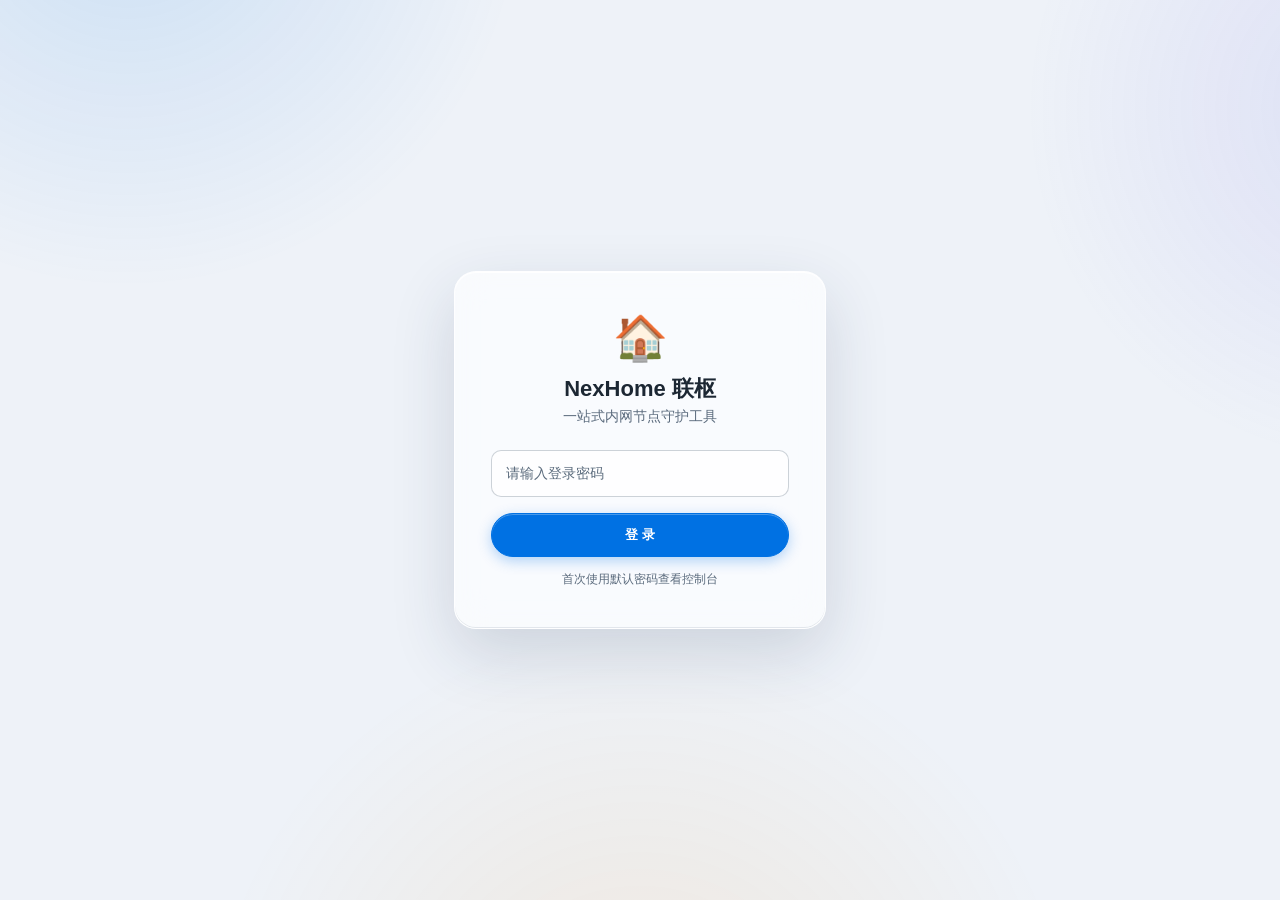
==== commit 3eb1646d: "Web 面板适配手机与平板：响应式布局、卡片化表格与 PWA - 断点三形态：≥1024 完整侧栏 / 768–1023 纯图标栏 / ≤767 抽屉导航（汉堡+遮罩），100dvh 与横竖屏安全区适" ====
--- a/internal/web/web/index.html
+++ b/internal/web/web/index.html
@@ -2,8 +2,16 @@
 <html lang="zh-CN">
 <head>
     <meta charset="UTF-8">
-    <meta name="viewport" content="width=device-width, initial-scale=1.0">
+    <!-- viewport-fit=cover：iPhone 刘海/圆角屏下让页面铺到安全区边缘，再由 CSS 的 safe-area 变量补内边距 -->
+    <meta name="viewport" content="width=device-width, initial-scale=1.0, viewport-fit=cover">
     <title>NexHome 联枢 · 内网节点守护工具</title>
+    <!-- 移动端 PWA：可添加到主屏，theme-color 由 app.js 随浅/深主题同步 -->
+    <meta name="theme-color" id="metaThemeColor" content="#eef2f8">
+    <meta name="apple-mobile-web-app-capable" content="yes">
+    <meta name="apple-mobile-web-app-status-bar-style" content="default">
+    <meta name="apple-mobile-web-app-title" content="NexHome 联枢">
+    <link rel="manifest" href="manifest.webmanifest">
+    <link rel="apple-touch-icon" href="icons/icon-192.png">
     <link rel="stylesheet" href="style.css">
     <script>
         /* 主题初始化：在首屏渲染前确定主题，避免浅色/深色闪屏。默认浅色，用户偏好持久化到 localStorage */
@@ -36,29 +44,36 @@
 
 <!-- 主界面 -->
 <div id="mainView" class="layout hidden">
-    <aside class="sidebar">
-        <div class="brand"><span class="brand-logo">🏠</span> NexHome 联枢</div>
+    <!-- 侧栏三种形态：桌面完整（文字+图标）/ 平板图标栏（768-1023，仅图标）/ 手机抽屉（<768，默认收起） -->
+    <aside class="sidebar" id="sidebar">
+        <div class="brand">
+            <span class="brand-logo">🏠</span><span class="brand-name">NexHome 联枢</span>
+            <button type="button" class="nav-close" id="btnNavClose" aria-label="关闭菜单">✕</button>
+        </div>
         <nav>
-            <a class="nav-item active" data-page="dashboard">📊 总览</a>
-            <a class="nav-item" data-page="home">🧭 网站导航</a>
-            <a class="nav-item" data-page="ddns">🌐 DDNS 同步</a>
-            <a class="nav-item" data-page="stun">🔓 STUN 穿透</a>
-            <a class="nav-item" data-page="monitor">📡 可用性监控</a>
-            <a class="nav-item" data-page="notify">🔔 通知中心</a>
-            <a class="nav-item" data-page="wol">⚡ WOL 唤醒</a>
-            <a class="nav-item" data-page="cert">🔐 SSL 证书</a>
-            <a class="nav-item" data-page="proxy">🔀 代理中心</a>
-            <a class="nav-item" data-page="docker">🐳 Docker 容器</a>
-            <a class="nav-item" data-page="logs">📋 操作日志</a>
-            <a class="nav-item" data-page="diag">🩺 内存监控</a>
-            <a class="nav-item" data-page="settings">⚙️ 系统设置</a>
+            <a class="nav-item active" data-page="dashboard" title="总览"><span class="nav-ico">📊</span><span class="nav-label">总览</span></a>
+            <a class="nav-item" data-page="home" title="网站导航"><span class="nav-ico">🧭</span><span class="nav-label">网站导航</span></a>
+            <a class="nav-item" data-page="ddns" title="DDNS 同步"><span class="nav-ico">🌐</span><span class="nav-label">DDNS 同步</span></a>
+            <a class="nav-item" data-page="stun" title="STUN 穿透"><span class="nav-ico">🔓</span><span class="nav-label">STUN 穿透</span></a>
+            <a class="nav-item" data-page="monitor" title="可用性监控"><span class="nav-ico">📡</span><span class="nav-label">可用性监控</span></a>
+            <a class="nav-item" data-page="notify" title="通知中心"><span class="nav-ico">🔔</span><span class="nav-label">通知中心</span></a>
+            <a class="nav-item" data-page="wol" title="WOL 唤醒"><span class="nav-ico">⚡</span><span class="nav-label">WOL 唤醒</span></a>
+            <a class="nav-item" data-page="cert" title="SSL 证书"><span class="nav-ico">🔐</span><span class="nav-label">SSL 证书</span></a>
+            <a class="nav-item" data-page="proxy" title="代理中心"><span class="nav-ico">🔀</span><span class="nav-label">代理中心</span></a>
+            <a class="nav-item" data-page="docker" title="Docker 容器"><span class="nav-ico">🐳</span><span class="nav-label">Docker 容器</span></a>
+            <a class="nav-item" data-page="logs" title="操作日志"><span class="nav-ico">📋</span><span class="nav-label">操作日志</span></a>
+            <a class="nav-item" data-page="diag" title="内存监控"><span class="nav-ico">🩺</span><span class="nav-label">内存监控</span></a>
+            <a class="nav-item" data-page="settings" title="系统设置"><span class="nav-ico">⚙️</span><span class="nav-label">系统设置</span></a>
         </nav>
         <div class="sidebar-foot">
             <span id="sysInfo" class="muted small"></span>
         </div>
     </aside>
+    <!-- 手机抽屉遮罩：点击关闭菜单，桌面/平板不显示 -->
+    <div class="nav-mask hidden" id="navMask"></div>
     <main class="content">
         <header class="topbar">
+            <button type="button" class="btn icon nav-open" id="btnNavOpen" aria-label="打开菜单" title="菜单">☰</button>
             <h2 id="pageTitle">总览</h2>
             <!-- 顶栏系统资源监控（CPU / 内存 / 虚拟内存），由 app.js 每 5 秒刷新 -->
             <div id="sysMetrics" class="sys-metrics"></div>
--- a/internal/web/web/style.css
+++ b/internal/web/web/style.css
@@ -1,26 +1,27 @@
-/* ============ NexHome 全局样式：素净双主题（默认浅色 / 可切深色） ============
-   设计语言：页面淡蓝灰底 + 卡片纯白 + 1px 蓝灰发丝线分区 + 深蓝灰正文，
-   中性色不用纯灰（避免黑白感），统一带淡蓝调与品牌蓝同色相族；
+/* ============ NexHome 全局样式：液态玻璃双主题（iOS 26 Liquid Glass 风格，默认浅色 / 可切深色） ============
+   设计语言：柔和极光底色（页面光斑作折射源）+ 半透明玻璃卡片（backdrop-filter 背景折射）
+   + 顶部受光高光 / 底部厚边暗影（inset 边缘光）+ 连续大圆角 + 轻悬浮投影；
+   玻璃只上「浮层与容器」（侧栏/顶栏/面板/模态/Toast/磁贴），表格与表单等内容层保持高可读；
    颜色只留一颗品牌蓝（#0071e3）做实底与线条，状态用 Apple system 鲜亮语义色（绿/红/橙/青）。
-   明确不使用：渐变、发光阴影、毛玻璃(backdrop-filter)、极光背景、任何动画与过渡。
-   层级靠四件事表达：底色明度差、边框、字重、强调色；标题带蓝色指示条，按钮/重点提示以对比度优先。
+   玻璃三要素：半透明底（--panel 系 rgba）+ 背景折射（--glass-filter）+ 边缘光（--glass-hi 顶亮 / --glass-lo 底暗），
+   双层降级：不支持 backdrop-filter 或系统开启「减少透明度」（prefers-reduced-transparency）时回退实底。
    用色约定：实色 token（--accent/--green/--red/--orange/--cyan）只上底色、描边、指示条、图表线；
-   文字一律走 --link 或 --*-fg（同色相深/浅一阶），否则鲜亮色在纯白或深底上都会跌破 WCAG AA。
+   文字一律走 --link 或 --*-fg（同色相深/浅一阶），否则鲜亮色在玻璃底上会跌破 WCAG AA。
    主题开关集中在变量层：:root 为深色基线，文件末尾 html[data-theme="light"] 只覆写变量。 */
 :root {
     /* 深色渲染原生控件（下拉箭头、数字步进器、复选框等），与主题底色一致 */
     color-scheme: dark;
 
-    /* 底色与层次。中性色一律不用纯灰，而是带蓝调的深蓝灰（与品牌蓝同色相族），
-       避免整屏黑白感；层次靠“明度差 + 1px 细线”表达，亮度与纯灰方案持平不影响对比度 */
-    --bg: #131a22;           /* 页面底 */
-    --bg-2: #1a232e;         /* 表头 / 弹窗头 / 分区底 */
-    --panel: #1a232e;        /* 卡片实底色 */
-    --panel-glass: #26313f;  /* 普通按钮 / 控件实底 */
-    --hover: #26313f;        /* 行 / 按钮 / 磁贴悬停底 */
-    --input-bg: #202b38;     /* 输入框底 */
-    --border: #31404f;
-    --border-strong: #4b5c6e;
+    /* 底色与层次：面板改为半透明「玻璃底」，叠在极光光斑上形成折射感；
+       中性色延续蓝灰族（与品牌蓝同色相），半透明合成后的明度与原实底方案持平，对比度不降 */
+    --bg: #10161e;           /* 页面底（极光光斑的画布） */
+    --bg-2: rgba(32, 43, 56, .55);      /* 表头 / 弹窗头 / 分区底（半透明玻璃） */
+    --panel: rgba(26, 35, 46, .62);     /* 卡片玻璃底 */
+    --panel-glass: rgba(38, 49, 63, .55);  /* 普通按钮 / 控件玻璃底 */
+    --hover: rgba(56, 70, 88, .5);      /* 行 / 按钮 / 磁贴悬停底 */
+    --input-bg: rgba(32, 43, 56, .55);  /* 输入框底 */
+    --border: rgba(120, 150, 180, .16);
+    --border-strong: rgba(140, 170, 200, .30);
     --text: #e9eef5;
     --muted: #9aaaba;
     
@@ -40,6 +41,7 @@
     --red: #ff453a;
     --orange: #ff9f0a;
     --cyan: #48cfcb;         /* 青绿：图表第二序列（比 --chart-line 暗一档，不单靠色相区分） */
+    --purple: #bf5af2;       /* 紫：Docker 统计卡第五色彩条（Apple dark 紫） */
     --ok-fg: #30d158;
     --err-fg: #ff8a80;       /* 实色 #ff453a 压在深底上仅 2.7:1，文字必须用浅一档 */
     --warn-fg: #ff9f0a;
@@ -56,27 +58,45 @@
     --info-bd: rgba(100, 210, 255, .4);
     --gray-bd: rgba(154, 170, 186, .32);
     
-    /* 历史别名：docker.js 等内联样式仍按旧变量名引用，取值收敛到对应语义色 */
+    /* 历史别名：docker.js 等内联样式仍按旧变量名引用，取值收敛到对应语义色；
+       --panel-solid 保持实色（原生 select 弹出菜单不吃玻璃） */
     --panel-solid: #26313f;
-    --code-bg: #202b38;
+    --code-bg: rgba(16, 22, 30, .55);
     --err-soft-bg: rgba(255, 69, 58, .14);
     --err-soft-border: rgba(255, 69, 58, .42);
     
-    /* 圆角：卡片 12px、控件 8px、按钮胶囊（Apple 用 980px）；卡片无投影，仅浮层有轻投影 */
+    /* 圆角：连续大圆角（iOS 连续曲率）—— 面板/卡片 16px、内部小块 10px、登录卡/模态 22px；玻璃带轻悬浮投影 */
     --radius: 0px;
     --radius-sm: 0px;
+    --radius-lg: 22px;
     --radius-pill: 980px;
     --radius-input: 10px;    /* 输入框/下拉/文本域圆角 */
     /* 下拉自绘箭头（appearance:none 后由 background-image 提供，深色取 --muted 色） */
     --select-arrow: url("data:image/svg+xml,%3Csvg xmlns='http://www.w3.org/2000/svg' width='10' height='6' viewBox='0 0 10 6'%3E%3Cpath d='M1 1l4 4 4-4' fill='none' stroke='%239aaaba' stroke-width='1.5' stroke-linecap='round' stroke-linejoin='round'/%3E%3C/svg%3E");
-    --shadow-pop: 0 6px 20px rgba(0, 0, 0, .45);
-    
+
+    /* 液态玻璃材质 token：折射滤镜 / 玻璃描边与边缘光 / 悬浮投影 / 极光光斑 */
+    --glass-filter: blur(18px) saturate(160%);
+    --glass-edge: rgba(148, 180, 210, .20);   /* 玻璃外描边（折射亮线） */
+    --glass-hi: rgba(255, 255, 255, .10);     /* 顶部内高光（受光边） */
+    --glass-lo: rgba(5, 9, 15, .32);          /* 底部内暗边（厚边折射） */
+    --glass-drop: rgba(3, 7, 12, .40);        /* 玻璃悬浮投影 */
+    --blob-1: rgba(10, 132, 255, .28);        /* 极光光斑：品牌蓝（深底需更浓才透得出玻璃） */
+    --blob-2: rgba(99, 91, 235, .22);         /* 极光光斑：紫 */
+    --blob-3: rgba(64, 200, 220, .17);        /* 极光光斑：青 */
+    --shadow-pop: 0 16px 48px rgba(3, 8, 14, .5);
+
     /* 图表 / 进度条：--chart-line 为折线主线与条形填充色，面积填充靠 fill-opacity 淡化 */
-    --bar-track: #31404f;
+    --bar-track: rgba(140, 170, 200, .16);
     --chart-line: #2997ff;
     
     /* 导航首页背景图：由首页内联样式按配置覆盖（url('...')），默认无背景 */
     --nav-bg: none;
+
+    /* 内容区页边距：桌面 24/20，手机在断点内收紧；导航首页的负边距与之联动 */
+    --page-px: 24px;
+    --page-py: 20px;
+    --topbar-py: 14px;
+    --sidebar-w: 214px;
     
     /* 导航磁贴每卡主色（r,g,b）：由 home.js 按图标主色分析结果内联覆盖。
        现仅用于图标底托着色与悬停描边，不再参与渐变/发光；取不到主色时兜底为品牌蓝 */
@@ -96,11 +116,40 @@
     overflow: hidden;
 }
 
+/* 极光光斑层：液态玻璃的「折射源」。固定定位不随滚动，radial-gradient 柔和色斑，
+   backdrop-filter 模糊时把光斑一并折射，玻璃卡片因此有色温渐变而非一片死灰 */
+body::before {
+    content: "";
+    position: fixed;
+    inset: 0;
+    z-index: -1;
+    background:
+        radial-gradient(40rem 40rem at 10% -12%, var(--blob-1), transparent 62%),
+        radial-gradient(36rem 36rem at 108% 12%, var(--blob-2), transparent 62%),
+        radial-gradient(44rem 44rem at 50% 118%, var(--blob-3), transparent 62%);
+    pointer-events: none;
+}
+
+/* ---------- 液态玻璃材质：直接浮在极光底上的容器做背景折射 ----------
+   Apple 规则：玻璃只上浮层与容器；面板内部的嵌套小卡（docker-stat / pick-row 等）
+   只继承半透明底不再叠 blur，省合成层；表格/输入框等内容层保持高可读，不二次模糊 */
+.sidebar, .topbar, .panel, .login-card, .modal, .confirm-box, .toast,
+.select-menu, .nav-tile, .diag-tip, .tf-tip {
+    -webkit-backdrop-filter: var(--glass-filter);
+    backdrop-filter: var(--glass-filter);
+}
+
+/* 模态遮罩磨砂：全屏轻模糊一次，叠出 iOS sheet 的层次感（比内容玻璃轻，控开销） */
+.modal-mask, .confirm-mask {
+    -webkit-backdrop-filter: blur(8px) saturate(120%);
+    backdrop-filter: blur(8px) saturate(120%);
+}
+
 .hidden { display: none !important; }
 .muted { color: var(--muted); }
 .small { font-size: 12px; }
 
-/* ---------- 滚动条：中性灰实色，无渐变 ---------- */
+/* ---------- 滚动条：中性半透明，无渐变 ---------- */
 * { scrollbar-width: thin; scrollbar-color: var(--border-strong) transparent; }
 ::-webkit-scrollbar { width: 9px; height: 9px; }
 ::-webkit-scrollbar-track { background: transparent; }
@@ -110,21 +159,30 @@
 /* ---------- 登录页 ---------- */
 .login-wrap {
     min-height: 100vh;
+    min-height: 100dvh;   /* 移动浏览器地址栏收回/展开时不被裁切，旧浏览器回退 100vh */
     display: flex;
     align-items: center;
     justify-content: center;
     position: relative;
     overflow: hidden;
+    padding: 24px 16px;
+    padding-top: max(24px, env(safe-area-inset-top));
+    padding-bottom: max(24px, env(safe-area-inset-bottom));
 }
 
 .login-card {
     position: relative;
     background: var(--panel);
-    border: 1px solid var(--border-strong);
-    border-radius: var(--radius);
+    border: 1px solid var(--glass-edge);
+    border-radius: var(--radius-lg);
     padding: 40px 36px;
     width: 372px;
+    max-width: 100%;   /* 320~360px 小屏下不横向溢出 */
     text-align: center;
+    box-shadow:
+        inset 0 1px 0 var(--glass-hi),
+        inset 0 -1px 0 var(--glass-lo),
+        0 24px 64px var(--glass-drop);
 }
 
 .login-logo { font-size: 44px; }
@@ -149,35 +207,73 @@
 .login-card .small { margin-top: 14px; display: block; }
 
 /* ---------- 布局 ---------- */
-/* 锁定视口高度：整页不滚动，滚动只发生在右侧 .page-body 内，左侧菜单保持固定 */
-.layout { display: flex; height: 100vh; overflow: hidden; position: relative; }
+/* 锁定视口高度：整页不滚动，滚动只发生在右侧 .page-body 内，左侧菜单保持固定。
+   dvh 让移动浏览器地址栏收起/展开时高度跟随可视区，避免底部被裁。 */
+.layout { display: flex; height: 100vh; height: 100dvh; overflow: hidden; position: relative; }
 
 .sidebar {
-    width: 214px;
+    width: var(--sidebar-w);
     background: var(--panel);
     color: var(--muted);
     display: flex;
     flex-direction: column;
     flex-shrink: 0;
-    border-right: 1px solid var(--border);
+    border-right: 1px solid var(--glass-edge);
     overflow-y: auto;
 }
 
+/* 顶部品牌区：图标 + 名称 + 抽屉关闭按钮（仅手机抽屉显示） */
 .brand {
-    padding: 20px 16px;
+    padding: 16px;
     font-size: 16px;
     font-weight: 700;
     border-bottom: 1px solid var(--border);
     color: var(--text);
-}
-
-.brand-logo { margin-right: 6px; }
+    display: flex;
+    align-items: center;
+    gap: 6px;
+    white-space: nowrap;
+}
+
+.brand-logo { margin-right: 0; }
+
+/* 抽屉关闭按钮与顶栏汉堡按钮：桌面/平板不占位，仅在各自断点显示 */
+.nav-close {
+    display: none;
+    margin-left: auto;
+    flex-shrink: 0;
+    width: 34px; height: 34px;
+    align-items: center;
+    justify-content: center;
+    border: 1px solid var(--border-strong);
+    border-radius: var(--radius-input);
+    background: var(--panel-glass);
+    color: var(--muted);
+    font-size: 14px;
+    font-family: inherit;
+    cursor: pointer;
+}
+.nav-close:hover { color: var(--text); background: var(--hover); }
+
+.topbar .nav-open { display: none; flex-shrink: 0; }
+
+/* 手机抽屉遮罩 */
+.nav-mask {
+    position: fixed;
+    inset: 0;
+    z-index: 115;
+    background: rgba(6, 10, 16, .42);
+    -webkit-backdrop-filter: blur(2px);
+    backdrop-filter: blur(2px);
+}
 
 .sidebar nav { flex: 1; padding: 12px 10px; }
 
 .nav-item {
     position: relative;
-    display: block;
+    display: flex;
+    align-items: center;
+    gap: 8px;
     padding: 10px 14px;
     border-radius: var(--radius-sm);
     cursor: pointer;
@@ -188,6 +284,10 @@
     border: 1px solid transparent;
 }
 
+/* 导航图标定宽居中：平板图标栏裁掉文字后，各图标纵向对齐成一条线 */
+.nav-ico { width: 20px; flex-shrink: 0; text-align: center; font-size: 15px; line-height: 1.35; }
+.nav-label { overflow: hidden; text-overflow: ellipsis; }
+
 .nav-item:hover { background: var(--hover); }
 
 /* 选中态：淡蓝底 + 品牌蓝文字 + 左侧指示条（不用整块实蓝，画面更轻更年轻，
@@ -205,8 +305,8 @@
 
 .topbar {
     background: var(--panel);
-    padding: 14px 24px;
-    border-bottom: 1px solid var(--border);
+    padding: var(--topbar-py) var(--page-px);
+    border-bottom: 1px solid var(--glass-edge);
     display: flex;
     align-items: center;
     justify-content: space-between;
@@ -262,7 +362,7 @@
 .metric-bar.warn i { background: var(--orange); }
 .metric-bar.err i { background: var(--red); }
 
-.page-body { padding: 20px 24px; flex: 1; overflow-y: auto; }
+.page-body { padding: var(--page-py) var(--page-px); flex: 1; overflow-y: auto; overflow-x: hidden; }
 
 /* ---------- 通用组件：按钮 ---------- */
 .btn {
@@ -279,6 +379,7 @@
     font-size: 13px;
     font-family: inherit;
     overflow: hidden;
+    box-shadow: inset 0 1px 0 var(--glass-hi);   /* 顶部受光：胶囊有玻璃厚度 */
 }
 
 /* 悬停只做底色/描边变化：不位移、不扫光、不发光。
@@ -292,6 +393,8 @@
     border-color: var(--primary);
     color: var(--primary-fg);
     font-weight: 600;
+    /* iOS tint 按钮：顶部内高光 + 同色系柔光投影，像从玻璃上抬起一颗 */
+    box-shadow: inset 0 1px 0 rgba(255, 255, 255, .28), 0 4px 14px rgba(0, 113, 227, .30);
 }
 .btn.primary:hover:not(:disabled) { background: var(--primary-dark); border-color: var(--primary-dark); color: var(--primary-fg); }
 
@@ -334,15 +437,19 @@
 .seg-btn.active { background: var(--primary); color: var(--primary-fg); font-weight: 600; }
 .seg-btn.active:hover { background: var(--primary); color: var(--primary-fg); }
 
-/* ---------- 面板：实底色 + 1px 边框，无投影无高光 ---------- */
+/* ---------- 面板：半透明玻璃 + 顶亮底暗边缘光 + 轻悬浮投影 ---------- */
 .panel {
     position: relative;
     background: var(--panel);
-    border: 1px solid var(--border);
+    border: 1px solid var(--glass-edge);
     border-radius: var(--radius);
     padding: 18px;
     margin-bottom: 18px;
     overflow: hidden;
+    box-shadow:
+        inset 0 1px 0 var(--glass-hi),
+        inset 0 -1px 0 var(--glass-lo),
+        0 8px 28px var(--glass-drop);
 }
 
 .toolbar {
@@ -355,13 +462,13 @@
 
 .toolbar .spacer { flex: 1; }
 
-/* 提示条：实底 + 左侧信息蓝指示条，正文用主文字色保证可读（danger/ok 等类型由内联样式改指示条颜色） */
+/* 提示条：半透明玻璃底 + 左侧信息蓝指示条，正文用主文字色保证可读（danger/ok 等类型由内联样式改指示条颜色） */
 .tip {
     background: var(--panel-glass);
     border: 1px solid var(--border);
     border-left: 3px solid var(--accent);
     color: var(--text);
-    border-radius: var(--radius);
+    border-radius: var(--radius-sm);
     padding: 11px 14px;
     font-size: 13px;
     margin-bottom: 14px;
@@ -384,8 +491,14 @@
 /* 固定布局下列宽不随内容扩展，单元格内超长徽标（如可用性自测结果）需允许换行 */
 td .badge { white-space: normal; word-break: break-all; }
 
-/* 宽表格横向滚动：列内容总宽超过容器时不挤压列宽，改为出现横向滑动条（配合表格的 min-width） */
-.table-scroll { overflow-x: auto; }
+/* 组合名徽标按词折行（badge 的附加类 badge-wrap，如 Compose「项目/服务」）：
+   在连字符与零宽空格（JS 侧插入 U+200B）处自然断行而非逐字符硬切，
+   避免 "nex-h ome" 这类撕裂观感；超长无断点串仍兜底断词 */
+td .badge.badge-wrap { word-break: normal; overflow-wrap: break-word; line-height: 1.7; }
+
+/* 宽表格横向滚动：列内容总宽超过容器时不挤压列宽，改为出现横向滑动条（配合表格的 min-width）。
+   表格未超宽时不产生滚动条；移动端保留惯性滚动 */
+.table-scroll { overflow-x: auto; -webkit-overflow-scrolling: touch; max-width: 100%; }
 .table-scroll > table { margin-bottom: 0; }
 
 /* 操作列：图标按钮成组，紧凑且悬停有语义提示（title） */
@@ -563,21 +676,23 @@
 /* .field 表单里的下拉与输入框同宽；toolbar 等处保持内容宽（div 默认撑满需显式收回） */
 .field .select-view { width: 100%; }
 
-/* 浮层列表：实底 + 1px 边框 + 浮层轻投影；z-index 高于弹窗(100)/toast(200)/确认框(300) */
+/* 浮层列表：玻璃底 + 折射亮边 + 浮层投影；z-index 高于弹窗(100)/toast(200)/确认框(300) */
 .select-menu {
     position: fixed;
     z-index: 400;
     min-width: 100px;
     padding: 4px;
-    background: var(--panel-solid);
-    border: 1px solid var(--border-strong);
-    border-radius: var(--radius-input);
-    box-shadow: var(--shadow-pop);
+    background: var(--panel);
+    border: 1px solid var(--glass-edge);
+    border-radius: var(--radius);
+    box-shadow:
+        inset 0 1px 0 var(--glass-hi),
+        var(--shadow-pop);
     overflow-y: auto;
 }
 .select-opt {
     padding: 7px 10px;
-    border-radius: 6px;   /* 外层 10px - 内边距 4px，嵌套圆角对齐 */
+    border-radius: 8px;   /* 外层 16px - 内边距 4px，嵌套圆角对齐 */
     font-size: 13px;
     color: var(--text);
     cursor: pointer;
@@ -597,7 +712,7 @@
 /* STUN 穿透任务表单：集成配置分区（ESA / Webhook / 通知）卡片化，与顶部基础字段区分，长表单更易扫读 */
 .field.form-section {
     border: 1px solid var(--border);
-    border-radius: var(--radius);
+    border-radius: var(--radius-sm);
     padding: 14px 16px 16px;
     background: var(--bg-2);
 }
@@ -621,7 +736,7 @@
 .field.form-section .sec-desc { font-size: 12px; color: var(--muted); line-height: 1.6; margin: 6px 0 12px; }
 
 /* Webhook 占位符参考：默认折叠，避免 17 行文档表格撑长表单 */
-.ph-ref { margin-top: 10px; border: 1px solid var(--border); border-radius: var(--radius); background: var(--code-bg); }
+.ph-ref { margin-top: 10px; border: 1px solid var(--border); border-radius: var(--radius-sm); background: var(--code-bg); }
 .ph-ref > summary { cursor: pointer; padding: 9px 12px; font-size: 12px; color: var(--text); list-style: none; display: flex; align-items: center; gap: 7px; user-select: none; }
 .ph-ref > summary::-webkit-details-marker { display: none; }
 .ph-ref > summary::before { content: "▸"; color: var(--muted); font-size: 11px; }
@@ -645,7 +760,7 @@
     gap: 10px;
     padding: 9px 12px;
     border: 1px solid var(--border);
-    border-radius: var(--radius);
+    border-radius: var(--radius-sm);
     background: var(--panel);
     font-size: 12.5px;
     color: var(--text);   /* 覆盖 .field label 的次要灰：勾选行的名称是正文信息，不该整行发暗 */
@@ -698,7 +813,7 @@
 .pick-empty {
     padding: 10px 12px;
     border: 1px dashed var(--border-strong);
-    border-radius: var(--radius);
+    border-radius: var(--radius-sm);
     background: var(--bg-2);
     font-size: 12px;
     color: var(--muted);
@@ -714,7 +829,7 @@
     padding: 12px;
     margin-bottom: 12px;
     border: 1px solid var(--border);
-    border-radius: var(--radius);
+    border-radius: var(--radius-sm);
     background: var(--panel);
 }
 .wh-row-head { display: flex; gap: 8px; align-items: center; flex-basis: 100%; }
@@ -727,25 +842,35 @@
 .wh-body { min-height: 100px; font-family: Consolas, "Courier New", monospace; }
 .wh-status { flex-basis: 100%; }
 
-/* ---------- 模态框：实底卡片 + 边框 + 轻投影（浮层才允许投影），无入场动画 ---------- */
+/* ---------- 模态框：玻璃卡片 + 折射亮边 + 浮层投影，遮罩磨砂 ---------- */
 .modal-mask {
     position: fixed; inset: 0;
-    background: rgba(0, 0, 0, .55);
+    background: rgba(6, 10, 16, .42);
     display: flex;
     align-items: flex-start;
     justify-content: center;
     padding: 6vh 16px;
+    padding-top: max(6vh, env(safe-area-inset-top));
     z-index: 100;
     overflow-y: auto;
 }
 
 .modal {
     background: var(--panel);
-    border: 1px solid var(--border-strong);
-    border-radius: var(--radius);
+    border: 1px solid var(--glass-edge);
+    border-radius: var(--radius-lg);
     width: 620px;
     max-width: 100%;
-    box-shadow: var(--shadow-pop);
+    /* 弹窗高不超过可视区（dvh 跟随移动端地址栏）：表头固定，正文内部滚动，
+       避免长表单把整张卡片撑出屏幕、只能靠遮罩滚动 */
+    max-height: calc(100vh - 12vh);
+    max-height: calc(100dvh - 12vh);
+    display: flex;
+    flex-direction: column;
+    box-shadow:
+        inset 0 1px 0 var(--glass-hi),
+        inset 0 -1px 0 var(--glass-lo),
+        var(--shadow-pop);
     overflow: hidden;
 }
 
@@ -759,16 +884,17 @@
     align-items: center;
     background: var(--bg-2);
     color: var(--text);
+    flex-shrink: 0;
 }
 
 .modal-close { cursor: pointer; color: var(--muted); padding: 2px 8px; border-radius: 4px; }
 .modal-close:hover { color: var(--err-fg); background: var(--err-bg); }
-.modal-body { padding: 20px; }
+.modal-body { padding: 20px; overflow-y: auto; flex: 1; min-height: 0; }
 
 /* ---------- 全局确认弹窗（替代原生 confirm） ---------- */
 .confirm-mask {
     position: fixed; inset: 0;
-    background: rgba(0, 0, 0, .55);
+    background: rgba(6, 10, 16, .42);
     display: flex;
     align-items: center;
     justify-content: center;
@@ -778,13 +904,16 @@
 
 .confirm-box {
     background: var(--panel);
-    border: 1px solid var(--border-strong);
-    border-radius: var(--radius);
+    border: 1px solid var(--glass-edge);
+    border-radius: var(--radius-lg);
     width: 400px;
     max-width: 100%;
     padding: 28px 24px 22px;
     text-align: center;
-    box-shadow: var(--shadow-pop);
+    box-shadow:
+        inset 0 1px 0 var(--glass-hi),
+        inset 0 -1px 0 var(--glass-lo),
+        var(--shadow-pop);
 }
 
 .confirm-icon {
@@ -817,7 +946,7 @@
 .confirm-box.danger #confirmOk { background: var(--red); border-color: var(--red); color: var(--primary-fg); font-weight: 600; }
 .confirm-box.danger #confirmOk:hover { background: var(--err-fg); border-color: var(--err-fg); color: var(--primary-fg); }
 
-/* ---------- Toast：实底 + 左侧语义指示条 ---------- */
+/* ---------- Toast：玻璃浮条 + 左侧语义指示条 ---------- */
 .toast {
     position: fixed;
     top: 22px;
@@ -826,13 +955,15 @@
     background: var(--panel);
     color: var(--text);
     padding: 11px 22px;
-    border: 1px solid var(--border-strong);
+    border: 1px solid var(--glass-edge);
     border-left: 3px solid var(--muted);
     border-radius: var(--radius);
     font-size: 13px;
     font-weight: 500;
     z-index: 200;
-    box-shadow: var(--shadow-pop);
+    box-shadow:
+        inset 0 1px 0 var(--glass-hi),
+        var(--shadow-pop);
 }
 
 .toast.err { color: var(--err-fg); border-color: var(--err-bd); border-left-color: var(--red); }
@@ -840,13 +971,13 @@
 
 /* ---------- 导航首页：背景图 + 图标墙 ---------- */
 /* 负外边距让背景铺满整个内容区；::before 承载背景图并模糊（仅为文字可读性，非装饰），
-   磁贴本身为不透明实底卡片，因此文字无需任何阴影 */
+   磁贴本身为玻璃卡片，背景图透过玻璃折射，文字无需任何阴影 */
 .nav-page {
     position: relative;
     isolation: isolate;
-    margin: -20px -24px;
-    padding: 20px 24px;
-    min-height: calc(100% + 40px);
+    margin: calc(var(--page-py) * -1) calc(var(--page-px) * -1);
+    padding: var(--page-py) var(--page-px);
+    min-height: calc(100% + var(--page-py) * 2);
     overflow: hidden;   /* 裁掉 ::before 模糊层外延，避免滚动容器出现横向滚动条 */
 }
 
@@ -858,7 +989,7 @@
     background-image: var(--nav-bg, none);
     background-size: cover;
     background-position: center;
-    filter: blur(14px);
+    filter: blur(5px);
 }
 
 .nav-grid {
@@ -869,7 +1000,7 @@
     padding: 6px 2px;
 }
 
-/* 磁贴：实底卡片；保留每卡主色（仅用于描边与图标底托），无流光、无位移 */
+/* 磁贴：玻璃卡片（浮在背景图/极光上，折射最明显）；保留每卡主色（仅用于描边与图标底托） */
 .nav-tile {
     position: relative;
     display: flex;
@@ -881,7 +1012,10 @@
     cursor: pointer;
     overflow: hidden;
     background: var(--panel);
-    border: 1px solid var(--border);
+    border: 1px solid var(--glass-edge);
+    box-shadow:
+        inset 0 1px 0 var(--glass-hi),
+        0 6px 20px var(--glass-drop);
 }
 
 .nav-tile:hover {
@@ -995,7 +1129,7 @@
 
 .img-cell {
     border: 1px solid var(--border);
-    border-radius: var(--radius);
+    border-radius: var(--radius-sm);
     padding: 8px;
     display: flex;
     flex-direction: column;
@@ -1017,7 +1151,7 @@
 .img-ops { display: flex; gap: 4px; flex-wrap: wrap; }
 .img-ops .btn { padding: 2px 7px; font-size: 11px; }
 
-.img-preview-wrap { text-align: center; background: var(--code-bg); border-radius: var(--radius); padding: 12px; }
+.img-preview-wrap { text-align: center; background: var(--code-bg); border-radius: var(--radius-sm); padding: 12px; }
 .img-preview-wrap img { max-width: 100%; max-height: 60vh; }
 
 /* ---------- 导航图标选择区（新增/编辑表单） ---------- */
@@ -1027,7 +1161,7 @@
     width: 48px; height: 48px;
     flex-shrink: 0;
     border: 1px solid var(--border);
-    border-radius: var(--radius);
+    border-radius: var(--radius-sm);
     background: var(--code-bg);
     display: flex;
     align-items: center;
@@ -1060,7 +1194,7 @@
 }
 .diag-track i { display: block; height: 100%; border-radius: 4px; }
 .diag-val { white-space: nowrap; font-variant-numeric: tabular-nums; color: var(--text); }
-.diag-svg { width: 100%; height: 220px; display: block; background: var(--code-bg); border: 1px solid var(--border); border-radius: var(--radius); }
+.diag-svg { width: 100%; height: 220px; display: block; background: var(--code-bg); border: 1px solid var(--border); border-radius: var(--radius-sm); }
 /* 内存时间线图：左侧 Y 轴刻度 + 底部 X 轴时间 + 悬停十字准线/气泡（HTML 叠加，不受 SVG 拉伸影响） */
 .diag-chart { display: grid; grid-template-columns: auto 1fr; grid-template-rows: auto auto; column-gap: 8px; }
 .diag-yaxis { grid-column: 1; grid-row: 1; position: relative; width: 56px; height: 220px; font-size: 11px; color: var(--muted); font-variant-numeric: tabular-nums; }
@@ -1081,6 +1215,10 @@
 
 .pager { display: flex; gap: 8px; align-items: center; margin-top: 12px; justify-content: flex-end; }
 
+/* 日志页码跳转：说明文字与窄输入框成组，避免被 .pager 的 flex 拉伸变形 */
+.log-jump { display: inline-flex; align-items: center; gap: 6px; color: var(--muted); font-size: 12px; }
+.log-jump input { width: 64px; padding: 4px 8px; font-size: 12px; }
+
 /* ---------- Docker 模块 ---------- */
 .docker-stats {
     display: grid;
@@ -1097,14 +1235,20 @@
     padding: 14px 14px 14px 17px;
     overflow: hidden;
 }
-/* 左侧 3px 指示条：默认中性，悬停仅换描边，不位移 */
+/* 左侧 3px 指示条：五张统计卡按序各上一色（蓝/绿/青/紫/橙），悬停仅换描边，不位移 */
 .docker-stat::before {
     content: "";
     position: absolute;
     left: 0; top: 0; bottom: 0;
     width: 3px;
-    background: var(--border-strong);
-}
+    background: var(--accent);
+}
+/* 彩条顺序对齐 dockerHeader() 卡片顺序：Docker 版本-品牌蓝 / 容器-绿 / 镜像-青 / 卷-紫 / 宿主-橙 */
+.docker-stats .docker-stat:nth-child(1)::before { background: var(--accent); }
+.docker-stats .docker-stat:nth-child(2)::before { background: var(--green); }
+.docker-stats .docker-stat:nth-child(3)::before { background: var(--cyan); }
+.docker-stats .docker-stat:nth-child(4)::before { background: var(--purple); }
+.docker-stats .docker-stat:nth-child(5)::before { background: var(--orange); }
 .docker-stat:hover { border-color: var(--border-strong); background: var(--hover); }
 
 .docker-stat .v { font-size: 16px; font-weight: 700; word-break: break-all; color: var(--text); }
@@ -1253,7 +1397,7 @@
 .dash-speed-tile {
     background: var(--panel-glass);
     border: 1px solid var(--border);
-    border-radius: var(--radius);
+    border-radius: var(--radius-sm);
     padding: 14px 16px;
     text-align: center;
 }
@@ -1293,7 +1437,7 @@
 .tf-card {
     background: var(--panel);
     border: 1px solid var(--border);
-    border-radius: var(--radius);
+    border-radius: var(--radius-sm);
     padding: 10px 12px 6px;
 }
 .tf-head { display: flex; align-items: center; gap: 6px; font-size: 12px; font-weight: 700; color: var(--text); margin-bottom: 2px; }
@@ -1308,23 +1452,163 @@
     .metric-sub { display: none; }
 }
 
-@media (max-width: 860px) {
-    /* 窄屏上下堆叠，恢复整页滚动 */
-    body { overflow: auto; }
-    .layout { flex-direction: column; height: auto; min-height: 100vh; overflow: visible; }
+/* 平板（768~1023）：侧栏收窄为纯图标栏，内容区优先；顶栏指标换行到第二行。
+   iPad 竖屏（768/834）落在此区间，横屏（1024/1180/1366）仍用桌面完整侧栏。 */
+@media (min-width: 768px) and (max-width: 1023px) {
+    :root { --sidebar-w: 76px; }
+    .brand { justify-content: center; padding: 16px 8px; gap: 0; }
+    .brand-name { display: none; }
+    .sidebar nav { padding: 10px 8px; }
+    .nav-item { justify-content: center; padding: 12px 0; gap: 0; }
+    .nav-label { display: none; }
+    .sidebar-foot { display: none; }
+    /* 顶栏空间不足：标题与按钮一行，指标条整体换到第二行（flex:1 的 basis 为 0，需显式改成 100% 才换行） */
     .topbar { flex-wrap: wrap; }
-    /* 窄屏下监控条换行到顶栏下一行，避免挤压标题与按钮 */
-    .sys-metrics { order: 3; width: 100%; justify-content: flex-start; margin: 10px 0 0; }
-    .sidebar { width: 100%; flex-direction: row; align-items: center; overflow-x: auto; border-right: none; border-bottom: 1px solid var(--border); }
-    .sidebar nav { display: flex; padding: 6px; }
-    .nav-item { white-space: nowrap; margin: 0 2px; }
-    .brand { border: none; white-space: nowrap; }
-    .sidebar-foot { display: none; }
-    .page-body { overflow-y: visible; }
-    .form-grid { grid-template-columns: 1fr; }
+    .sys-metrics { order: 3; flex: 1 0 100%; width: 100%; justify-content: flex-start; margin: 10px 0 0; gap: 6px 18px; }
+    .metric-bar { width: 44px; }
+    /* 三列并排的表单在图标栏宽度下过挤，收敛为单列；两列表单保留 */
     #certSettingForm { grid-template-columns: 1fr; }
     #pwdForm { grid-template-columns: 1fr; }
-    .px-pane { grid-template-columns: 1fr; }
+}
+
+/* 手机（<768）：侧栏变左侧抽屉（默认收起），顶栏留汉堡按钮，内容区收紧。
+   手机横屏（宽度可到 844）仍归此档，保证导航可展开而不占宽度。 */
+@media (max-width: 767px) {
+    :root { --page-px: 14px; --page-py: 14px; --topbar-py: 10px; }
+
+    /* 横屏刘海/圆角安全区：左右内边距取页面边距与安全区的较大值（刘海在左或在右都覆盖） */
+    .topbar, .page-body {
+        padding-left: max(var(--page-px), env(safe-area-inset-left));
+        padding-right: max(var(--page-px), env(safe-area-inset-right));
+    }
+
+    /* 抽屉：fixed 滑出，遮罩点击关闭（由 app.js 切换 .nav-open） */
+    .sidebar {
+        position: fixed;
+        inset: 0 auto 0 0;
+        width: min(272px, 84vw);
+        z-index: 120;
+        transform: translateX(-100%);
+        transition: transform .22s ease;
+        box-shadow: 8px 0 32px rgba(3, 8, 14, .28);
+        padding-top: env(safe-area-inset-top);
+        padding-bottom: env(safe-area-inset-bottom);
+        padding-left: env(safe-area-inset-left);
+    }
+    .layout.nav-open .sidebar { transform: none; }
+    .nav-close { display: inline-flex; }
+    .topbar .nav-open { display: inline-flex; }
+
+    /* 顶栏：汉堡 + 标题 + 两个按钮；指标条换行到第二行并压成单行纯数值
+       （顶栏是全站 CPU/内存/虚拟内存唯一入口，手机不隐藏；迷你进度条省去，
+       数值本身带 % 已足够，整行只多约 24px 高） */
+    .topbar { gap: 8px; flex-wrap: wrap; }
+    .topbar h2 { font-size: 16px; flex: 1; min-width: 0; white-space: nowrap; overflow: hidden; text-overflow: ellipsis; }
+    .sys-metrics { order: 3; flex: 1 0 100%; width: 100%; justify-content: flex-start; margin: 6px 0 0; gap: 4px 16px; }
+    .sys-metrics .metric-bar { display: none; }
+    .topbar-actions { gap: 6px; }
+
+    /* 表单/页签一律单列 */
+    .form-grid, #certSettingForm, #pwdForm, .px-pane { grid-template-columns: 1fr; }
+    .panel { padding: 14px; margin-bottom: 14px; }
+    .login-card { padding: 30px 22px; }
+
+    /* 统计卡凑成两列：180px 下限在 360~430 屏上只能排一列，浪费纵向空间 */
+    .dash-stat { flex: 1 1 150px; padding: 12px 12px 12px 16px; gap: 10px; }
+    .dash-stat .v { font-size: 17px; }
+    .docker-stats { grid-template-columns: repeat(auto-fit, minmax(150px, 1fr)); }
+
+    .pager { flex-wrap: wrap; justify-content: flex-start; }
+    .confirm-box { padding: 24px 18px 18px; }
+    .toast { max-width: calc(100vw - 28px); padding: 10px 16px; }
+
+    /* 弹窗近乎全屏：左右只留 10px，正文自己滚动 */
+    .modal-mask {
+        padding-top: max(10px, env(safe-area-inset-top));
+        padding-bottom: max(10px, env(safe-area-inset-bottom));
+        padding-left: max(10px, env(safe-area-inset-left));
+        padding-right: max(10px, env(safe-area-inset-right));
+    }
+    .modal { width: 100%; max-height: calc(100vh - 20px); max-height: calc(100dvh - 20px); border-radius: 16px; }
+    .modal-head { padding: 12px 14px; }
+    .modal-body { padding: 14px; }
+    .modal-close { padding: 6px 10px; }
+
+    /* 卡片化表格（.cards）：代理站点、导航管理这类主数据表列宽合计 1100px+，
+       手机上整表横滑难以定位，改为逐条卡片；字段名由 td 的 data-label 提供行首标签 */
+    .table-scroll.cards-wrap { overflow-x: visible; }
+    table.cards { min-width: 0 !important; table-layout: auto; }
+    table.cards thead { display: none; }
+    table.cards tr {
+        display: block;
+        padding: 8px 12px;
+        margin-bottom: 10px;
+        background: var(--panel-glass);
+        border: 1px solid var(--border);
+        border-radius: var(--radius-input);
+    }
+    table.cards tr:last-child { margin-bottom: 0; }
+    table.cards tr:hover td { background: transparent; }
+    table.cards td {
+        display: flex;
+        align-items: center;
+        gap: 10px;
+        width: auto;
+        padding: 6px 0;
+        border-bottom: 1px dashed var(--border);
+    }
+    table.cards td:last-child { border-bottom: 0; }
+    table.cards td::before { content: attr(data-label); flex: 0 0 76px; color: var(--muted); font-size: 12px; line-height: 1.4; }
+    table.cards td.no-label::before { content: none; }
+    table.cards td.no-label { display: block; }
+    table.cards td.card-ops { display: flex; justify-content: flex-end; gap: 8px; }
+    /* 空单元格（如未上传图标的「图标」行）不占一行 */
+    table.cards td:empty { display: none; }
+
+    /* 抽屉展开时锁住背后内容滚动（滚动位置不丢失） */
+    .layout.nav-open .page-body { overflow: hidden; }
+}
+
+/* 手机小屏（<420）：进一步收紧排版，避免长按钮/长标题溢出 */
+@media (max-width: 419px) {
+    .topbar-actions .btn { padding: 5px 10px; }
+    .toolbar > .muted.small { flex-basis: 100%; }
+    .dash-stats { gap: 10px; }
+    .nav-grid { grid-template-columns: repeat(auto-fill, minmax(120px, 1fr)); gap: 16px 10px; }
+    .tile-icon { width: 64px; height: 64px; font-size: 32px; }
+    .img-grid { grid-template-columns: repeat(auto-fill, minmax(120px, 1fr)); }
+}
+
+/* 触屏设备（手机/平板）：hover 不可用，依赖悬停的操作入口必须常显；
+   输入框字号提到 16px，否则 iOS Safari 聚焦时会自动放大整页。 */
+@media (hover: none), (pointer: coarse) {
+    /* 导航磁贴的编辑/删除：从右上角浮层改为磁贴底部一行，不遮挡图标 */
+    .tile-actions { position: static; order: 3; opacity: 1; justify-content: center; margin-top: 2px; }
+    .tile-actions .btn { padding: 5px 10px; font-size: 12px; }
+    .nav-tile { padding-bottom: 12px; }
+
+    /* 触控目标放大到接近 40px（Apple HIG 建议 44px，表格内操作列取折中） */
+    .btn.icon { width: 40px; height: 40px; }
+    .btn.small { padding: 6px 12px; }
+    .switch { width: 44px; height: 26px; }
+    .switch .slider:before { width: 18px; height: 18px; left: 3px; top: 3px; }
+    .switch input:checked + .slider:before { transform: translateX(18px); }
+
+    /* iOS 聚焦缩放抑制：控件与自定义下拉触发器统一 16px */
+    :where(input:not([type="checkbox"]):not([type="radio"]):not([type="file"]):not([type="range"]), select, textarea),
+    .select-view,
+    .login-card input,
+    .form-inline .field-inline input,
+    .log-jump input,
+    .wh-row textarea { font-size: 16px; }
+
+    /* 玻璃模糊在移动端会拖慢滚动：降低折射强度，保留层次感 */
+    .sidebar, .topbar, .panel, .login-card, .modal, .confirm-box, .toast,
+    .select-menu, .nav-tile { -webkit-backdrop-filter: blur(12px) saturate(140%); backdrop-filter: blur(12px) saturate(140%); }
+}
+
+@media (prefers-reduced-motion: reduce) {
+    .sidebar { transition: none; }
 }
 
 /* ============ 反向代理中心模块 ============ */
@@ -1386,22 +1670,31 @@
 .px-zip { display: flex; align-items: center; gap: 10px; flex-wrap: wrap; }
 .px-zip .small { flex: 1 1 220px; }
 
+/* 单行省略截断（代理站点行错误摘要等）：完整内容悬停 title 查看，
+   窄列内长文本不再竖排挤成多行（JS 侧生成 title 提供原文） */
+.px-err-snip {
+    max-width: 100%;
+    white-space: nowrap;
+    overflow: hidden;
+    text-overflow: ellipsis;
+}
+
 /* ============ 浅色主题（默认）：仅覆写变量层 ============
-   基线（:root）为深色，此处换成白底 + 强调蓝；因所有颜色已收敛到变量，
+   基线（:root）为深色，此处换成白玻璃 + 蓝灰极光底；因所有颜色已收敛到变量，
    无需重复选择器覆盖。主题由 <head> 内联脚本首屏设定，切换见 app.js。 */
 html[data-theme="light"] {
     color-scheme: light;
 
-    /* 底色与层次。中性色全部换成带蓝调的蓝灰（页面 / 悬停 / 发丝线 / 次要文字），
-       卡片与输入框仍用纯白保持干净；普通按钮也是白底 + 细线（胶囊描边钮） */
-    --bg: #f2f5fa;
-    --bg-2: #f7f9fc;
-    --panel: #ffffff;
-    --panel-glass: #ffffff;
-    --hover: #e7eef7;
-    --input-bg: #ffffff;
-    --border: #d3dde9;
-    --border-strong: #b6c5d6;
+    /* 底色与层次：白玻璃卡片 + 蓝灰极光底，中性色保持蓝灰族
+       （半透明化后合成明度与原实底持平，对比度不降）；悬停泛淡蓝更贴 iOS 手感 */
+    --bg: #eef2f8;
+    --bg-2: rgba(255, 255, 255, .5);
+    --panel: rgba(255, 255, 255, .66);
+    --panel-glass: rgba(255, 255, 255, .6);
+    --hover: rgba(0, 113, 227, .08);
+    --input-bg: rgba(255, 255, 255, .78);
+    --border: rgba(28, 50, 80, .12);
+    --border-strong: rgba(28, 50, 80, .22);
     --text: #1c2733;
     --muted: #5b6b7d;
 
@@ -1421,6 +1714,7 @@
     --red: #ff3b30;
     --orange: #ff9500;
     --cyan: #0b6b62;        /* 图表第二序列：比 --chart-line 明显暗一档 */
+    --purple: #8944ab;      /* 紫：Docker 统计卡第五色彩条（Apple 无障碍紫，白底可辨） */
     --ok-fg: #0a7d33;
     --err-fg: #d70015;
     --warn-fg: #a05a00;
@@ -1442,15 +1736,25 @@
 
     /* 历史别名 */
     --panel-solid: #ffffff;
-    --code-bg: #eef3f9;
+    --code-bg: rgba(28, 50, 80, .06);
     --err-soft-bg: rgba(255, 59, 48, .07);
     --err-soft-border: rgba(255, 59, 48, .34);
 
+    /* 液态玻璃材质 token：浅色玻璃更亮、光斑更淡、投影更轻 */
+    --glass-filter: blur(18px) saturate(150%);
+    --glass-edge: rgba(255, 255, 255, .75);
+    --glass-hi: rgba(255, 255, 255, .95);
+    --glass-lo: rgba(28, 50, 80, .10);
+    --glass-drop: rgba(28, 50, 80, .16);
+    --blob-1: rgba(0, 113, 227, .14);
+    --blob-2: rgba(94, 92, 230, .12);
+    --blob-3: rgba(255, 149, 0, .10);
+
     /* 阴影：浅底用更轻的蓝灰投影 */
-    --shadow-pop: 0 4px 14px rgba(28, 50, 80, .13);
+    --shadow-pop: 0 16px 44px rgba(28, 50, 80, .16);
 
     /* 图表 / 进度条 */
-    --bar-track: #dfe8f2;
+    --bar-track: rgba(28, 50, 80, .12);
     --chart-line: #0071e3;
 
     /* 磁贴主色兜底（图标分析不出主色时用品牌蓝） */
@@ -1459,4 +1763,49 @@
 
 /* 浅色下的遮罩适当变浅并带蓝调，避免白底界面上一片黑 */
 html[data-theme="light"] .modal-mask,
-html[data-theme="light"] .confirm-mask { background: rgba(24, 38, 56, .35); }
+html[data-theme="light"] .confirm-mask { background: rgba(28, 50, 80, .28); }
+
+/* ============ 液态玻璃降级 ============
+   不支持 backdrop-filter 的浏览器（或系统开启「减少透明度」）回退实底：
+   只覆写底色变量，边缘光/投影/圆角保留，布局不跳变 */
+@supports not ((backdrop-filter: blur(1px)) or (-webkit-backdrop-filter: blur(1px))) {
+    :root {
+        --bg-2: #202b38;
+        --panel: #1a232e;
+        --panel-glass: #26313f;
+        --hover: #26313f;
+        --input-bg: #202b38;
+        --border: #31404f;
+        --border-strong: #4b5c6e;
+    }
+    html[data-theme="light"] {
+        --bg-2: #f7f9fc;
+        --panel: #ffffff;
+        --panel-glass: #ffffff;
+        --hover: #e7eef7;
+        --input-bg: #ffffff;
+        --border: #d3dde9;
+        --border-strong: #b6c5d6;
+    }
+}
+
+@media (prefers-reduced-transparency: reduce) {
+    :root {
+        --bg-2: #202b38;
+        --panel: #1a232e;
+        --panel-glass: #26313f;
+        --hover: #26313f;
+        --input-bg: #202b38;
+        --border: #31404f;
+        --border-strong: #4b5c6e;
+    }
+    html[data-theme="light"] {
+        --bg-2: #f7f9fc;
+        --panel: #ffffff;
+        --panel-glass: #ffffff;
+        --hover: #e7eef7;
+        --input-bg: #ffffff;
+        --border: #d3dde9;
+        --border-strong: #b6c5d6;
+    }
+}
